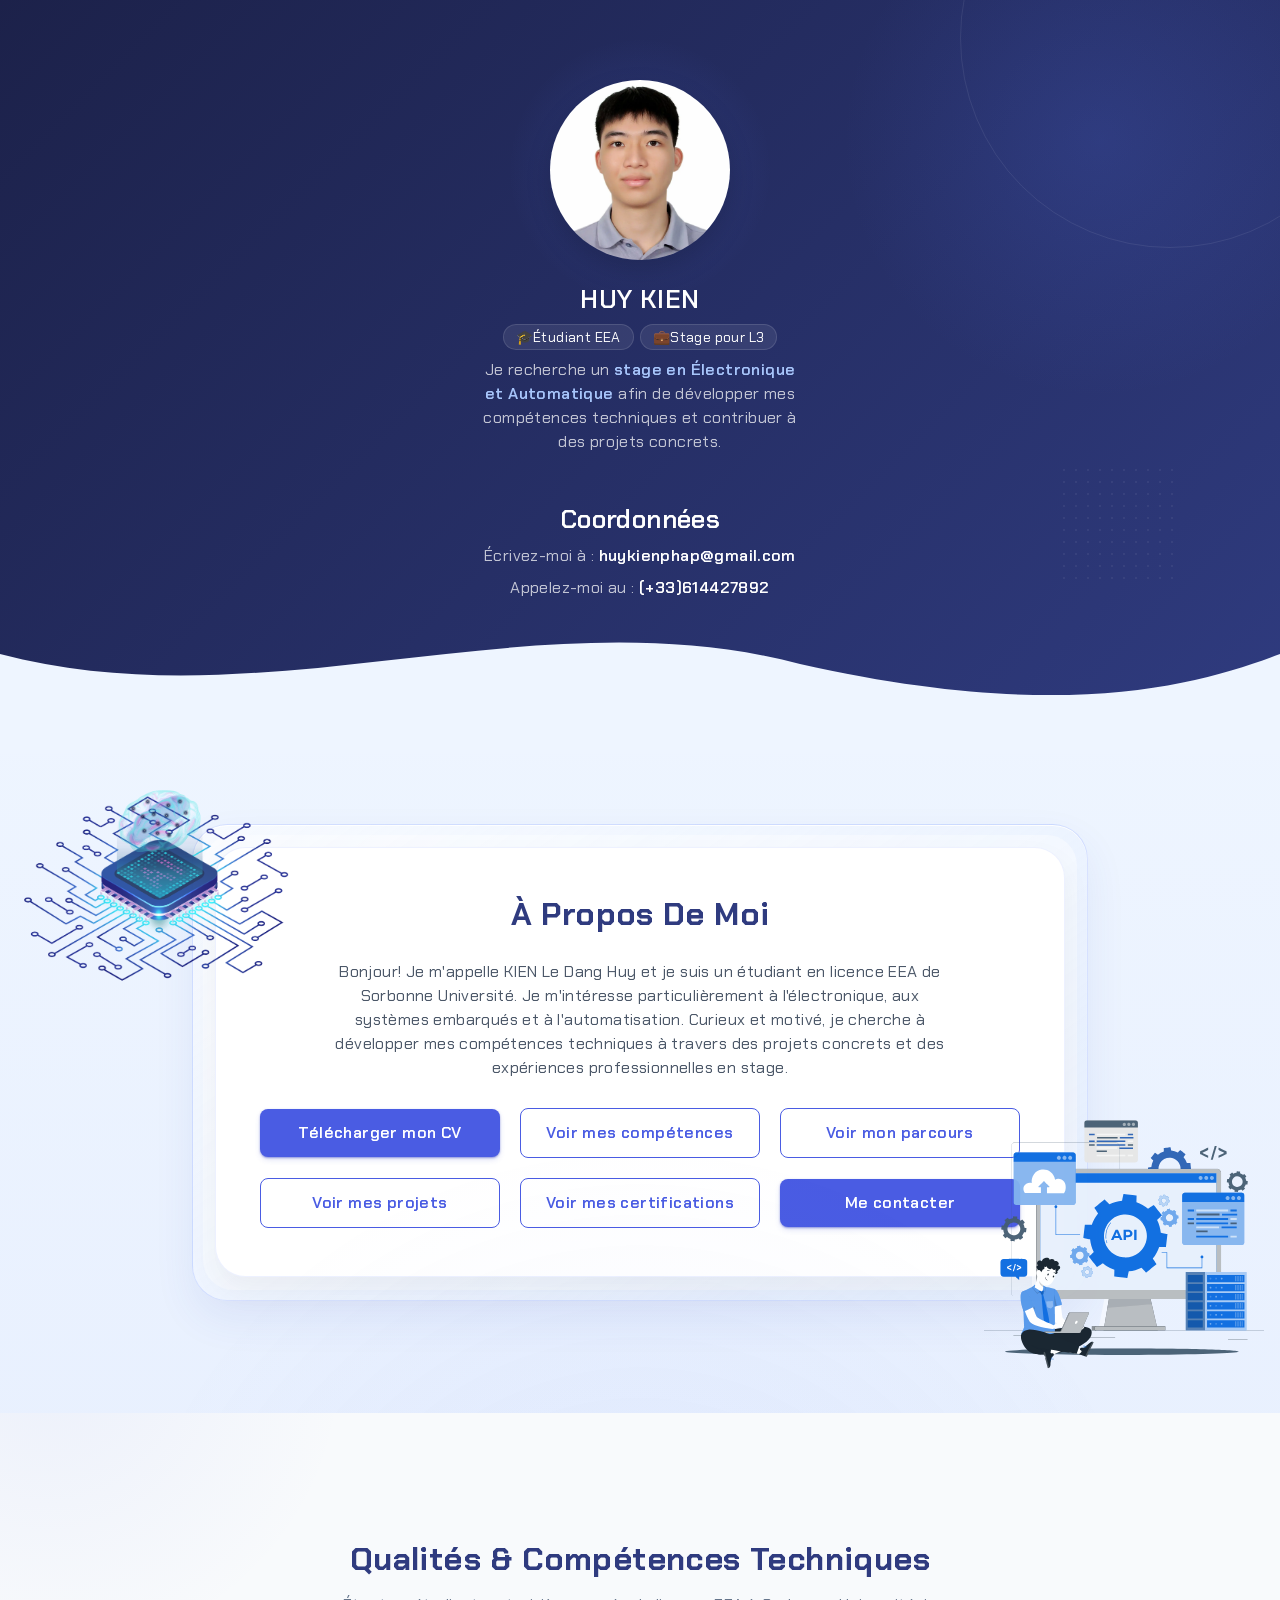
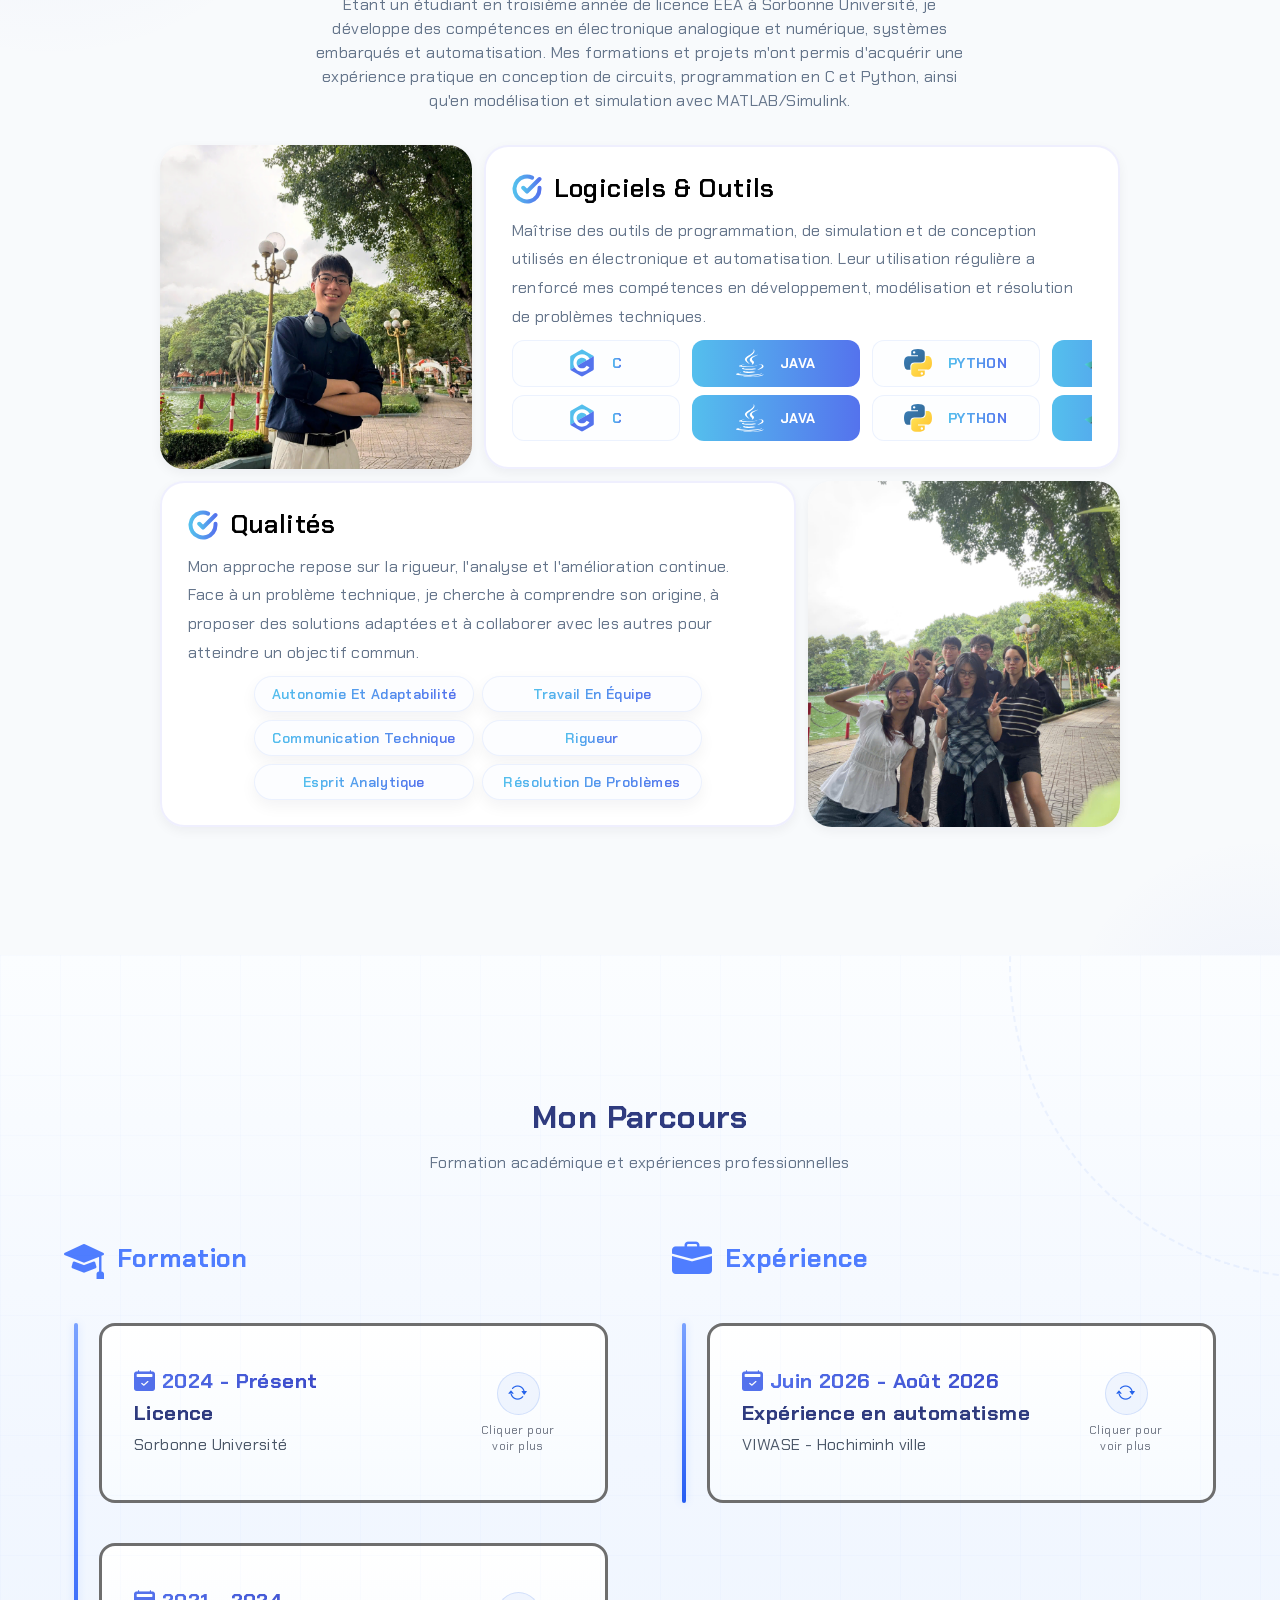
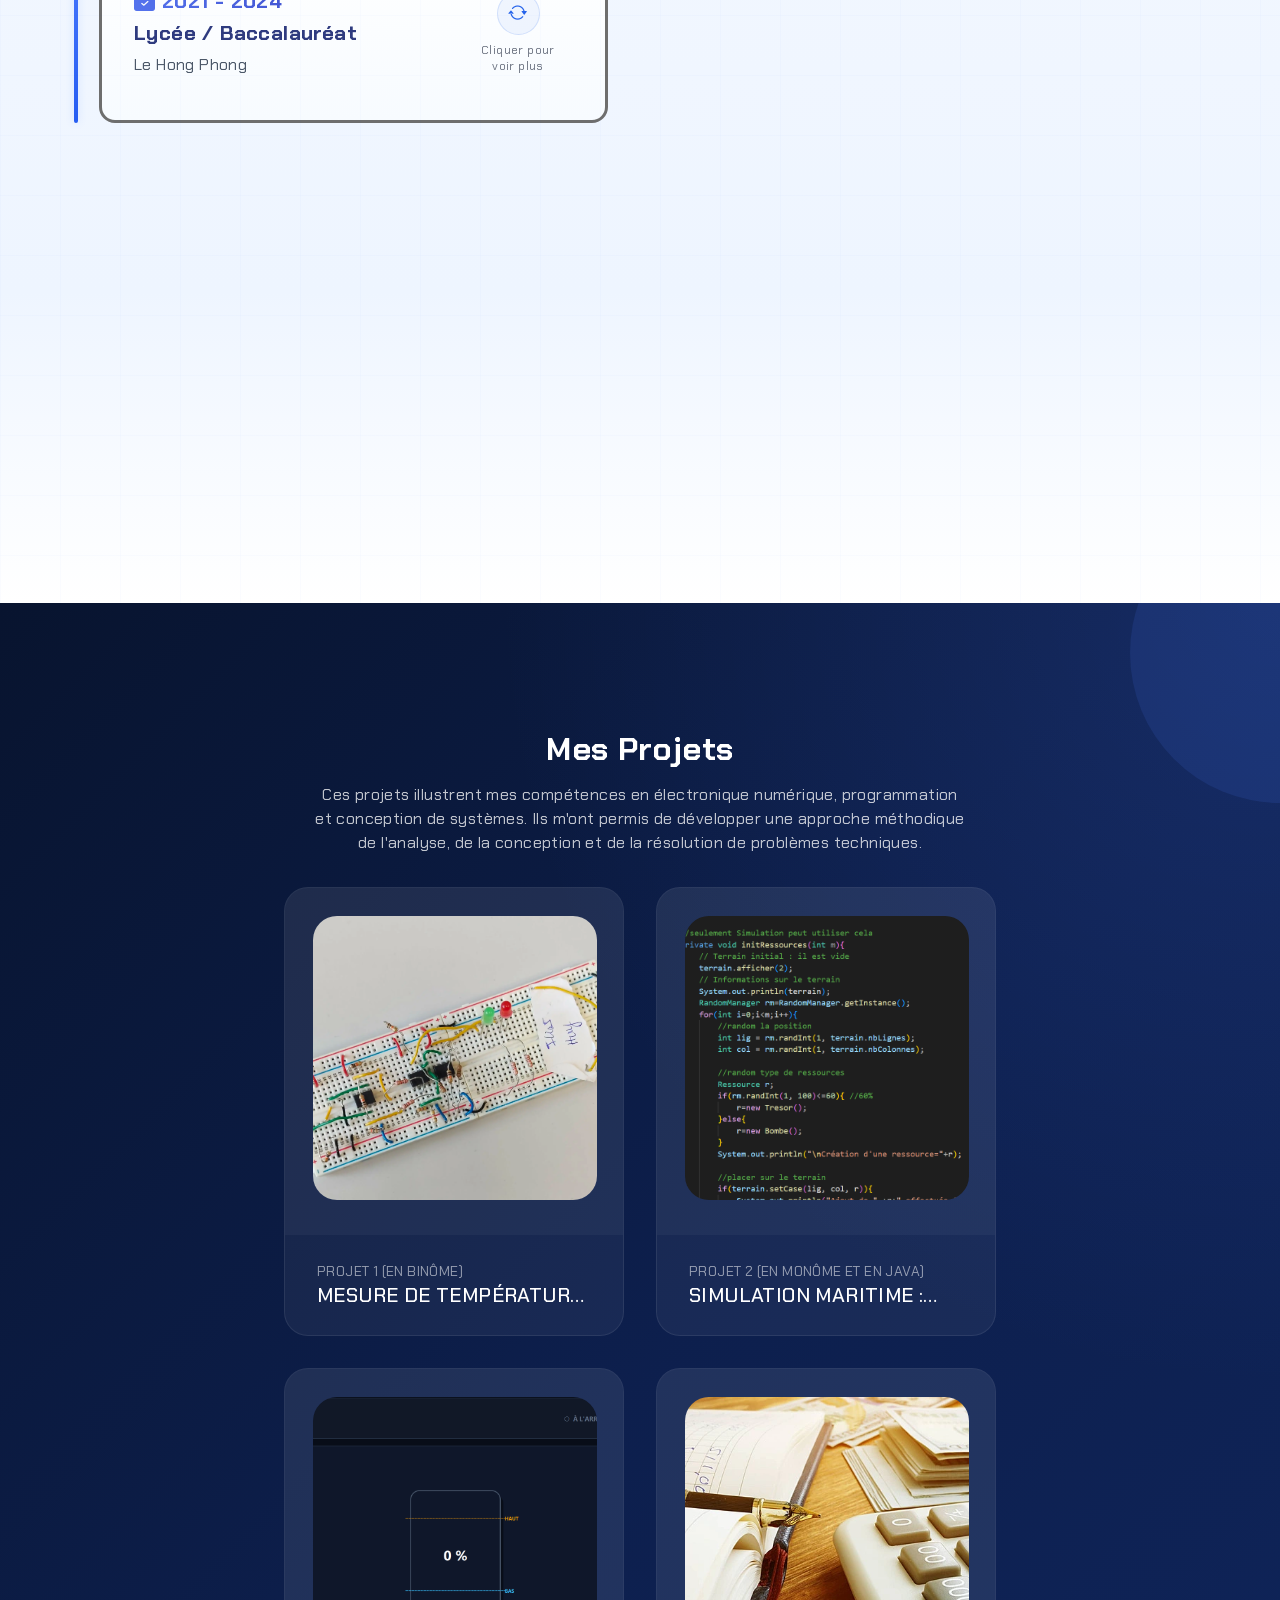
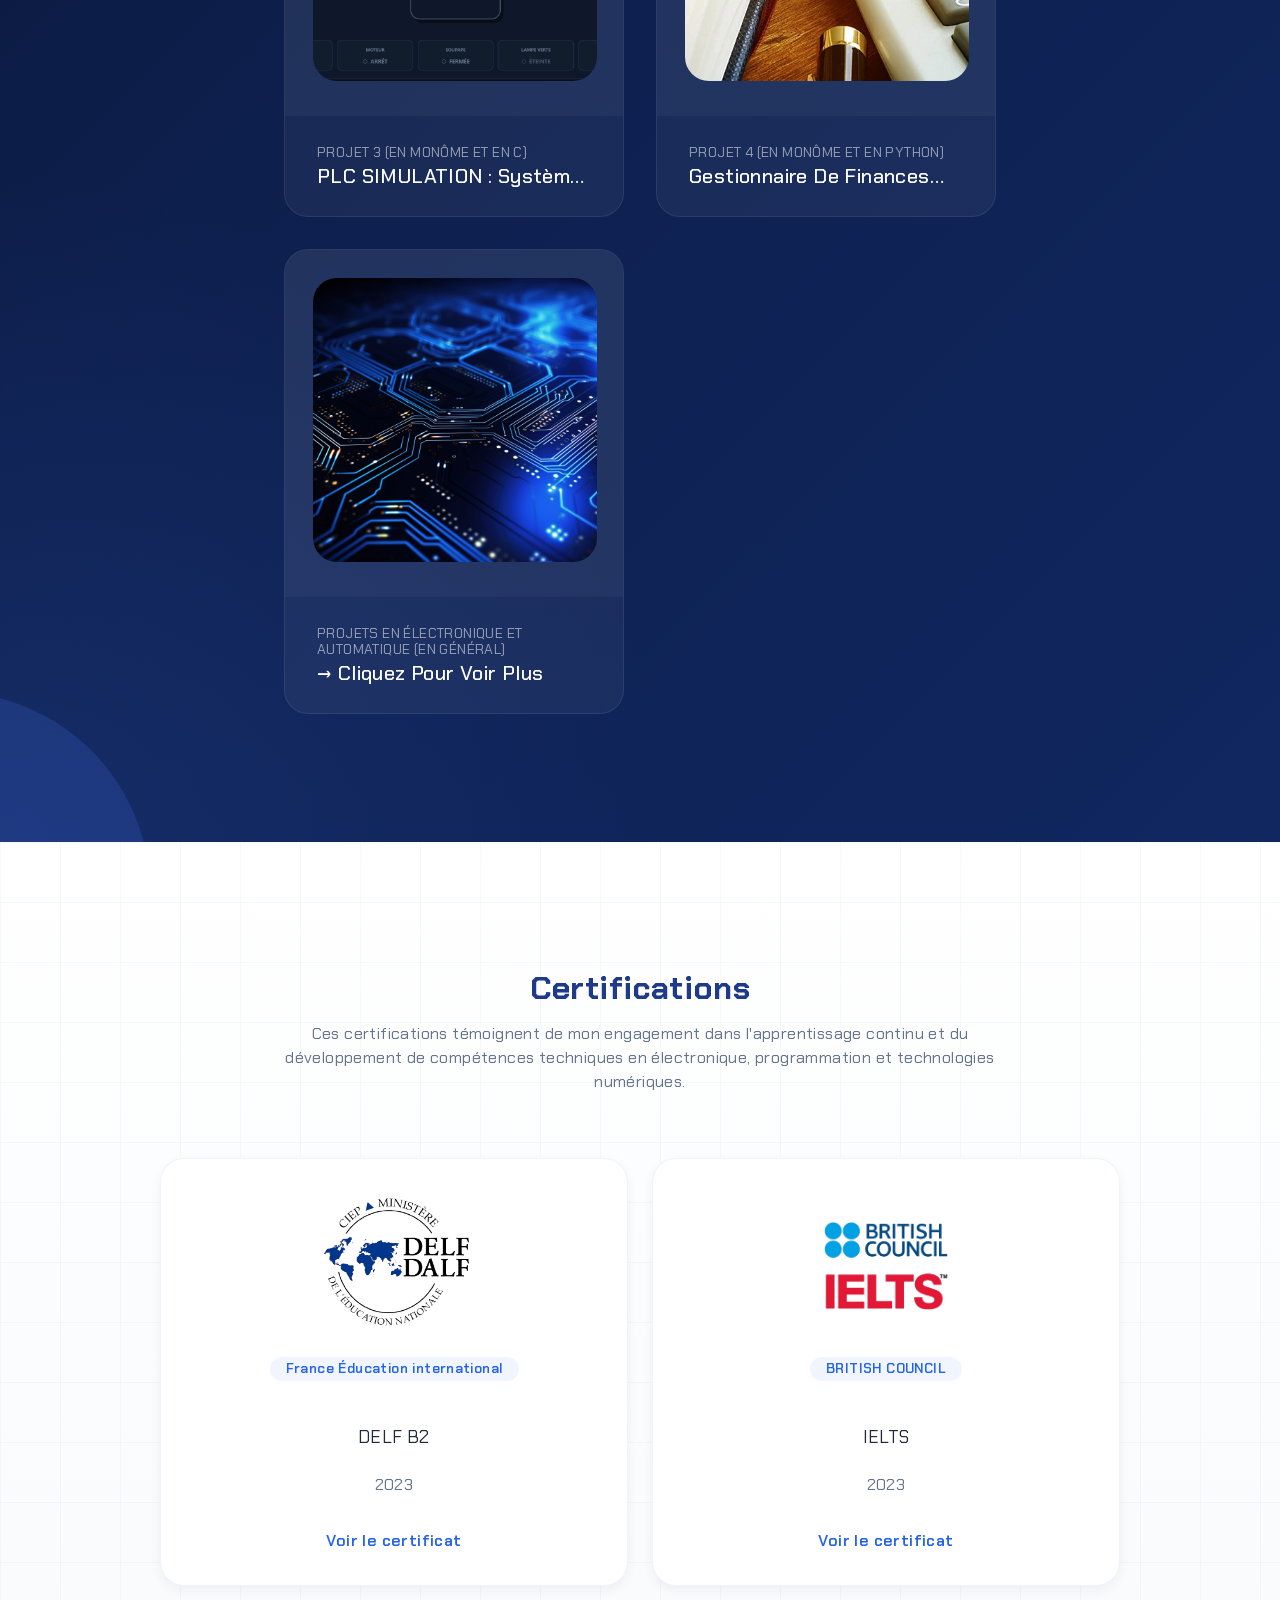
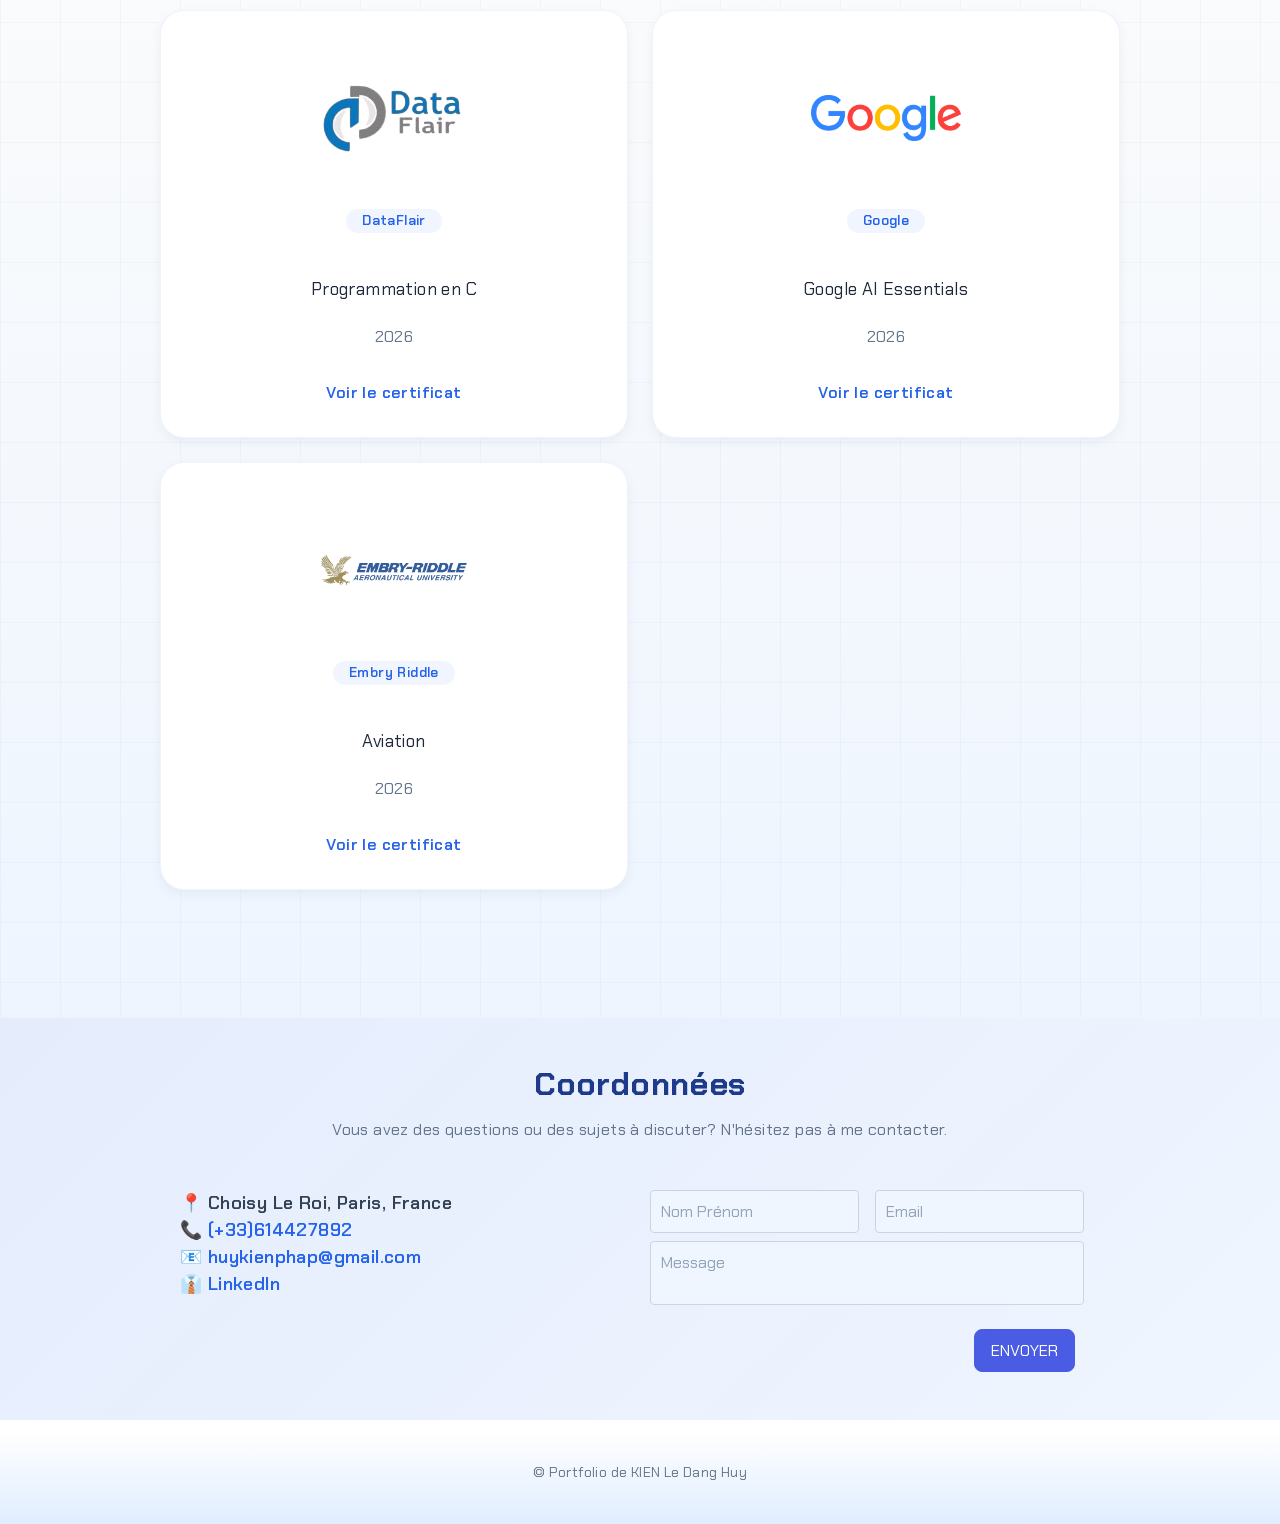
==== index.html @ 2dc30dc1 "Update CV" ====
<!doctype html>
<html lang="fr">
  <head>
    <meta charset="UTF-8" />
    <meta name="viewport" content="width=device-width, initial-scale=1.0" />
    <title>Projet_Portfolio</title>

    <link rel="stylesheet" href="css/main.css" />

    <link rel="stylesheet" href="css/responsive.css" />

    <link rel="icon" href="./assets/logo_web_final.ico" />

    <link rel="preconnect" href="https://fonts.googleapis.com" />

    <link rel="preconnect" href="https://fonts.gstatic.com" crossorigin />

    <link
      href="https://fonts.googleapis.com/css2?family=Anton&family=Chakra+Petch:ital,wght@0,300;0,400;0,500;0,600;0,700;1,300;1,400;1,500;1,600;1,700&family=Poppins:ital,wght@0,100;0,200;0,300;0,400;0,500;0,600;0,700;0,800;0,900;1,100;1,200;1,300;1,400;1,500;1,600;1,700;1,800;1,900&family=Roboto:ital,wght@0,100..900;1,100..900&display=swap"
      rel="stylesheet"
    />

    <link
      rel="stylesheet"
      href="https://cdn.jsdelivr.net/npm/bootstrap-icons@1.13.1/font/bootstrap-icons.min.css"
    />
  </head>
  <body>
    <!---------------
      Header
    ---------------->
    <header>
      <div class="header-circle"></div>
      <div class="header-circle-small"></div>
      <div class="container header__container">
        <!-- left column -->
        <div class="header__column--left">
          <!-- avatar -->
          <div class="header__img"></div>

          <div class="header__content--left">
            <h2 class="header__title">HUY KIEN</h2>
            <div class="header__badge_container">
              <div class="badge">🎓Étudiant EEA</div>
              <div class="badge">💼Stage pour L3</div>
            </div>
            <p>
              Je recherche un
              <span>stage en Électronique et Automatique</span>
              afin de développer mes compétences techniques et contribuer à des
              projets concrets.
            </p>
          </div>
        </div>

        <!-- right column -->
        <div class="header__column--right">
          <h2 class="header__title">Coordonnées</h2>
          <p>
            Écrivez-moi à :
            <a href="mailto:huykienphap@gmail.com">huykienphap@gmail.com</a>
          </p>
          <p>
            Appelez-moi au :
            <a href="tel:+33614427892">(+33)614427892</a>
          </p>
        </div>
      </div>

      <!-- Wave -->
      <div class="wave-bottom">
        <svg viewBox="0 0 1440 120" preserveAspectRatio="none">
          <path
            d="M0,60
           C300,130
           600,0
           900,70
           C1200,130
           1350,90
           1440,60
           L1440,120
           L0,120
           Z"
          />
        </svg>
      </div>
    </header>

    <!----------------------------------
      About Me - Giới thiệu bản thân
    ----------------------------------->
    <section class="aboutMe__section">
      <!-- Hình động 2 bên -->
      <img src="./assets/circuit-icon.svg" alt="circuit icon" />

      <img src="./assets/tech-icon.svg" alt="tech icon" />

      <!-- Nội dung chính -->
      <div class="aboutMe__container reveal">
        <div class="aboutMe__content_container">
          <h1 class="section__title">À propos de moi</h1>

          <p class="section__description">
            Bonjour! Je m'appelle KIEN Le Dang Huy et je suis un étudiant en
            licence EEA de Sorbonne Université. Je m'intéresse particulièrement
            à l'électronique, aux systèmes embarqués et à l'automatisation.
            Curieux et motivé, je cherche à développer mes compétences
            techniques à travers des projets concrets et des expériences
            professionnelles en stage.
          </p>

          <div class="CTA">
            <a
              href="./assets/CV_FR_KIEN Le Dang Huy.pdf"
              target="_blank"
              rel="noopener noreferrer"
              class="primaryButton"
              download
              >Télécharger mon CV</a
            >

            <a href="#SkillsContainer" class="outlineButton"
              >Voir mes compétences</a
            >

            <a href="#WorkContainer" class="outlineButton">Voir mon parcours</a>

            <a href="#ProjectContainer" class="outlineButton"
              >Voir mes projets</a
            >

            <a href="#CertificationContainer" class="outlineButton"
              >Voir mes certifications</a
            >

            <a href="#ContactContainer" class="primaryButton">Me contacter</a>
          </div>
        </div>
      </div>
    </section>

    <!----------------------------------
      Skills - Kỹ năng
    ----------------------------------->
    <section class="skills__section" id="SkillsContainer">
      <div class="container skills__container">
        <!--2 class đc tạo là container và skills__container-->
        <!-- header -->
        <div class="section__header reveal">
          <h1 class="section__title">Qualités & Compétences techniques</h1>

          <p class="section__description">
            Étant un étudiant en troisième année de licence EEA à Sorbonne
            Université, je développe des compétences en électronique analogique
            et numérique, systèmes embarqués et automatisation. Mes formations
            et projets m'ont permis d'acquérir une expérience pratique en
            conception de circuits, programmation en C et Python, ainsi qu'en
            modélisation et simulation avec MATLAB/Simulink.
          </p>
        </div>

        <!-- grid -->
        <div class="skills__grid_container reveal">
          <!-- grid item 1 -->
          <div class="skills__grid_item"></div>
          <!-- grid item 2 -->
          <div class="skills__grid_item">
            <div class="skills__grid_item_header">
              <div>
                <img src="./assets/check-icon.svg" alt="check-icon" />
                <h2>Logiciels & Outils</h2>
              </div>

              <p>
                Maîtrise des outils de programmation, de simulation et de
                conception utilisés en électronique et automatisation. Leur
                utilisation régulière a renforcé mes compétences en
                développement, modélisation et résolution de problèmes
                techniques.
              </p>
            </div>

            <!-- skill logos -->
            <div>
              <!-- list 1 -->
              <div class="icons-list-wrapper">
                <div class="icons-list">
                  <div class="icon-badges">
                    <img src="./assets/icons/C.svg" alt="C icon" />
                    <span>C</span>
                  </div>

                  <div class="icon-badges">
                    <img src="./assets/icons/java.svg" alt="java icon" />
                    <span>Java</span>
                  </div>

                  <div class="icon-badges">
                    <img src="./assets/icons/python.svg" alt="python icon" />
                    <span>Python</span>
                  </div>

                  <div class="icon-badges">
                    <img src="./assets/icons/matlab.svg" alt="matlab icon" />
                    <span>MATLAB</span>
                  </div>

                  <div class="icon-badges">
                    <img
                      src="./assets/icons/visual-studio-code.svg"
                      alt="VS code icon"
                    />
                    <span>VS Code</span>
                  </div>

                  <div class="icon-badges">
                    <img src="./assets/icons/pycharm.svg" alt="pycharm icon" />
                    <span>Pycharm</span>
                  </div>

                  <div class="icon-badges">
                    <img
                      src="./assets/icons/digital_elec.svg"
                      alt="digital_elec icon"
                    />
                    <span>Numérique</span>
                  </div>

                  <div class="icon-badges">
                    <img src="./assets/icons/sensor.svg" alt="sensor icon" />
                    <span>Capteurs</span>
                  </div>

                  <div class="icon-badges">
                    <img
                      src="./assets/icons/automation.svg"
                      alt="automation icon"
                    />
                    <span>Automatique</span>
                  </div>

                  <div class="icon-badges">
                    <img
                      src="./assets/icons/tinkercad.svg"
                      alt="tinkercad icon"
                    />
                    <span>Tinkercad</span>
                  </div>
                </div>

                <div class="icons-list">
                  <div class="icon-badges">
                    <img src="./assets/icons/C.svg" alt="C icon" />
                    <span>C</span>
                  </div>

                  <div class="icon-badges">
                    <img src="./assets/icons/java.svg" alt="java icon" />
                    <span>Java</span>
                  </div>

                  <div class="icon-badges">
                    <img src="./assets/icons/python.svg" alt="python icon" />
                    <span>Python</span>
                  </div>

                  <div class="icon-badges">
                    <img src="./assets/icons/matlab.svg" alt="matlab icon" />
                    <span>MATLAB</span>
                  </div>

                  <div class="icon-badges">
                    <img
                      src="./assets/icons/visual-studio-code.svg"
                      alt="VS code icon"
                    />
                    <span>VS Code</span>
                  </div>

                  <div class="icon-badges">
                    <img src="./assets/icons/pycharm.svg" alt="pycharm icon" />
                    <span>Pycharm</span>
                  </div>

                  <div class="icon-badges">
                    <img
                      src="./assets/icons/digital_elec.svg"
                      alt="digital_elec icon"
                    />
                    <span>Numérique</span>
                  </div>

                  <div class="icon-badges">
                    <img src="./assets/icons/sensor.svg" alt="sensor icon" />
                    <span>Capteurs</span>
                  </div>

                  <div class="icon-badges">
                    <img
                      src="./assets/icons/automation.svg"
                      alt="automation icon"
                    />
                    <span>Automatique</span>
                  </div>

                  <div class="icon-badges">
                    <img
                      src="./assets/icons/tinkercad.svg"
                      alt="tinkercad icon"
                    />
                    <span>Tinkercad</span>
                  </div>
                </div>
              </div>
              <!-- list 2 -->
              <div class="icons-list-wrapper">
                <div class="icons-list">
                  <div class="icon-badges">
                    <img src="./assets/icons/C.svg" alt="C icon" />
                    <span>C</span>
                  </div>

                  <div class="icon-badges">
                    <img src="./assets/icons/java.svg" alt="java icon" />
                    <span>Java</span>
                  </div>

                  <div class="icon-badges">
                    <img src="./assets/icons/python.svg" alt="python icon" />
                    <span>Python</span>
                  </div>

                  <div class="icon-badges">
                    <img src="./assets/icons/matlab.svg" alt="matlab icon" />
                    <span>MATLAB</span>
                  </div>

                  <div class="icon-badges">
                    <img
                      src="./assets/icons/visual-studio-code.svg"
                      alt="VS code icon"
                    />
                    <span>VS Code</span>
                  </div>

                  <div class="icon-badges">
                    <img src="./assets/icons/pycharm.svg" alt="pycharm icon" />
                    <span>Pycharm</span>
                  </div>

                  <div class="icon-badges">
                    <img
                      src="./assets/icons/digital_elec.svg"
                      alt="digital_elec icon"
                    />
                    <span>Numérique</span>
                  </div>

                  <div class="icon-badges">
                    <img src="./assets/icons/sensor.svg" alt="sensor icon" />
                    <span>Capteurs</span>
                  </div>

                  <div class="icon-badges">
                    <img
                      src="./assets/icons/automation.svg"
                      alt="automation icon"
                    />
                    <span>Automatique</span>
                  </div>

                  <div class="icon-badges">
                    <img
                      src="./assets/icons/tinkercad.svg"
                      alt="tinkercad icon"
                    />
                    <span>Tinkercad</span>
                  </div>
                </div>

                <div class="icons-list">
                  <div class="icon-badges">
                    <img src="./assets/icons/C.svg" alt="C icon" />
                    <span>C</span>
                  </div>

                  <div class="icon-badges">
                    <img src="./assets/icons/java.svg" alt="java icon" />
                    <span>Java</span>
                  </div>

                  <div class="icon-badges">
                    <img src="./assets/icons/python.svg" alt="python icon" />
                    <span>Python</span>
                  </div>

                  <div class="icon-badges">
                    <img src="./assets/icons/matlab.svg" alt="matlab icon" />
                    <span>MATLAB</span>
                  </div>

                  <div class="icon-badges">
                    <img
                      src="./assets/icons/visual-studio-code.svg"
                      alt="VS code icon"
                    />
                    <span>VS Code</span>
                  </div>

                  <div class="icon-badges">
                    <img src="./assets/icons/pycharm.svg" alt="pycharm icon" />
                    <span>Pycharm</span>
                  </div>

                  <div class="icon-badges">
                    <img
                      src="./assets/icons/digital_elec.svg"
                      alt="digital_elec icon"
                    />
                    <span>Numérique</span>
                  </div>

                  <div class="icon-badges">
                    <img src="./assets/icons/sensor.svg" alt="sensor icon" />
                    <span>Capteurs</span>
                  </div>

                  <div class="icon-badges">
                    <img
                      src="./assets/icons/automation.svg"
                      alt="automation icon"
                    />
                    <span>Automatique</span>
                  </div>

                  <div class="icon-badges">
                    <img
                      src="./assets/icons/tinkercad.svg"
                      alt="tinkercad icon"
                    />
                    <span>Tinkercad</span>
                  </div>
                </div>
              </div>
            </div>
          </div>
          <!-- grid item 3 -->
          <div class="skills__grid_item">
            <div class="skills__grid_item_header">
              <div>
                <img src="./assets/check-icon.svg" alt="check icon" />
                <h2>Qualités</h2>
              </div>
              <p>
                Mon approche repose sur la rigueur, l'analyse et l'amélioration
                continue. Face à un problème technique, je cherche à comprendre
                son origine, à proposer des solutions adaptées et à collaborer
                avec les autres pour atteindre un objectif commun.
              </p>
            </div>

            <div class="softSkills__container">
              <div class="softSkills_badge">
                <p>Autonomie et adaptabilité</p>
              </div>

              <div class="softSkills_badge">
                <p>Travail en équipe</p>
              </div>

              <div class="softSkills_badge">
                <p>Communication technique</p>
              </div>

              <div class="softSkills_badge">
                <p>Rigueur</p>
              </div>

              <div class="softSkills_badge">
                <p>Esprit analytique</p>
              </div>

              <div class="softSkills_badge">
                <p>Résolution de problèmes</p>
              </div>

              <div class="softSkills__book_icons">
                <img src="./assets/closed-book.svg" alt="closed book icon" />
                <img src="./assets/closed-book.svg" alt="closed book icon" />
                <img src="./assets/closed-book.svg" alt="closed book icon" />
                <img src="./assets/closed-book.svg" alt="closed book icon" />
                <img src="./assets/closed-book.svg" alt="closed book icon" />
                <img src="./assets/closed-book.svg" alt="closed book icon" />
              </div>
            </div>
          </div>

          <!-- grid item 4 -->
          <div class="skills__grid_item"></div>
        </div>
      </div>
    </section>

    <!----------------------------------
      Expérience - Kinh nghiệm
    ----------------------------------->
    <section class="work__section" id="WorkContainer">
      <!-- Tiêu đề lớn của khu vực -->
      <div class="section__header reveal">
        <h1 class="section__title">Mon Parcours</h1>
        <p class="section__description">
          Formation académique et expériences professionnelles
        </p>
      </div>

      <div class="timeline-wrapper">
        <div class="timeline-row">
          <!-- ================= CỘT BÊN TRÁI: FORMATION (3 CARDS) ================= -->
          <div class="timeline-col reveal">
            <h2 class="heading">
              <i class="bi bi-mortarboard-fill"></i>
              <span>Formation</span>
            </h2>

            <div class="timeline-box">
              <!-- Card Formation 1 -->
              <div class="content-box flip-card">
                <div class="card-inner">
                  <!-- Mặt trước -->
                  <div class="card-front">
                    <div>
                      <div class="date">
                        <i class="bi bi-calendar2-check-fill"></i>
                        2024 - Présent
                      </div>
                      <h3>Licence</h3>
                      <p>Sorbonne Université</p>
                    </div>
                    <div class="rotation-icon-wrapper">
                      <div class="rotation-icon">
                        <i class="bi bi-arrow-repeat"></i>
                      </div>
                      <span class="hint-text">Cliquer pour<br />voir plus</span>
                    </div>
                  </div>
                  <!-- Mặt sau -->
                  <div class="card-back">
                    <div class="card-back-left">
                      <img
                        src="./assets/logo_su.svg"
                        alt="logo_sorbonne"
                        class="card-logo"
                      />
                    </div>
                    <div class="card-back-right">
                      <h3>Licence EEA</h3>
                      <div class="card-info-line">
                        <i class="bi bi-geo-alt"></i>
                        Paris, France
                      </div>
                      <div class="card-info-line">
                        <i class="bi bi-journal-code"></i>
                        Électronique, Énergie Électrique, Automatique
                      </div>
                      <div class="card-info-line">
                        <i class="bi bi-calendar3"></i>
                        2024 - Présent
                      </div>
                      <p class="description">
                        Formation orientée vers les systèmes électroniques,
                        l'automatique et le traitement du signal.
                      </p>
                    </div>
                  </div>
                </div>
              </div>

              <!-- Card Formation 2 -->
              <div class="content-box flip-card">
                <div class="card-inner">
                  <!-- Mặt trước -->
                  <div class="card-front">
                    <div>
                      <div class="date">
                        <i class="bi bi-calendar2-check-fill"></i>
                        2021 - 2024
                      </div>
                      <h3>Lycée / Baccalauréat</h3>
                      <p>Le Hong Phong</p>
                    </div>
                    <div class="rotation-icon-wrapper">
                      <div class="rotation-icon">
                        <i class="bi bi-arrow-repeat"></i>
                      </div>
                      <span class="hint-text">Cliquer pour<br />voir plus</span>
                    </div>
                  </div>
                  <!-- Mặt sau -->
                  <div class="card-back">
                    <div class="card-back-left">
                      <img
                        src="./assets/logo_le hong phong.png"
                        alt="logo_lehongphong"
                        class="card-logo"
                      />
                    </div>
                    <div class="card-back-right">
                      <h3>Lycée d'élite</h3>
                      <div class="card-info-line">
                        <i class="bi bi-geo-alt"></i> Ho Chi Minh ville, Vietnam
                      </div>
                      <div class="card-info-line">
                        <i class="bi bi-journal-code"></i>
                        Sciences naturelles
                      </div>
                      <div class="card-info-line">
                        <i class="bi bi-calendar3"></i>
                        2021 - 2024
                      </div>
                      <p class="description">
                        Diplôme du baccalauréat, spécialisation mathématiques,
                        physique et chimie.
                      </p>
                    </div>
                  </div>
                </div>
              </div>
            </div>
          </div>

          <!-- ================= CỘT BÊN PHẢI: EXPÉRIENCE (3 CARDS) ================= -->
          <div class="timeline-col reveal">
            <h2 class="heading">
              <i class="bi bi-briefcase-fill"></i>
              <span>Expérience</span>
            </h2>

            <div class="timeline-box">
              <!-- Card Expérience 1 -->
              <!-- Card Expérience 1 -->
              <div class="content-box flip-card">
                <div class="card-inner">
                  <!-- Mặt trước -->
                  <div class="card-front">
                    <div>
                      <div class="date">
                        <i class="bi bi-calendar2-check-fill"></i>
                        Juin 2026 - Août 2026
                      </div>
                      <h3>Expérience en automatisme</h3>
                      <p>VIWASE - Hochiminh ville</p>
                    </div>
                    <div class="rotation-icon-wrapper">
                      <div class="rotation-icon">
                        <i class="bi bi-arrow-repeat"></i>
                      </div>
                      <span class="hint-text">Cliquer pour<br />voir plus</span>
                    </div>
                  </div>
                  <!-- Mặt sau -->
                  <div class="card-back">
                    <div class="card-back-left">
                      <img
                        src="./assets/VIWASE.png"
                        alt="logo_VIWASE"
                        class="card-logo"
                      />
                    </div>
                    <div class="card-back-right">
                      <h3>Expérience en automatisme</h3>
                      <div class="card-info-line">
                        <i class="bi bi-geo-alt"></i>
                        Hochiminh ville, Vietnam
                      </div>
                      <div class="card-info-line">
                        <i class="bi bi-building"></i>
                        Automatisme industriel
                      </div>
                      <div class="card-info-line">
                        <i class="bi bi-calendar3"></i>
                        Juin 2026 - Août 2026
                      </div>
                      <p class="description">
                        Analyse de schémas électriques et de documents
                        techniques. Découverte des systèmes PLC et SCADA, avec
                        utilisation d'AutoCAD.
                      </p>
                    </div>
                  </div>
                </div>
              </div>
            </div>
          </div>
        </div>
      </div>
    </section>

    <!----------------------------------
      Projects - Dự án
    ----------------------------------->
    <section class="projects__section" id="ProjectContainer">
      <div class="container projects_container">
        <!-- header -->
        <div class="section__header reveal">
          <h1 class="section__title">Mes projets</h1>
          <p class="section__description">
            Ces projets illustrent mes compétences en électronique numérique,
            programmation et conception de systèmes. Ils m'ont permis de
            développer une approche méthodique de l'analyse, de la conception et
            de la résolution de problèmes techniques.
          </p>
        </div>
        <!-- cards -->
        <div class="projects__cards_container reveal">
          <a
            href="https://drive.google.com/drive/folders/1U2mM-7-AFWYjMyvHIIDHwTwjb_mSBqDt?usp=sharing"
            target="_blank"
            rel="noopener noreferrer"
          >
            <div class="projects_cards">
              <div class="projects__cards_wrapper">
                <img
                  src="./assets/project1.webp"
                  alt="project1"
                  class="projects__cards_img"
                />
              </div>

              <div class="projects__cards_titles">
                <h4>Projet 1 (en binôme)</h4>
                <h3>MESURE DE TEMPÉRATURE - REFLUX DANS LES SOUPAPES</h3>
              </div>
            </div>
          </a>

          <a
            href="https://github.com/huykienphap-source/PAM_JAVA_games.git"
            target="_blank"
            rel="noopener noreferrer"
          >
            <div class="projects_cards">
              <div class="projects__cards_wrapper">
                <img
                  src="./assets/project2.webp"
                  alt="project2"
                  class="projects__cards_img"
                />
              </div>

              <div class="projects__cards_titles">
                <h4>Projet 2 (en monôme et en JAVA)</h4>
                <h3>SIMULATION MARITIME : Pirates et Marines</h3>
              </div>
            </div>
          </a>

          <a
            href="https://github.com/huykienphap-source/PLC_MINI_SIMULATION"
            target="_blank"
            rel="noopener noreferrer"
          >
            <div class="projects_cards">
              <div class="projects__cards_wrapper">
                <img
                  src="./assets/project3.webp"
                  alt="project3"
                  class="projects__cards_img"
                />
              </div>

              <div class="projects__cards_titles">
                <h4>Projet 3 (en monôme et en C)</h4>
                <h3>
                  PLC SIMULATION : Système automatique pour réservoir d'eau
                </h3>
              </div>
            </div>
          </a>

          <a
            href="https://github.com/huykienphap-source/Gestion-Finances-Personnelles"
            target="_blank"
            rel="noopener noreferrer"
          >
            <div class="projects_cards">
              <div class="projects__cards_wrapper">
                <img
                  src="./assets/project4.webp"
                  alt="project4"
                  class="projects__cards_img"
                />
              </div>

              <div class="projects__cards_titles">
                <h4>Projet 4 (en monôme et en Python)</h4>
                <h3>Gestionnaire de finances personnelles</h3>
              </div>
            </div>
          </a>

          <a href="electrical-projects.html">
            <div class="projects_cards">
              <div class="projects__cards_wrapper">
                <img
                  src="./assets/project_elec_image.webp"
                  alt="project5"
                  class="projects__cards_img"
                />
              </div>

              <div class="projects__cards_titles">
                <h4>Projets en Électronique et Automatique (en général)</h4>
                <h3>→ Cliquez pour voir plus</h3>
              </div>
            </div>
          </a>
        </div>
      </div>
    </section>

    <!----------------------------------
      Certification - Bằng cấp
    ----------------------------------->
    <section class="certification__section" id="CertificationContainer">
      <div class="container">
        <div class="section__header reveal">
          <h2 class="section__title">Certifications</h2>

          <p class="section__description">
            Ces certifications témoignent de mon engagement dans l'apprentissage
            continu et du développement de compétences techniques en
            électronique, programmation et technologies numériques.
          </p>
        </div>

        <div class="certification__grid reveal">
          <div class="cert-card">
            <img src="./assets/logo_DELF.webp" alt="DELF B2" />

            <span class="cert-provider"> France Éducation international </span>

            <h3>DELF B2</h3>

            <p>2023</p>

            <a
              href="./assets/Delf B2 - Kien Le Dang Huy.pdf"
              target="_blank"
              rel="noopener noreferrer"
              >Voir le certificat</a
            >
          </div>

          <div class="cert-card">
            <img src="./assets/logo_IELTS_BC.webp" alt="IELTS" />

            <span class="cert-provider"> BRITISH COUNCIL </span>

            <h3>IELTS</h3>

            <p>2023</p>

            <a
              href="./assets/IELTS-KIEN-Le-Dang-Huy.webp"
              target="_blank"
              rel="noopener noreferrer"
              >Voir le certificat</a
            >
          </div>

          <div class="cert-card">
            <img src="./assets/logo_DataFlair.webp" alt="DataFlair" />

            <span class="cert-provider"> DataFlair </span>

            <h3>Programmation en C</h3>

            <p>2026</p>

            <a
              href="./assets/Introduction-to-C-Programming-Certificate_Free-C-Programming-Course-for-Beginners-with-Certificate-English_Henry-Kien.pdf"
              target="_blank"
              rel="noopener noreferrer"
              >Voir le certificat</a
            >
          </div>

          <div class="cert-card">
            <img src="./assets/Google_2026_logo.webp" alt="Google" />

            <span class="cert-provider"> Google </span>

            <h3>Google AI Essentials</h3>

            <p>2026</p>

            <a
              href="./assets/Coursera_IA.pdf"
              target="_blank"
              rel="noopener noreferrer"
              >Voir le certificat</a
            >
          </div>

          <div class="cert-card">
            <img
              src="./assets/embry-riddle-aeronautical-university-hd-logo-removebg-preview.webp"
              alt="EmbryRiddle"
            />

            <span class="cert-provider"> Embry Riddle </span>

            <h3>Aviation</h3>

            <p>2026</p>

            <a
              href="./assets/Certi_AVIATION.pdf"
              target="_blank"
              rel="noopener noreferrer"
              >Voir le certificat</a
            >
          </div>
        </div>
      </div>
    </section>

    <!----------------------------------
      Contact - Liên hệ
    ----------------------------------->
    <section class="contact__section" id="ContactContainer">
      <div class="section__header reveal">
        <h2 class="section__title">Coordonnées</h2>
        <p class="section__description">
          Vous avez des questions ou des sujets à discuter? N'hésitez pas à me
          contacter.
        </p>
      </div>

      <div class="row contact-content reveal">
        <div class="col col-half contact-info">
          <p>📍 Choisy Le Roi, Paris, France</p>
          <p>📞 <a class="break" href="tel:+33614427892">(+33)614427892</a></p>
          <p class="break">
            📧
            <a href="mailto:huykienphap@gmail.com" class="break"
              >huykienphap@gmail.com</a
            >
          </p>
          <a
            href="https://www.linkedin.com/in/le-dang-huy-kien-136833334/"
            target="_blank"
            >👔 LinkedIn</a
          >
        </div>

        <div class="col col-half contact-form">
          <div class="form-wrapper">
            <form
              action="https://formspree.io/f/xnjkpodb"
              method="post"
              id="contact-form"
            >
              <div class="row">
                <div class="col col-half">
                  <input
                    type="text"
                    name="name"
                    placeholder="Nom Prénom"
                    required
                    id=""
                    class="form-control"
                  />
                </div>

                <div class="col col-half">
                  <input
                    type="email"
                    name="email"
                    placeholder="Email"
                    required
                    id=""
                    class="form-control"
                  />
                </div>
              </div>
              <div class="row mt-8">
                <div class="col col-full">
                  <textarea
                    name="message"
                    placeholder="Message"
                    required
                    id=""
                    class="form-control"
                  ></textarea>
                </div>
              </div>
              <div class="submit-wrapper">
                <div id="success-message" class="success-message">
                  ✔ Message envoyé avec succès ! Merci 😊
                </div>

                <input
                  class="form-submit-btn mt-16"
                  type="submit"
                  value="ENVOYER"
                />
              </div>
            </form>

            <img src="./assets/idea.svg" alt="idea icon" class="contact-svg" />
          </div>
        </div>
      </div>
    </section>

    <!----------------------------------
      Footer
    ----------------------------------->
    <footer>
      <div class="container">
        <p>© Portfolio de KIEN Le Dang Huy</p>
      </div>
    </footer>
    <script src="./js/script.js"></script>
    <script src="./js/flip-card.js"></script>
    <script src="./js/scrollReveal.js"></script>
  </body>
</html>
---- css/main.css ----
@import "theme.css";
@import "./sections/header.css";
@import "./sections/about-me.css";
@import "./sections/skills.css";
@import "./sections/projects.css";
@import "./sections/footer.css";
@import "./animations.css";
@import "./sections/contact.css";
@import "./sections/experience.css";
@import "./sections/certification.css";

* {
  box-sizing: border-box; /* padding và border ko làm thay đổi kích thước phần tử */
}

:root {
  font-size: var(--p-font-size);
  line-height: var(--p-line-height);
  letter-spacing: var(--p-letter-spacing);
  font-family: "Chakra Petch", sans-serif;
  font-weight: 400; /* độ đậm chữ bình thường */
  font-style: normal; /* kiểu chữ bình thường */
  /* scroll-behavior: smooth; */
}

input,
textarea {
  font-family: "Chakra Petch", sans-serif;
  font-size: var(--p-font-size);
  color: var(--p-950);
  resize: none;
}

input::placeholder,
textarea::placeholder {
  color: var(--p-950);
}

/* ===== Engineering Background Pattern ===== */

body {
  background-color: #ffffff;
  position: relative;
  min-height: 100vh;
}

body::before {
  content: "";
  position: fixed;
  inset: 0;
  z-index: -1;
  pointer-events: none;

  /* Kích thước pattern */
  --s: 70px;

  /* Màu xanh rất nhạt */
  --c1: #bfdbfe;
  --c2: #dbeafe;
  --c3: #ffffff;

  background:
    repeating-conic-gradient(from 30deg, #0000 0 120deg, var(--c3) 0 180deg)
      calc(0.5 * var(--s)) calc(0.5 * var(--s) * 0.577),
    repeating-conic-gradient(
      from 30deg,
      var(--c1) 0 60deg,
      var(--c2) 0 120deg,
      var(--c3) 0 180deg
    );

  background-size: var(--s) calc(var(--s) * 0.577);

  opacity: 0.2;
}

a {
  text-decoration: none; /* xóa các gạch chân mặc định của link */
}

section {
  margin: 0;
  padding: 7rem 0;
}

.container {
  margin: 0 auto; /* 0px trên dưới và auto trái phải */
  max-width: 1536px; /* giá trị mặc định của container */
  padding: 0 2rem; /* 0px trên dưới và 2rem trái phải */
}

.section__header {
  display: flex;
  flex-direction: column;
  align-items: center;
  gap: 16px;
}

/* đc tái sử dụng trong các phần sau nên để ở đây */
.section__title {
  font-size: var(--h1-font-size);
  line-height: var(--h1-line-height);
  font-weight: bold; /* in đậm chữ */
  color: var(--p-950);
  text-transform: capitalize; /* viết hoa những chữ đầu dòng */
}

.section__description {
  text-align: center;
  max-width: 65ch; /* chiều rộng tối đa 65 kí tự */
  color: var(--n-500);
}

.break {
  word-break: break-all;
}
---- css/responsive.css ----
/* do kích thước màn hình có thể khác nhau */

/* **********************
    Media Queries
**************************/

/* **********************
    Desktop
**************************/
@media (max-width: 1536px) {
  /* break point 1 */
  .container {
    max-width: 1440px;
  }
}

@media (max-width: 1440px) {
  /* break point 2 */
  .container {
    max-width: 1028px;
  }

  /** SKILLS **/
  .softSkills_badge {
    position: static !important;
    transform: none !important;
  }

  .softSkills__book_icons {
    display: none;
  }

  .skills__grid_item {
    padding: 2rem;
  }

  .skills__grid_item_header h2 {
    font-size: 2rem;
  }

  .skills__grid_item_header p {
    font-size: 1rem;
  }
}

/* **********************
    Tablet & small laptop
**************************/
@media (max-width: 1280px) {
  /* nếu màn <=1280px thì các css bên trong đc áp dụng */
  .container {
    max-width: 1024px; /* giới hạn độ rộng tối đa container */
  }

  section {
    padding: 6rem 0;
  }

  /** Header **/
  .header__container {
    flex-direction: column; /* nằm theo chiều dọc */
  }

  .header__column--left {
    flex-direction: column;
    align-items: center;
  }

  .header__content--left {
    align-items: center;

    & p {
      text-align: center;
      max-width: 320px;
    }
  }

  .header__column--right {
    text-align: center;
    align-items: center;
  }

  .header-circle-small {
    display: none;
  }

  .header-circle {
    top: auto;
    left: 60rem;
    bottom: 29rem;
  }

  /** CERTIFICATIONS **/
  .certification__grid {
    grid-template-columns: repeat(2, minmax(260px, 1fr));
  }

  /** SKILLS **/
  .skills__grid_item {
    padding: 1.6rem;
  }

  .skills__grid_item_header h2 {
    font-size: 1.6rem;
  }

  /** CONTACT **/
  .contact__section {
    & img {
      display: none;
    }
  }
}

/* **********************
    Small Tablet - landscape mode
**************************/
@media (max-width: 768px) {
  .container {
    max-width: 640px;
  }

  /** Header **/
  .header-circle-small,
  .header-circle {
    display: none;
  }

  section {
    padding: 5rem 0;
  }

  /** ABOUT ME **/
  .aboutMe__section {
    margin: 0 auto;

    & img {
      display: none; /* ẩn hình ảnh cho small tablet */
    }
  }

  /** SKILLS **/
  .skills__grid_container {
    grid-template-columns: repeat(1, minmax(200px, 1fr));
    grid-template-rows: repeat(2, 320px);
    grid-auto-rows: minmax(280px, auto);

    & .skills__grid_item {
      padding: 1rem 1rem;
      grid-column: span 1 !important;
      grid-row: span 1 !important;
    }
  }

  .skills__section {
    padding-bottom: 40px;
  }

  .skills__grid_item_header p {
    max-width: 100%;
    text-align: center;
  }

  .skills__grid_item {
    padding: 1.2rem;
  }

  /** PROJECTS **/
  .projects__section {
    padding-top: 10rem;
  }

  /** CONTACT **/
  .contact-content {
    flex-direction: column;
    gap: 32px;
  }

  .contact-info,
  .contact-form {
    width: 100%;
  }

  .form-control {
    width: 100%;
    box-sizing: border-box;
  }

  textarea.form-control {
    min-height: 120px;
  }

  .contact__section {
    & img {
      display: none;
    }
  }

  .form-wrapper {
    display: block;
  }

  .submit-wrapper {
    display: flex;
    flex-direction: column;
    align-items: flex-start;
    gap: 8px;
  }

  .success-message {
    white-space: normal;
  }

  .contact-svg {
    display: none;
  }

  /** EXPERIENCE/WORK **/
  /* 1. Thu nhỏ padding tổng của khu vực */
  .work__section {
    padding: 4rem 0;
    padding-top: 30px;
  }

  /* 2. Ép khoảng cách bao ngoài thu hẹp lại, chừa chỗ cho card bung rộng */
  .timeline-wrapper {
    padding: 1rem 4% 1rem 1.5rem; /* Giảm padding tối đa để card không bị bóp nghẹt */
  }

  /* 3. QUAN TRỌNG: Chuyển grid từ 2 cột thành 1 cột xếp chồng */
  .timeline-row {
    grid-template-columns: 1fr;
    gap: 3rem; /* Khoảng cách giữa khối Formation và Expérience */
  }

  /* 4. Tăng khoảng cách đệm bên trái để đường kẻ dọc có không gian */
  .timeline-box {
    padding-left: 2rem;
    gap: 2rem; /* Thu hẹp khoảng cách dọc giữa các card cho vừa màn hình nhỏ */
  }

  /* 5. Căn chỉnh lại vị trí chấm tròn trên trục dọc cho chuẩn xác trên mobile */
  .content-box::before {
    left: -2.12rem; /* Giúp chấm tròn nhảy về đúng tâm đường kẻ trên màn hình nhỏ */
    width: 14px; /* Thu nhỏ nhẹ chấm tròn cho tinh tế */
    height: 14px;
    top: 2.3rem;
  }

  /* 6. Thay đổi cấu trúc mặt trước card (Nếu màn hình quá nhỏ) */
  .card-front {
    padding: 1.25rem; /* Giảm padding bên trong card */
  }

  /* Giảm font chữ tiêu đề để không bị rớt dòng xấu xí */
  .content-box h3 {
    font-size: 1.1rem;
  }

  .date {
    font-size: 1.1rem;
  }

  /* Thu nhỏ vùng cụm xoay một chút để nhường chỗ cho chữ */
  .rotation-icon-wrapper {
    width: 75px;
    gap: 4px;
  }

  .hint-text {
    font-size: 0.65rem;
  }

  /* 7. ĐẶC BIỆT: Cấu trúc mặt sau trên điện thoại */
  /* Do chiều ngang mobile rất hẹp, nếu chia 30% logo và 70% chữ sẽ khiến chữ bị bó dòng rất dài. 
     Ta sẽ chuyển mặt sau thành dạng xếp chồng: Logo ở trên, chữ ở dưới. */
  .card-back {
    flex-direction: column; /* Xếp dọc logo và chữ ở mặt sau */
  }

  .card-back-left {
    width: 100%;
    height: 50px; /* Thu nhỏ khu vực chứa logo thành một dải ngang phía trên */
    padding: 0.5rem;
    border-right: none;
    border-bottom: 1px solid rgba(0, 0, 0, 0.05); /* Chuyển đường kẻ thành đường ngang */
  }

  .card-logo {
    max-height: 80%; /* Giữ logo nhỏ gọn xinh xắn */
  }

  .card-back-right {
    width: 100%;
    height: calc(100% - 50px); /* Phần chiều cao còn lại dành cho văn bản */
    padding: 1rem;
  }
}

/* **********************
    Phone
**************************/
@media (max-width: 640px) {
  :root {
    font-size: 14px; /* chữ sẽ nhỏ lại trong trường hợp này */
    line-height: 16px;
  }

  .container {
    max-width: 475px;
    padding: 0 1rem;
  }

  .section__title {
    font-size: 2rem;
    line-height: 2.5rem;
    text-align: center;
  }

  /** Header **/
  header {
    margin-top: 20px;
  }

  .header__badge_container {
    flex-direction: column; /* để 2 nhãn nằm trên 1 cột thay vì 1 hàng */
  }

  /** CERTIFICATIONS **/
  .certification__section {
    padding: 6rem 0;
  }

  .certification__grid {
    grid-template-columns: 1fr;
  }

  .cert-card {
    min-height: auto;
  }

  /** SKILLS **/
  .skills__grid_item_header h2 {
    font-size: 1.35rem;
  }

  .skills__grid_item_header p {
    font-size: 0.95rem;
  }

  /** ABOUT ME **/
  .aboutMe__container {
    padding: 1rem;
    width: 90%;
    border-radius: 2rem;
  }

  .aboutMe__content_container {
    border-radius: 2rem;
  }

  /** FOOTER **/
  /*footer {
    padding: 0;
  }*/
}
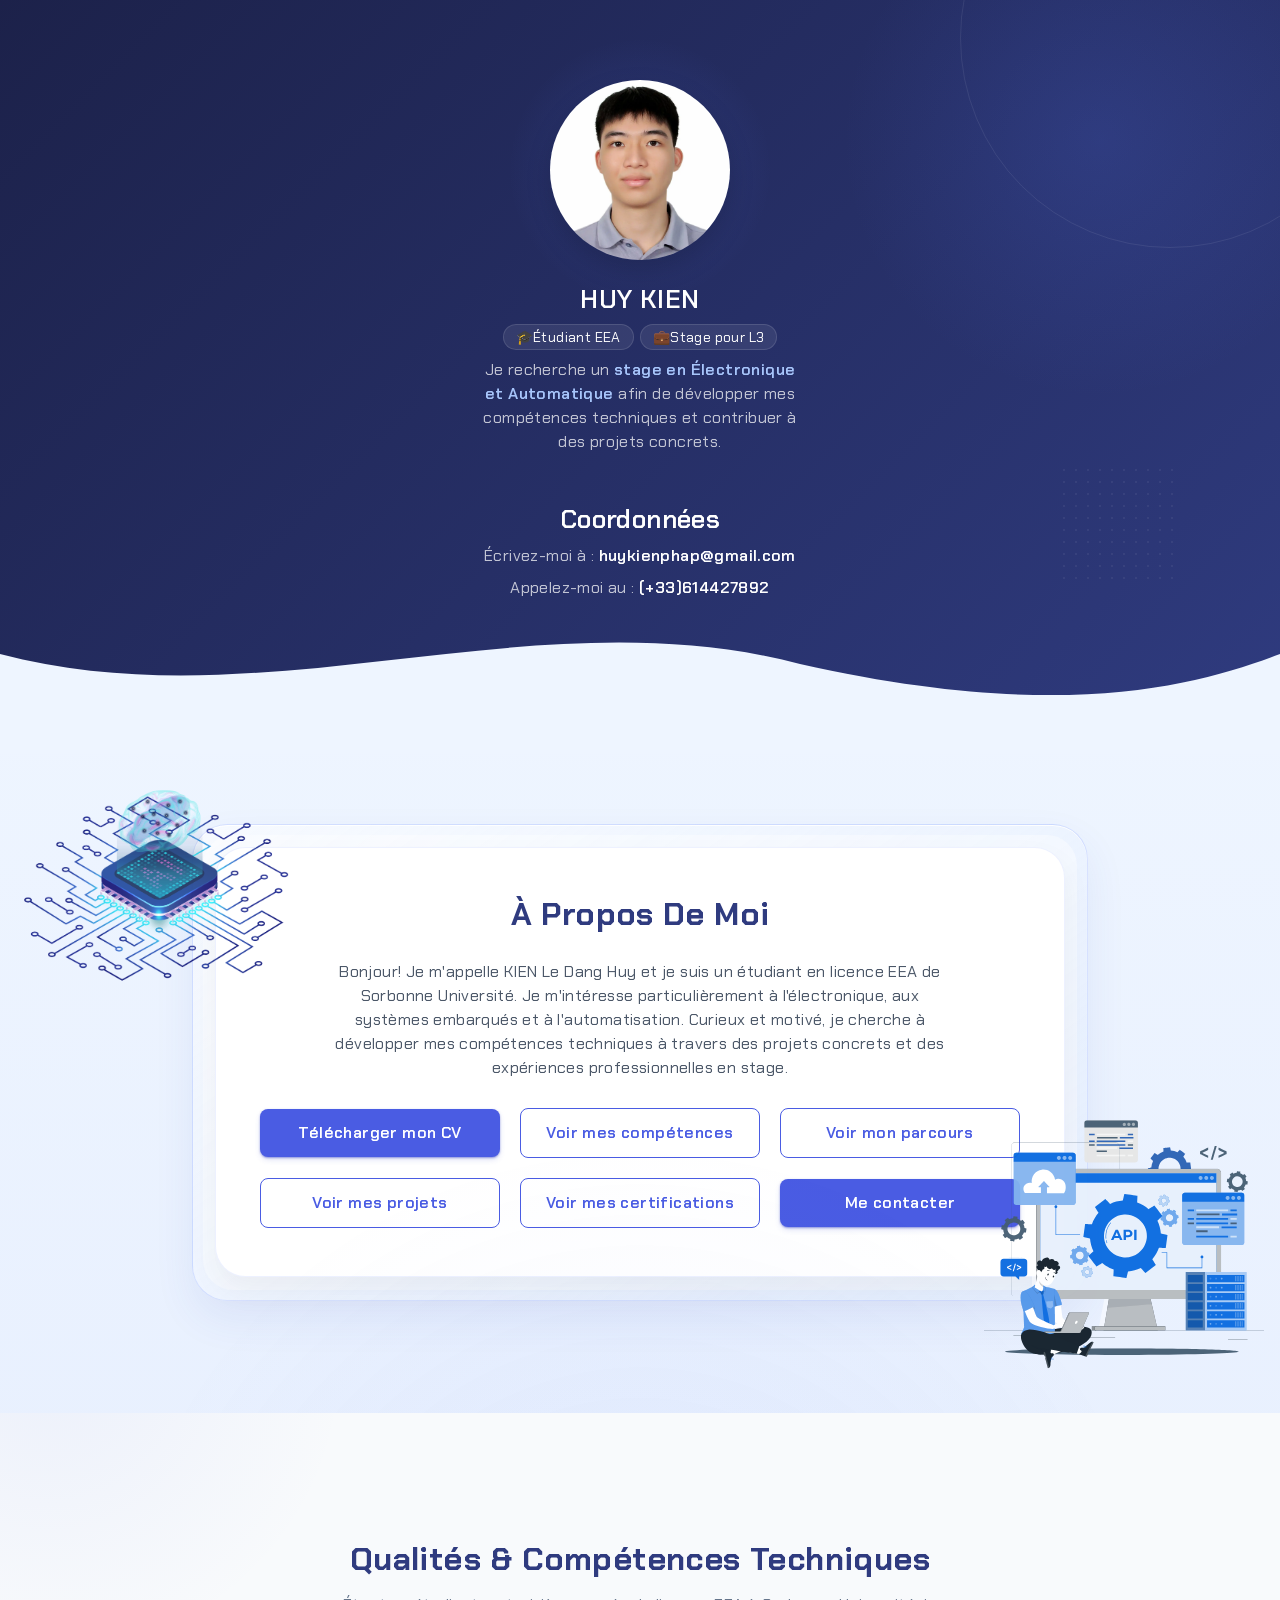
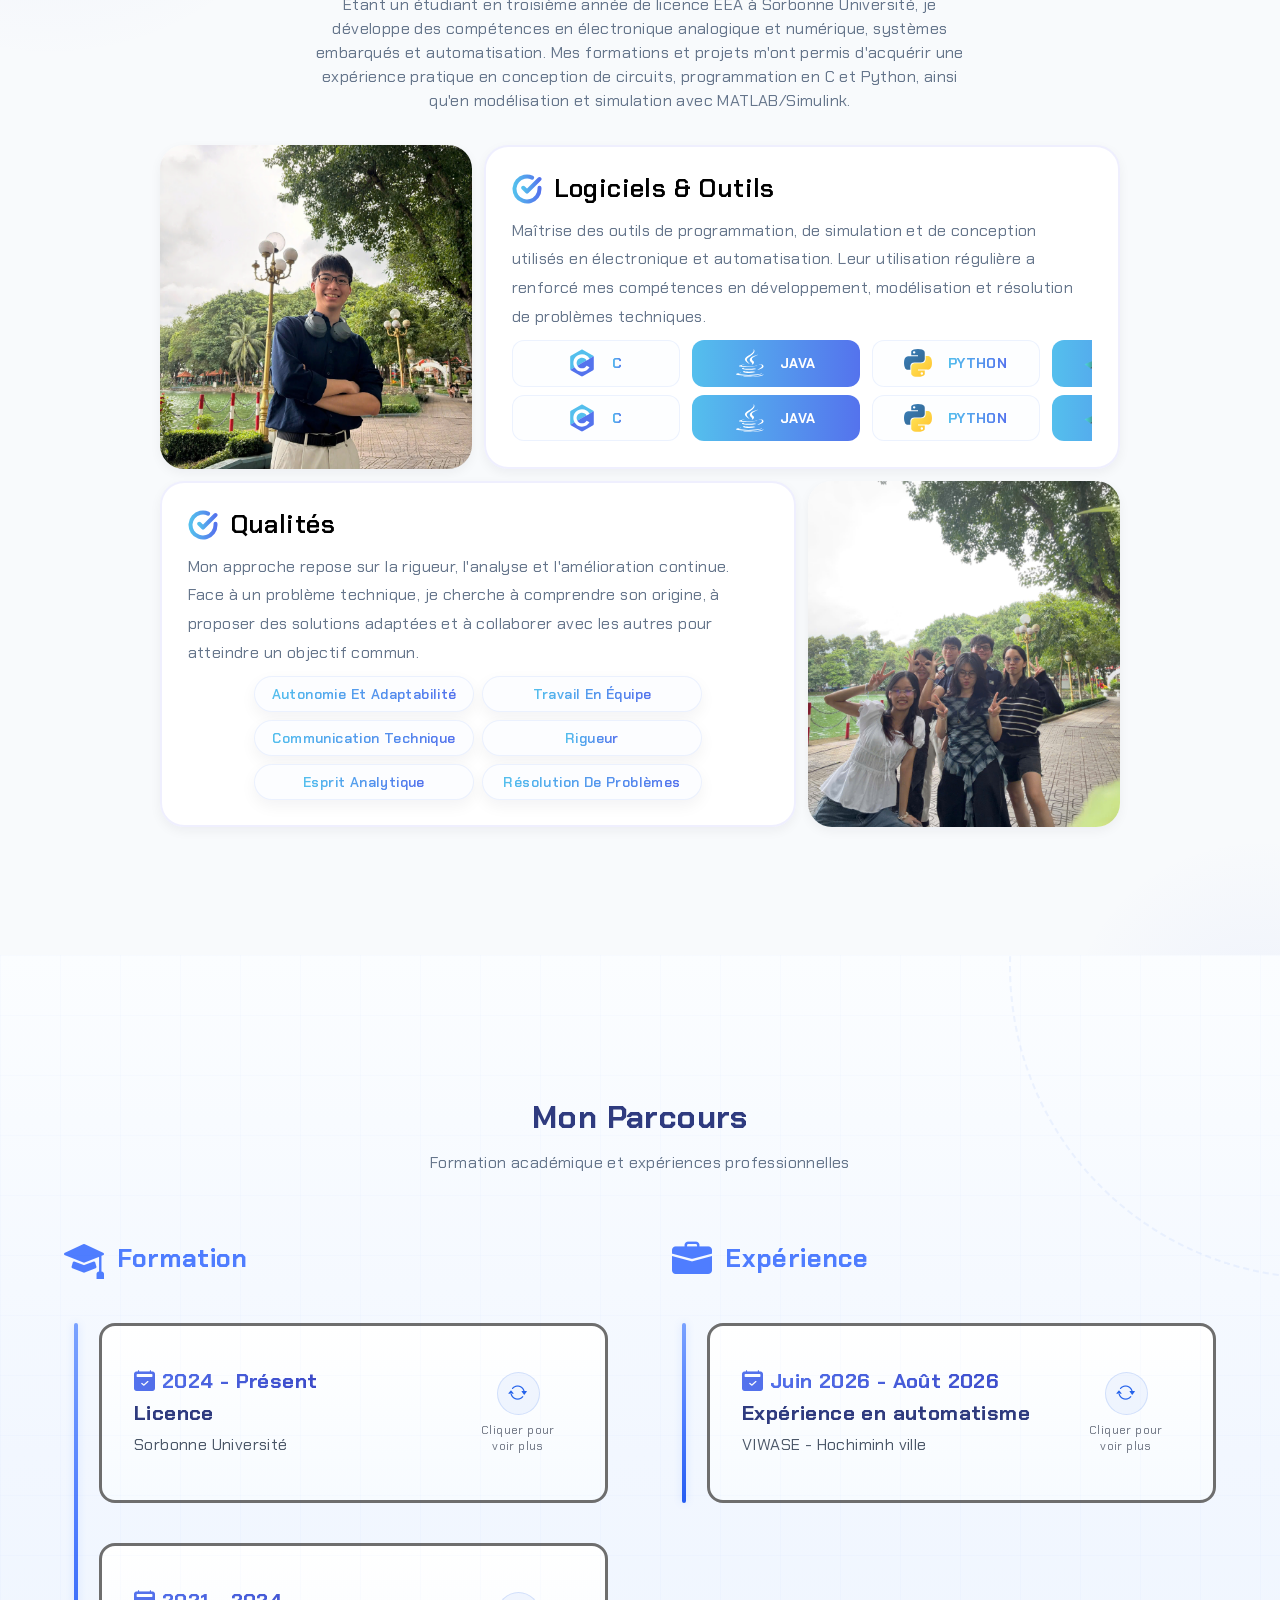
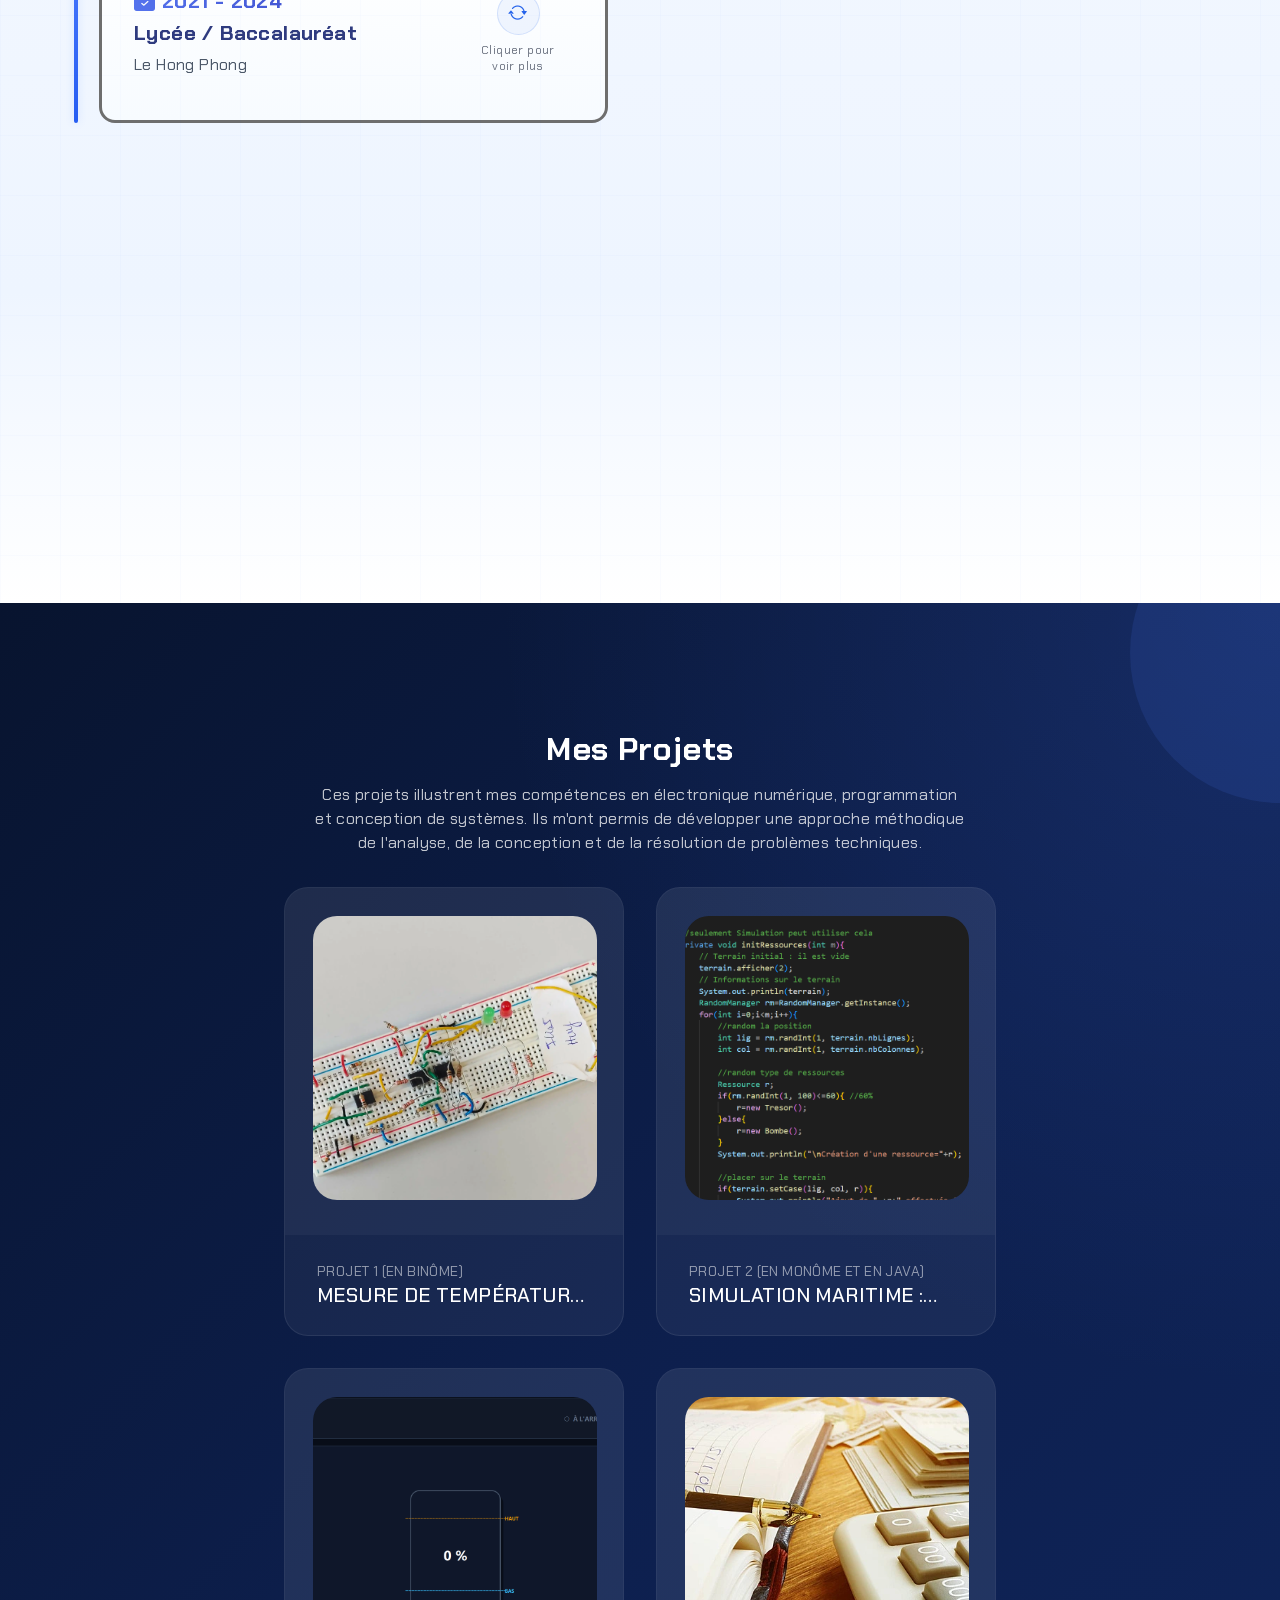
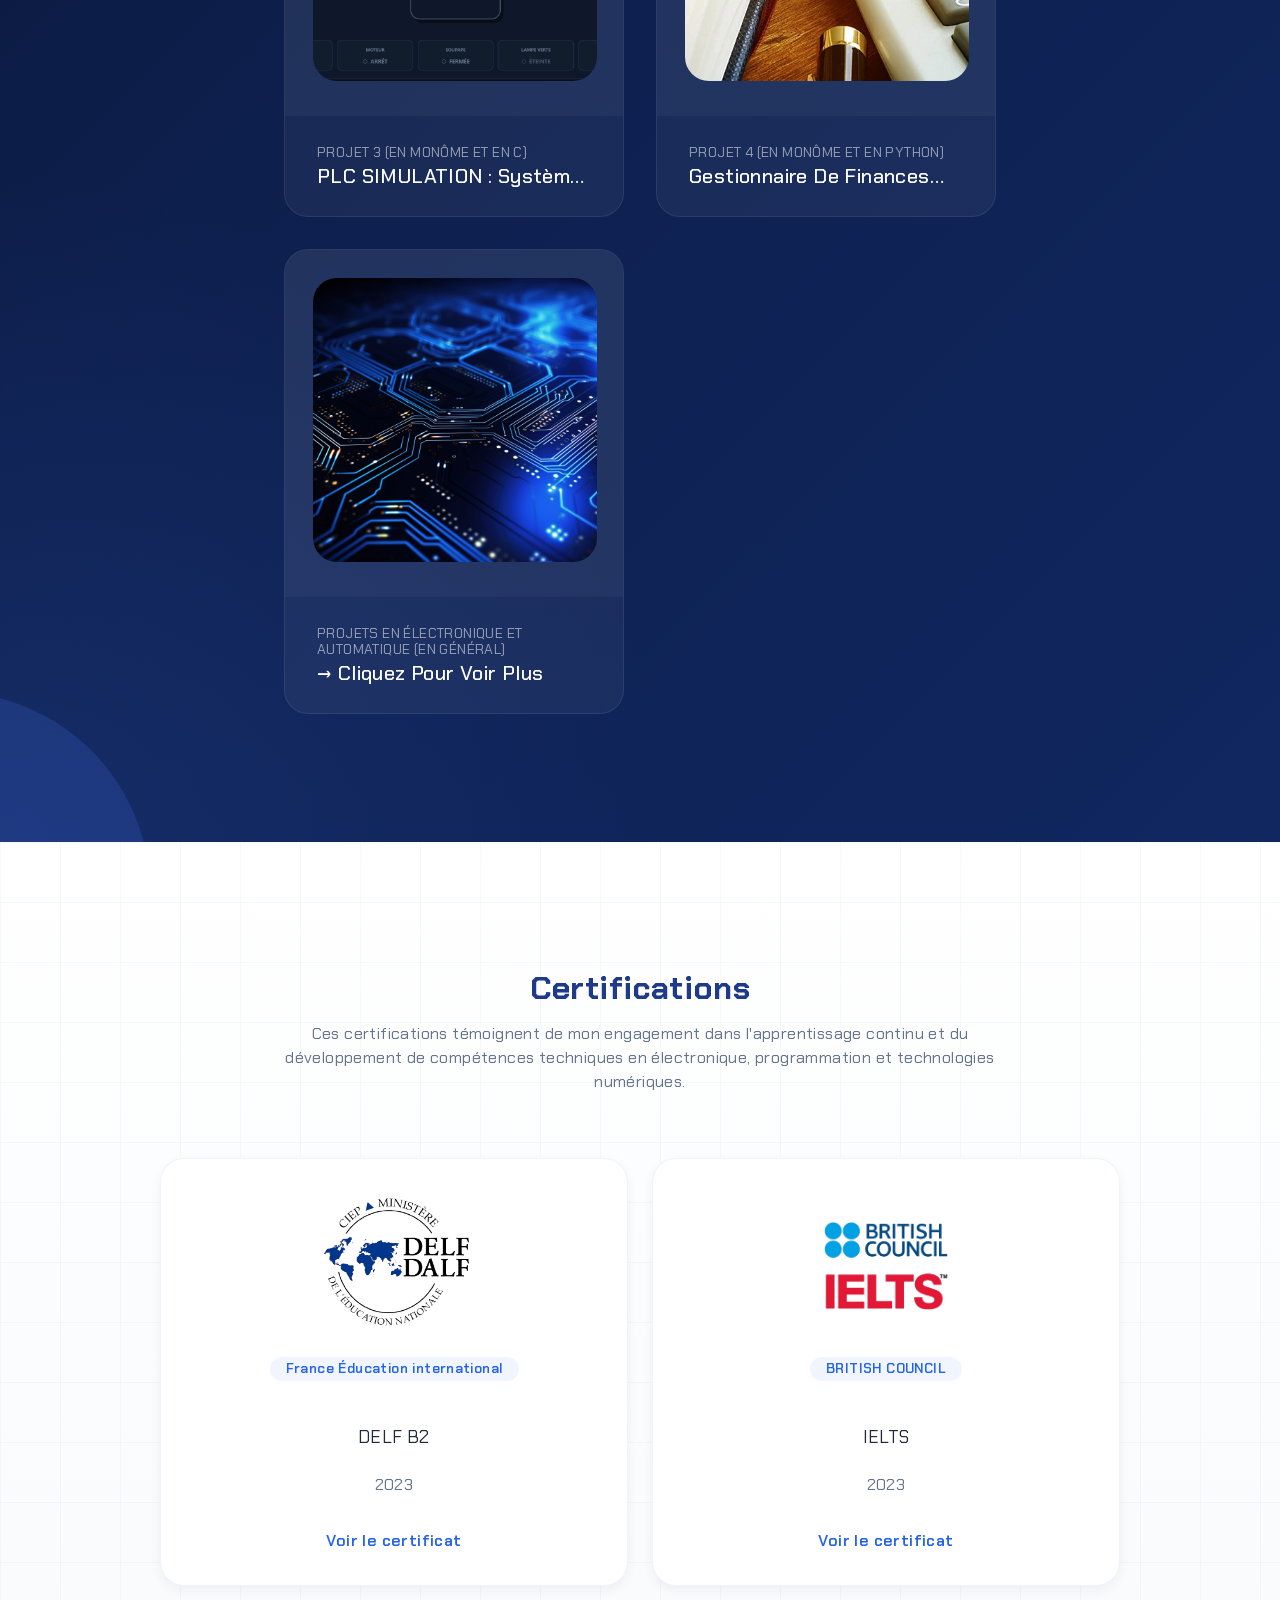
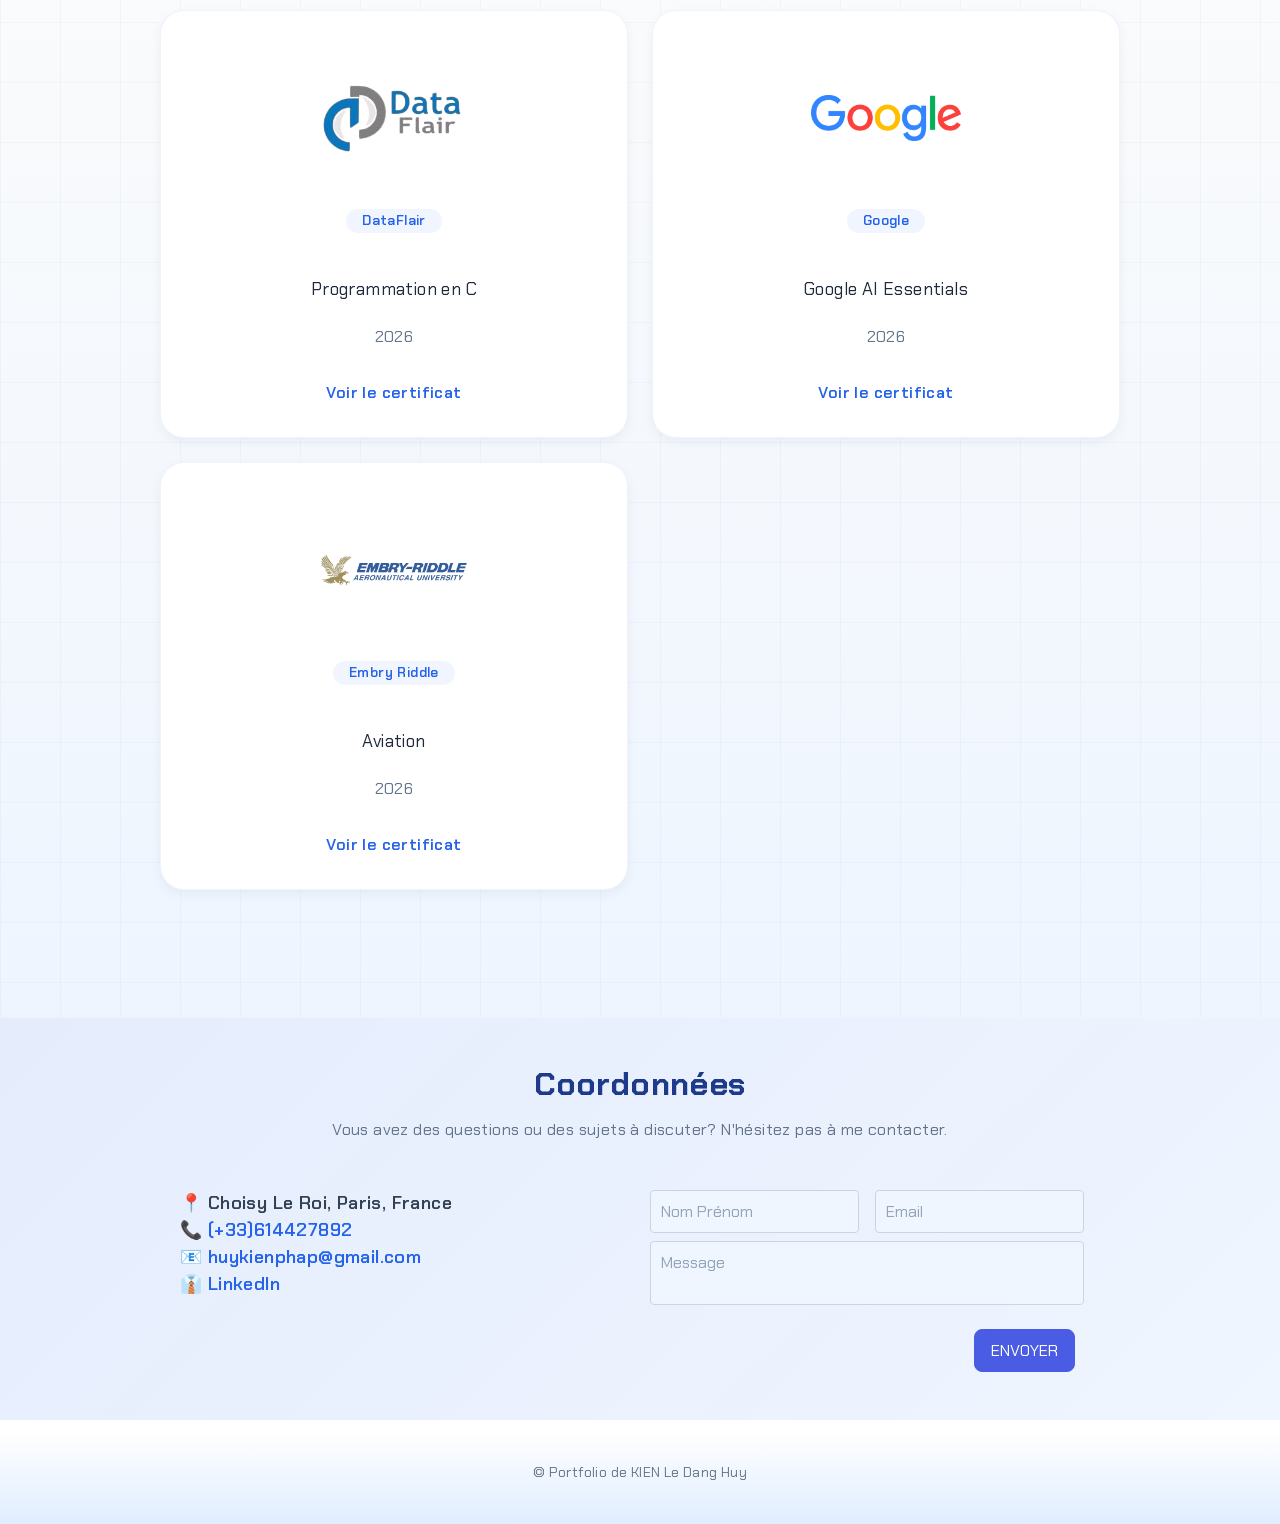
==== commit 31da5df7: "Update CV" ====
--- a/index.html
+++ b/index.html
@@ -111,7 +111,7 @@
 
           <div class="CTA">
             <a
-              href="./assets/CV_FR_KIEN Le Dang Huy.pdf"
+              href="./assets/CV FR_KIEN Le Dang Huy.pdf"
               target="_blank"
               rel="noopener noreferrer"
               class="primaryButton"
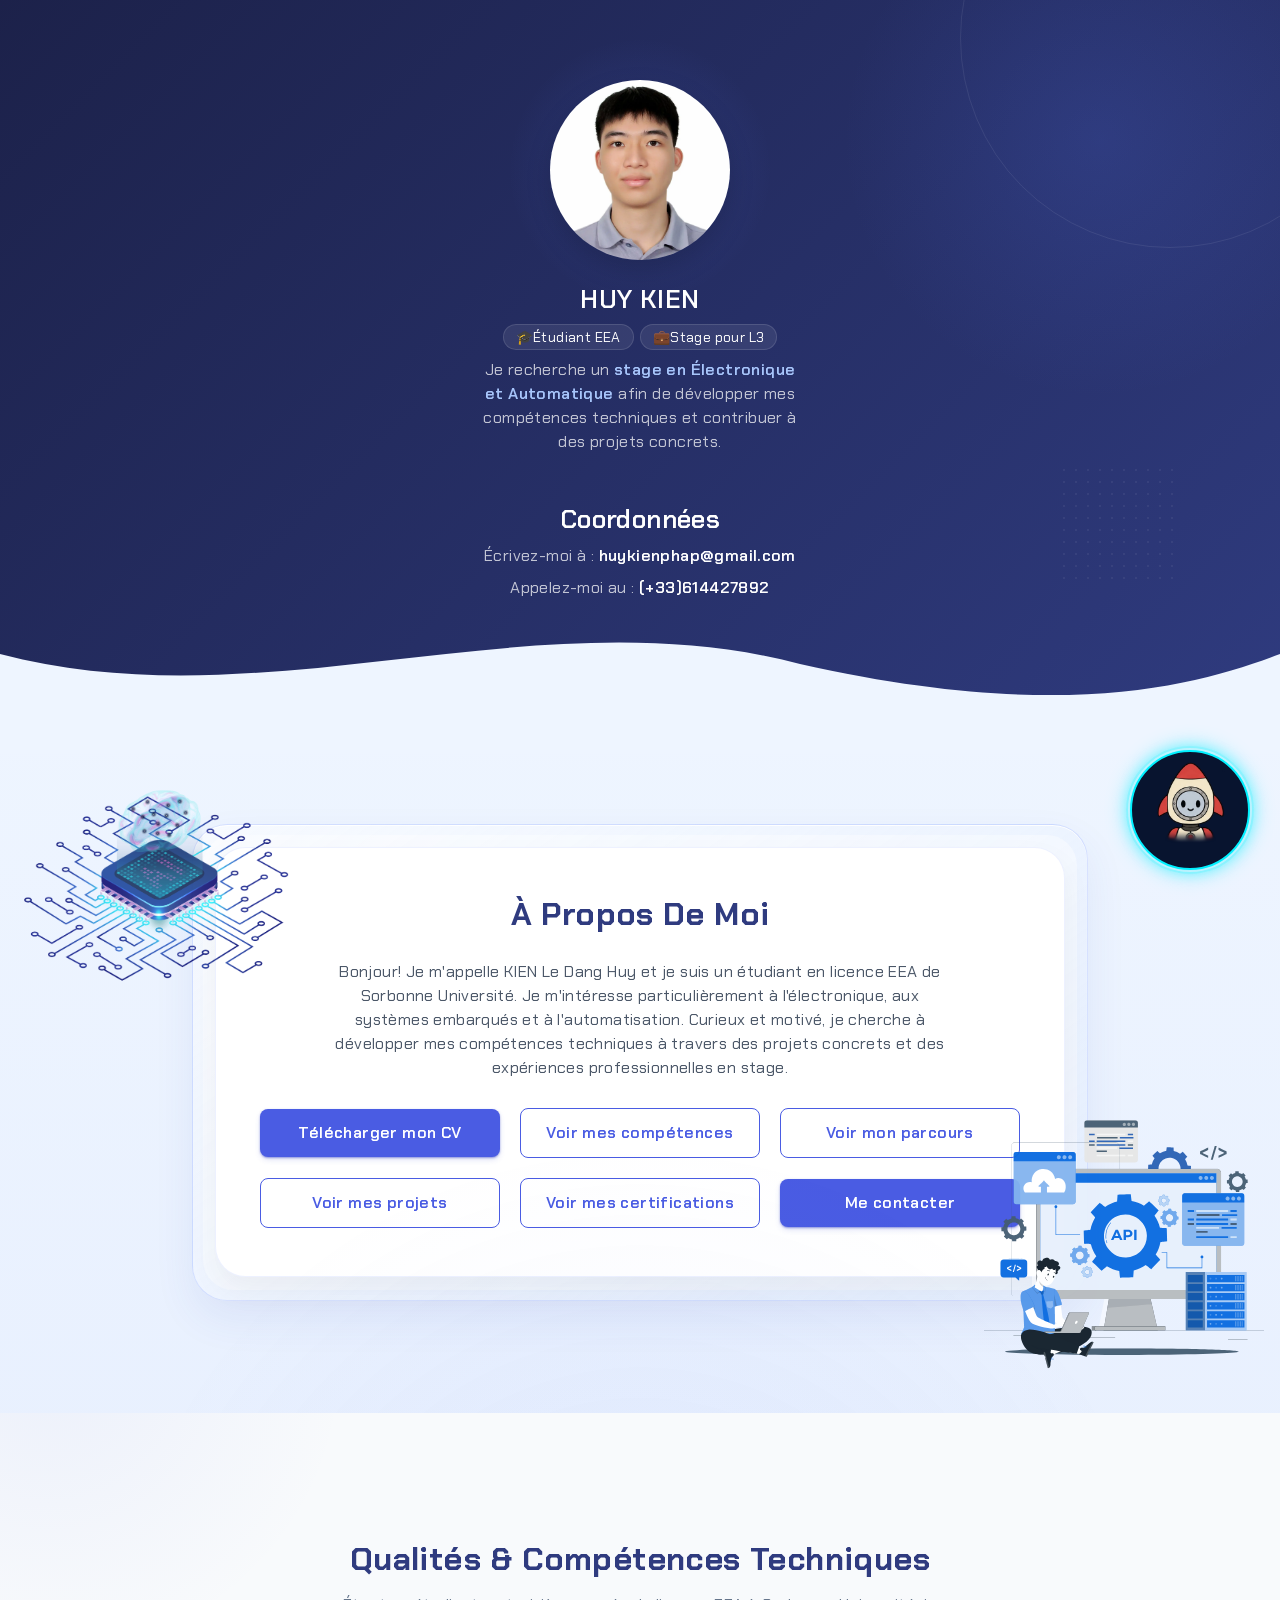
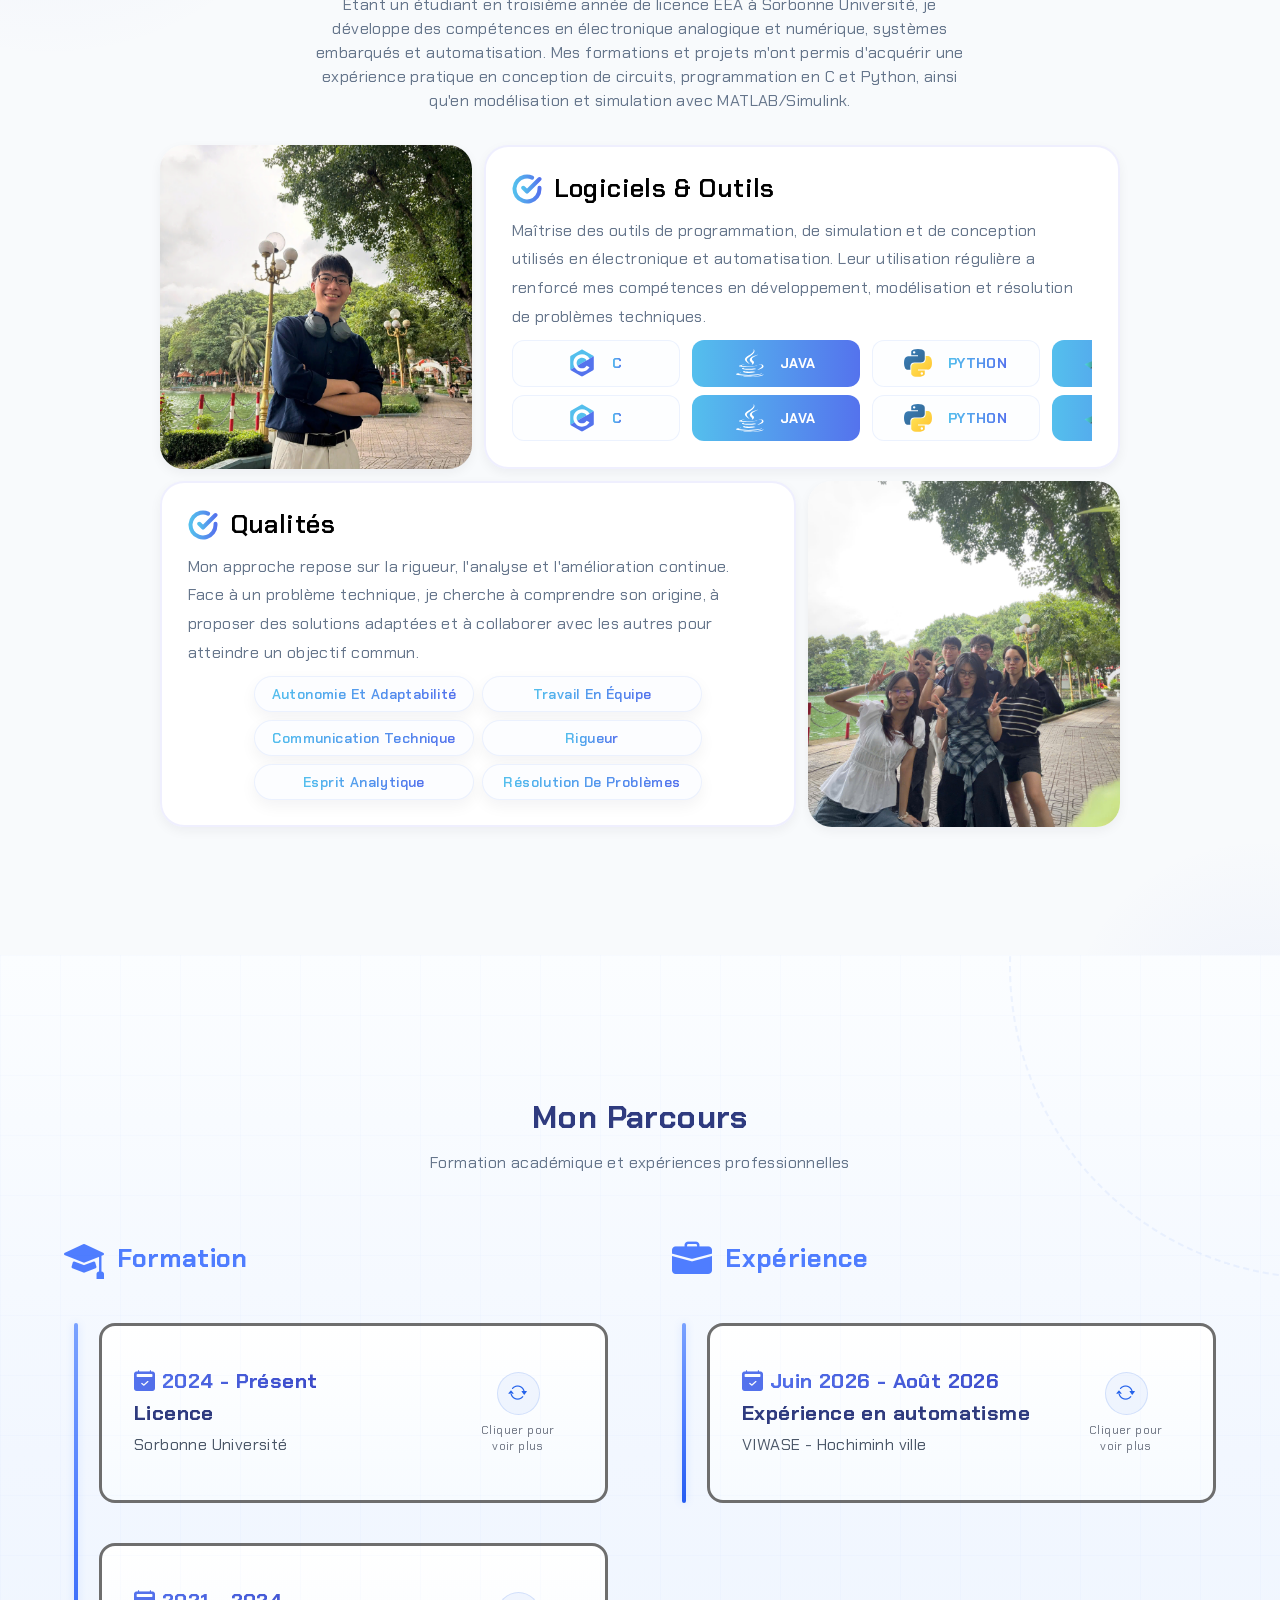
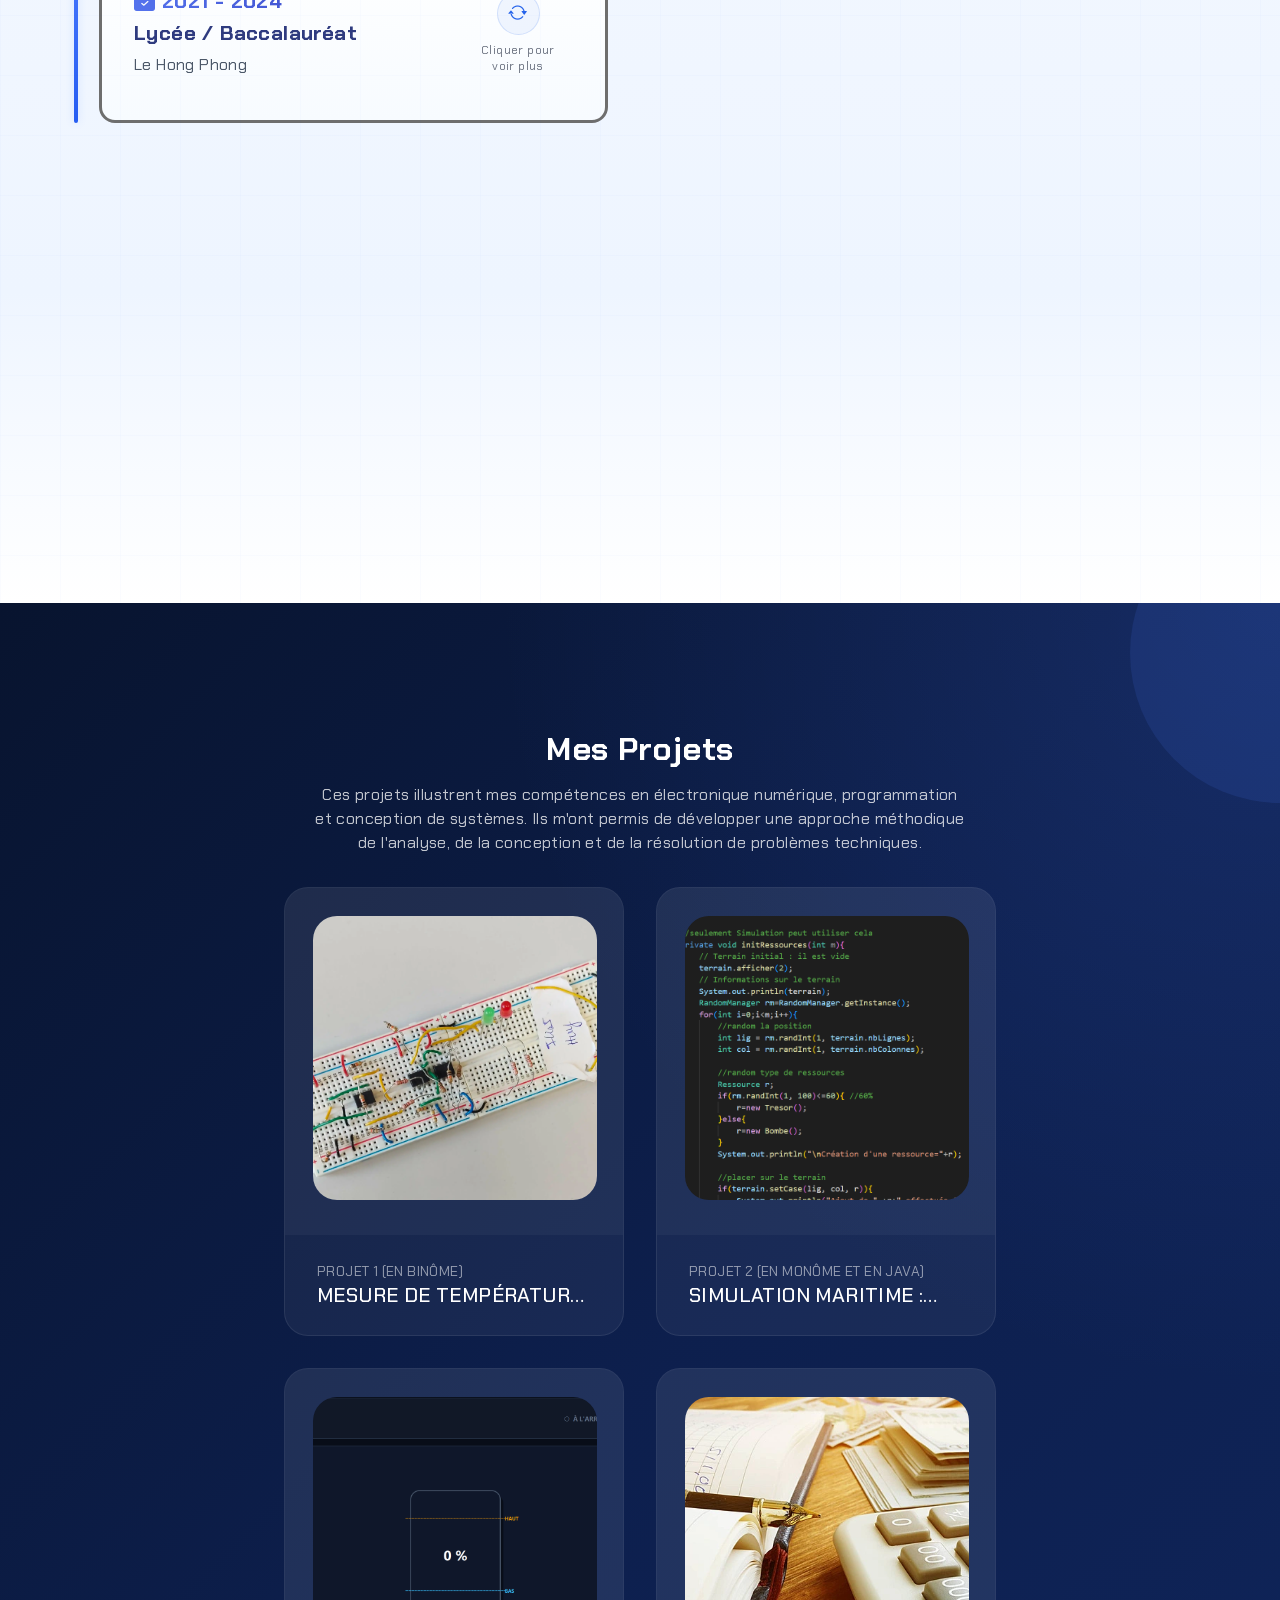
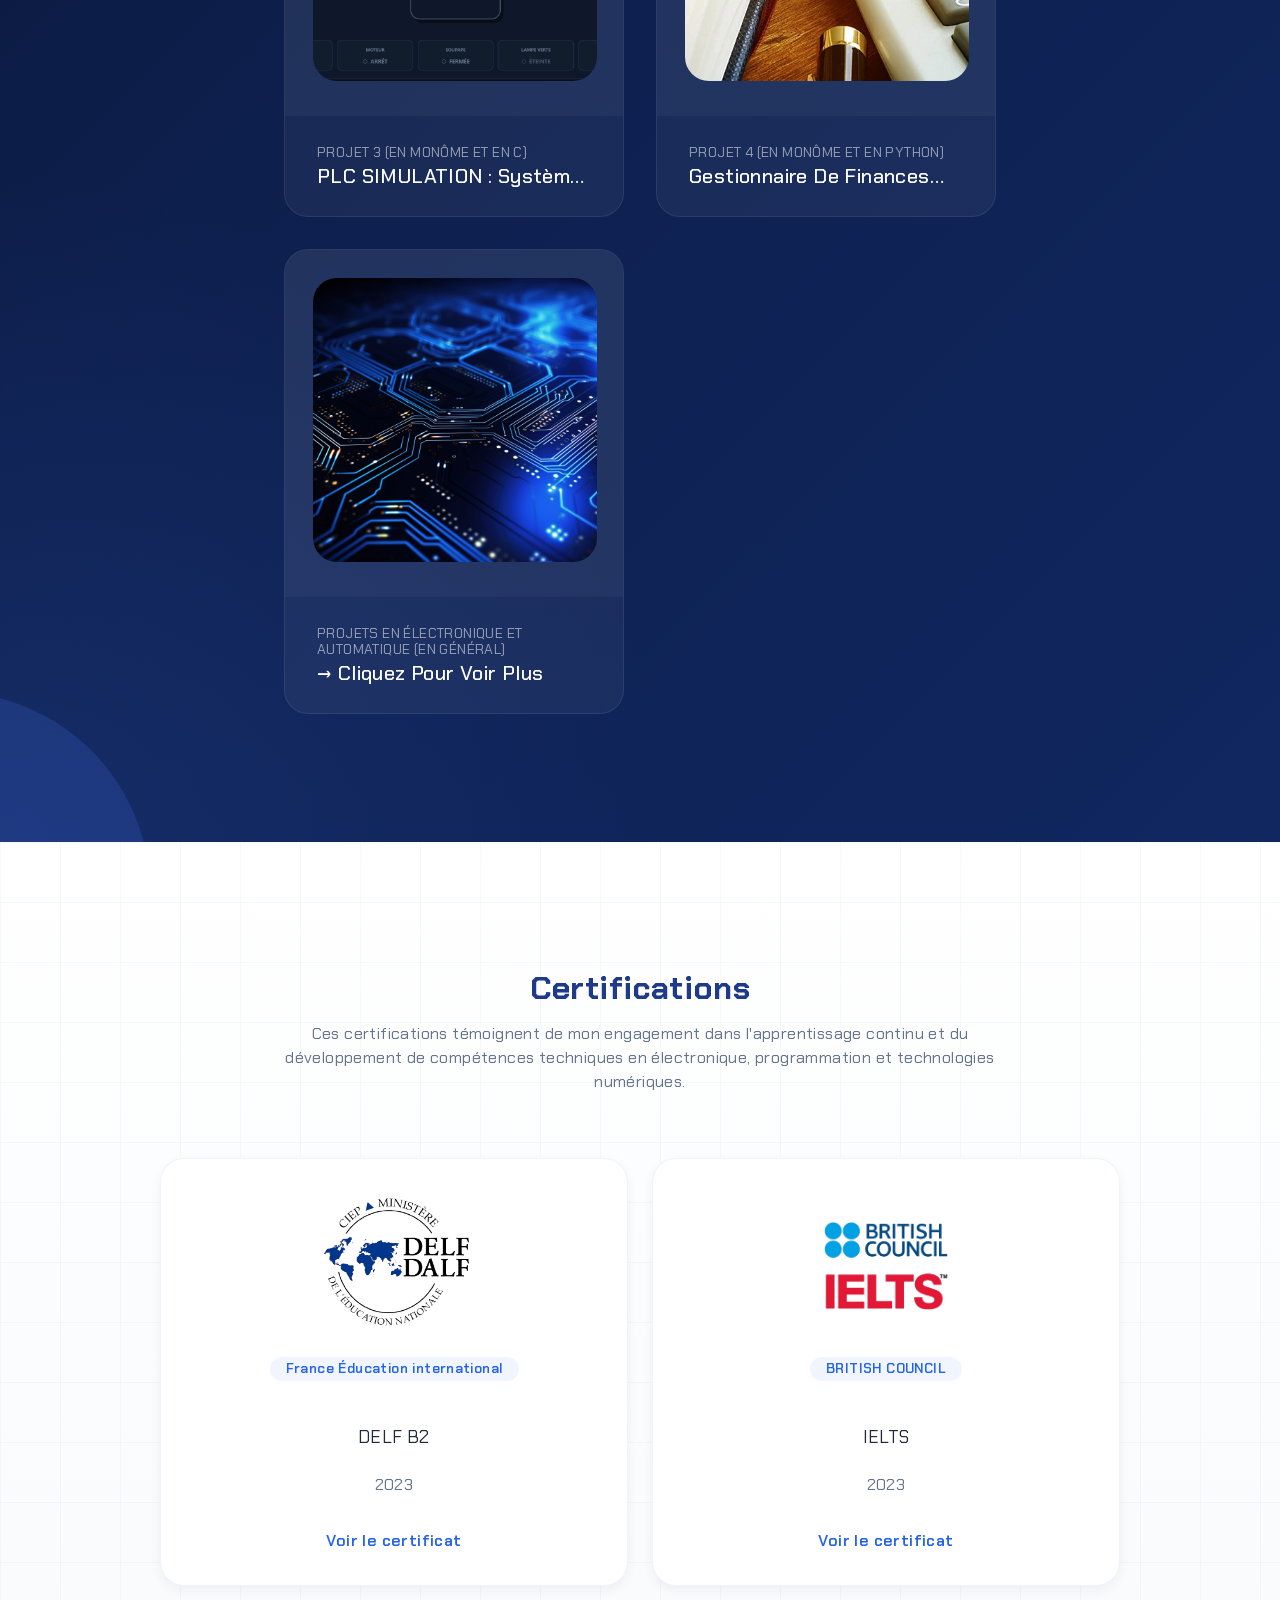
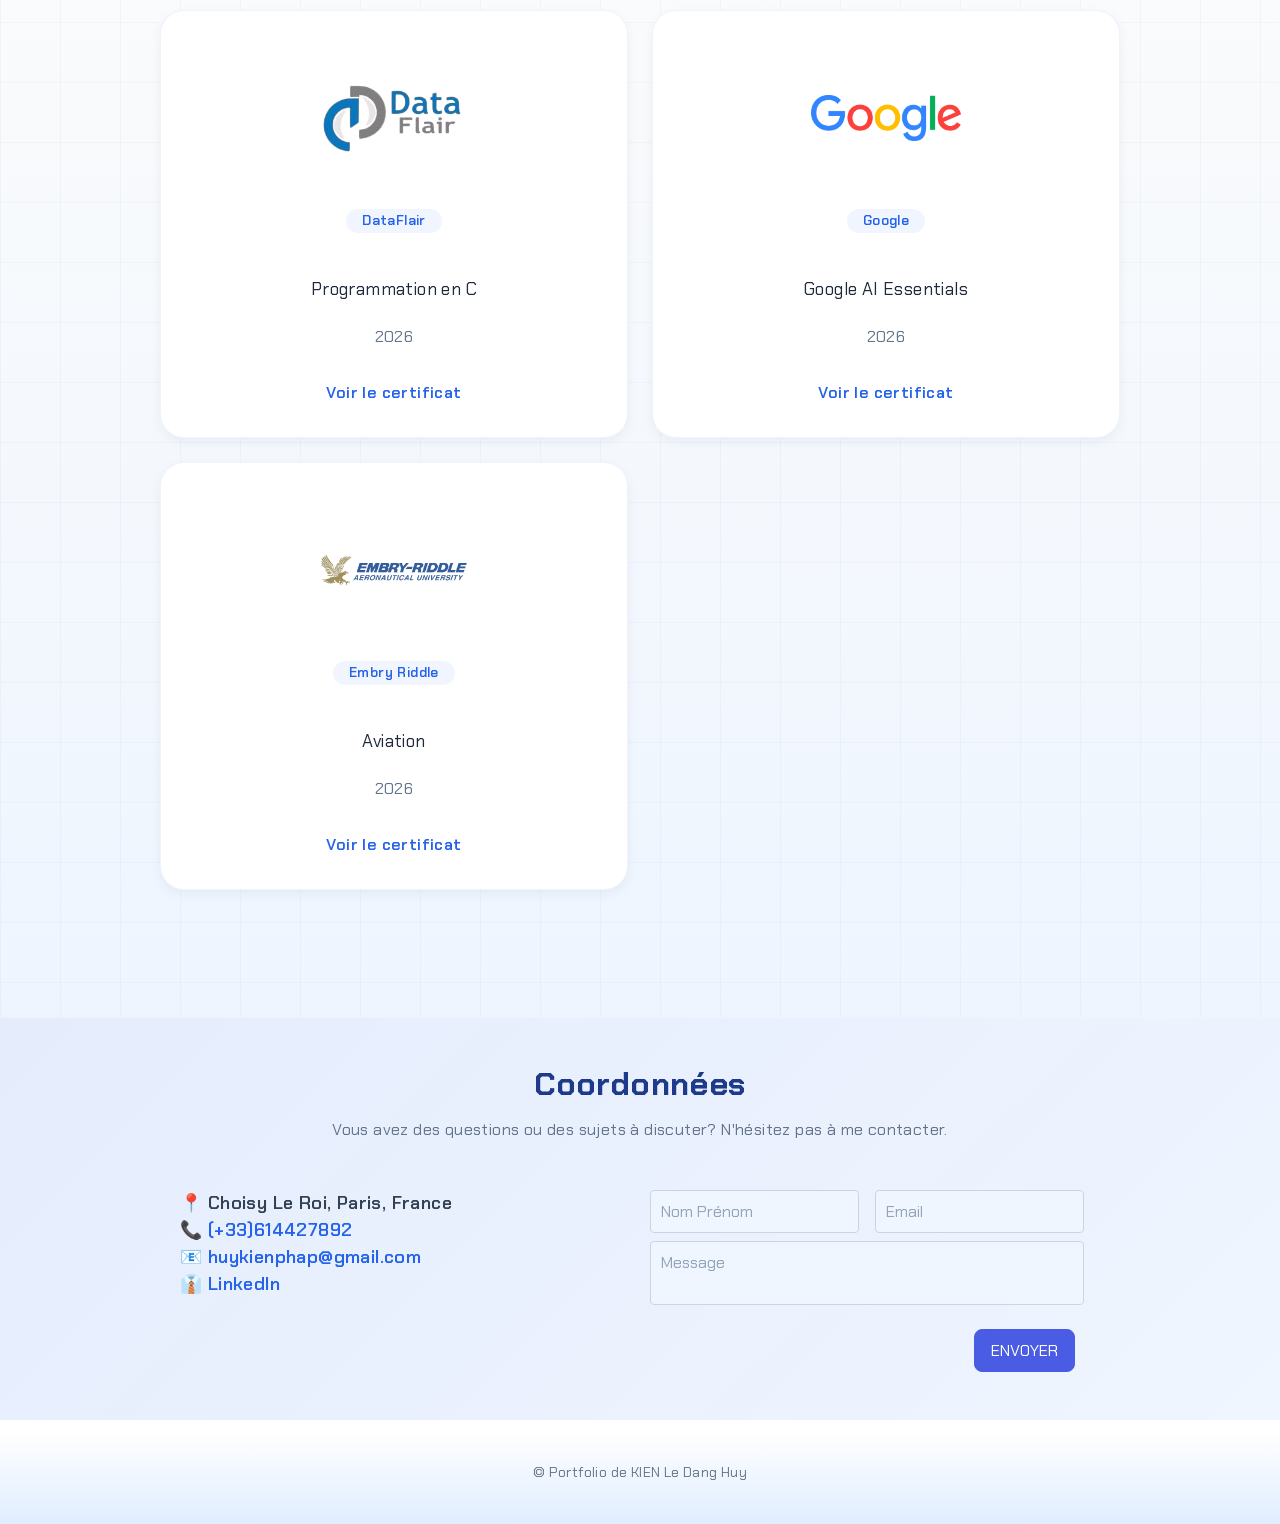
==== commit c163d47f: "Update mascot" ====
--- a/index.html
+++ b/index.html
@@ -26,6 +26,7 @@
     />
   </head>
   <body>
+    <div id="mascot" class="projects__mascot"></div>
     <!---------------
       Header
     ---------------->
@@ -1025,5 +1026,6 @@
     <script src="./js/script.js"></script>
     <script src="./js/flip-card.js"></script>
     <script src="./js/scrollReveal.js"></script>
+    <script src="./js/mascot.js"></script>
   </body>
 </html>
--- a/css/main.css
+++ b/css/main.css
@@ -113,4 +113,68 @@
 
 .break {
   word-break: break-all;
+}
+
+/* Widget mascot */
+.projects__mascot {
+  position: fixed;
+  bottom: 30px;
+  right: 30px;
+  width: 120px;
+  height: 120px;
+  z-index: 99999;
+  cursor: pointer;
+
+  transform: translate3d(0, 0, 0);
+  will-change: transform;
+
+  background-image: url("/assets/rocket-directions.webp");
+  background-size: 300% 300%;
+  background-position: var(--bg-x, 50%) var(--bg-y, 50%);
+  background-color: #08142f;
+  border-radius: 50%;
+  border: 2px solid #00f0ff;
+  box-shadow: 0 0 15px rgba(0, 240, 255, 0.5);
+  transition:
+    transform 0.2s ease,
+    border-color 0.2s ease,
+    box-shadow 0.2s ease;
+}
+
+.projects__mascot::before {
+  content: "";
+  position: absolute;
+  top: -6px;
+  left: -6px;
+  right: -6px;
+  bottom: -6px;
+  border-radius: 50%;
+  border: 2px solid rgba(0, 240, 255, 0.3);
+  pointer-events: none;
+  box-shadow: 0 0 20px rgba(0, 240, 255, 0.4);
+  transition: opacity 0.2s ease;
+}
+
+.projects__mascot:hover {
+  transform: scale(1.06) translate3d(0, 0, 0);
+  border-color: #79a2ff;
+  box-shadow: 0 0 25px rgba(0, 240, 255, 0.7);
+}
+
+.projects__mascot:hover::before {
+  border-color: rgba(121, 162, 255, 0.6);
+  box-shadow: 0 0 30px rgba(0, 240, 255, 0.6);
+}
+
+.projects__mascot:active {
+  transform: scale(0.95) translate3d(0, 0, 0);
+}
+
+@media (max-width: 768px) {
+  .projects__mascot {
+    width: 85px;
+    height: 85px;
+    bottom: 20px;
+    right: 20px;
+  }
 }
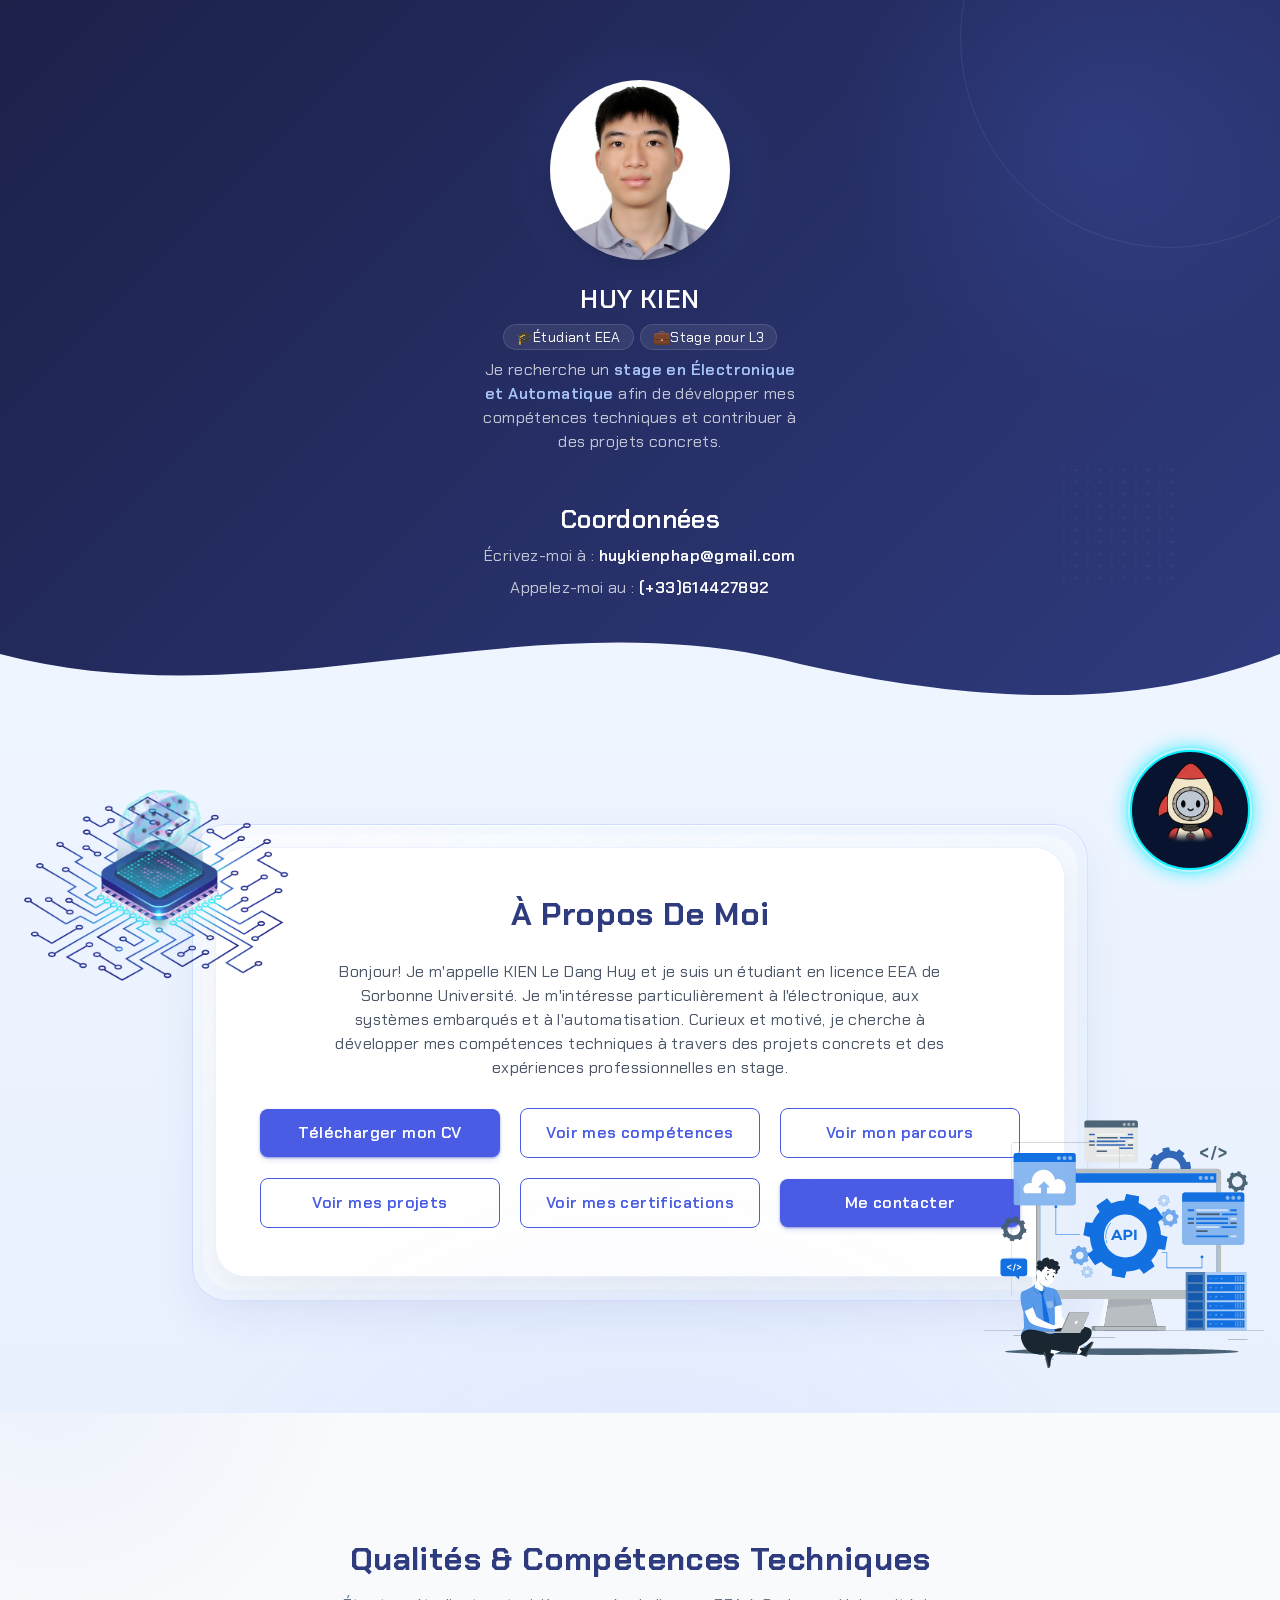
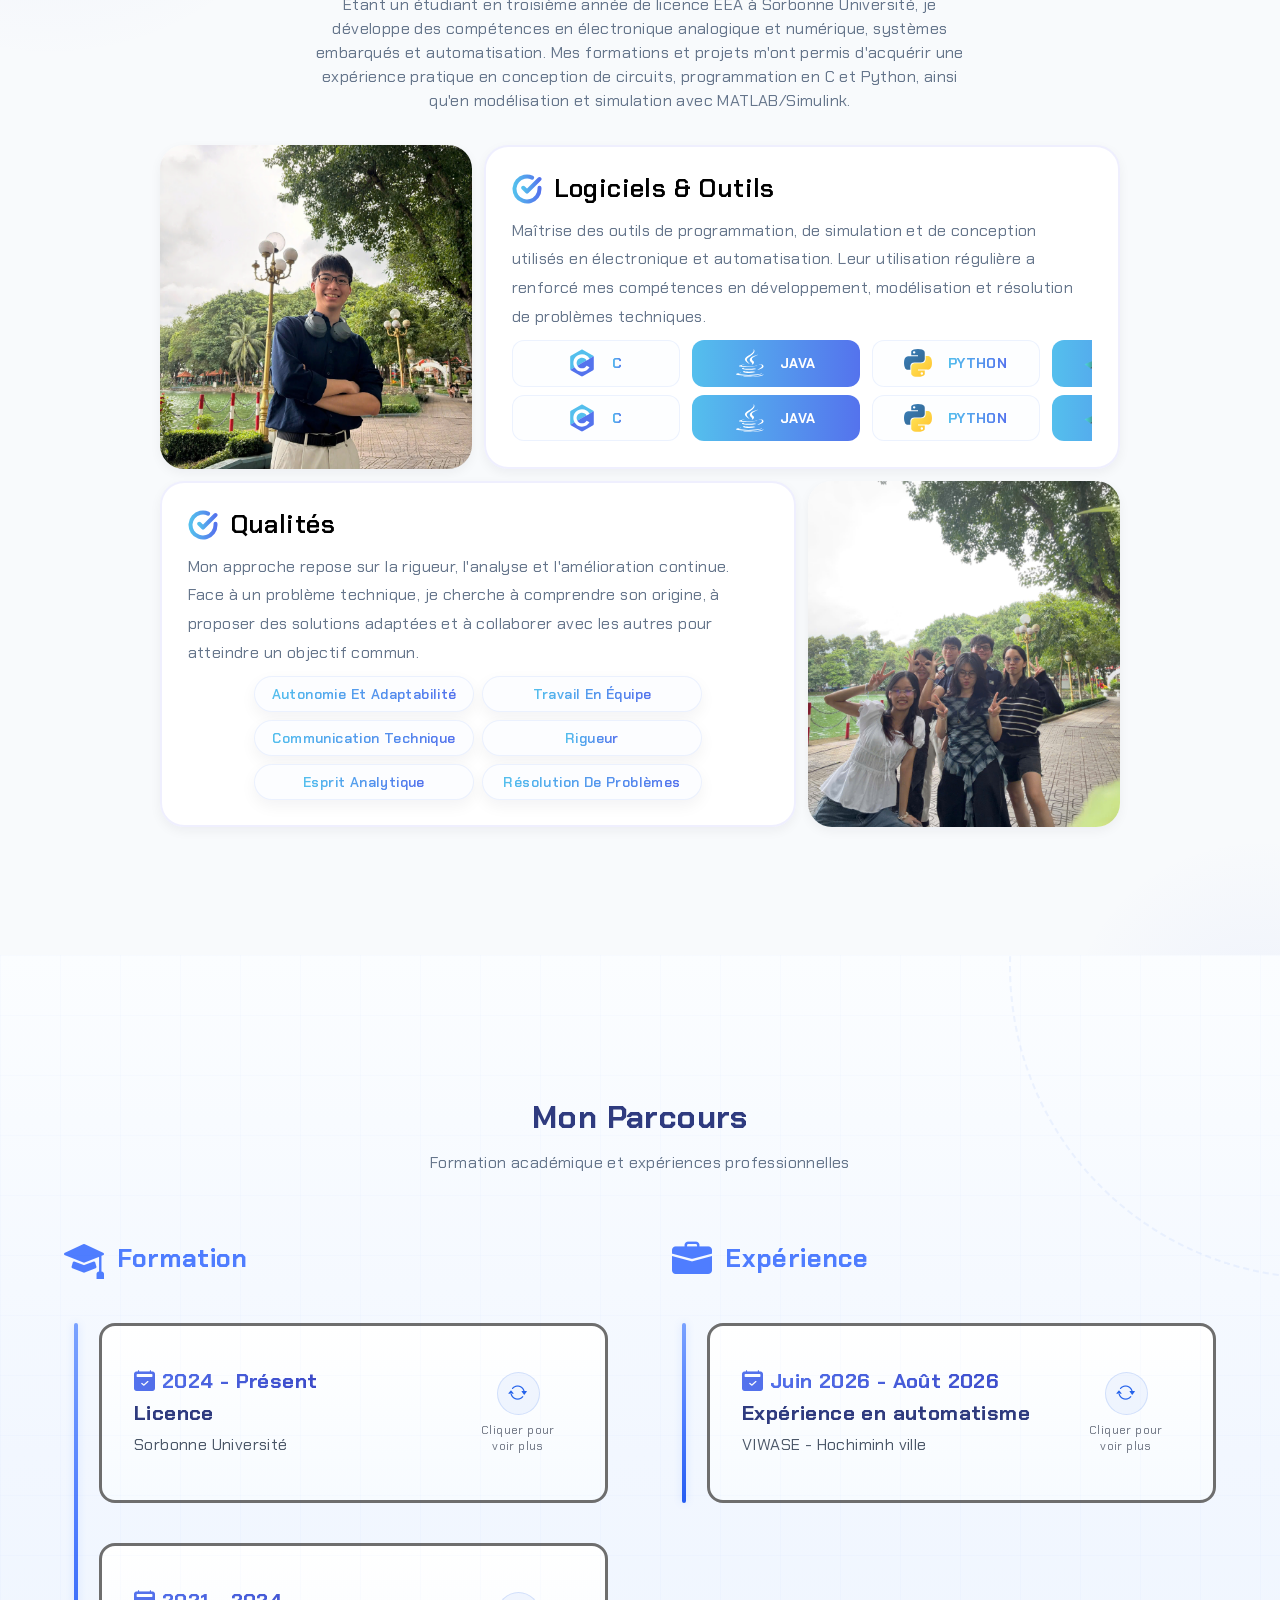
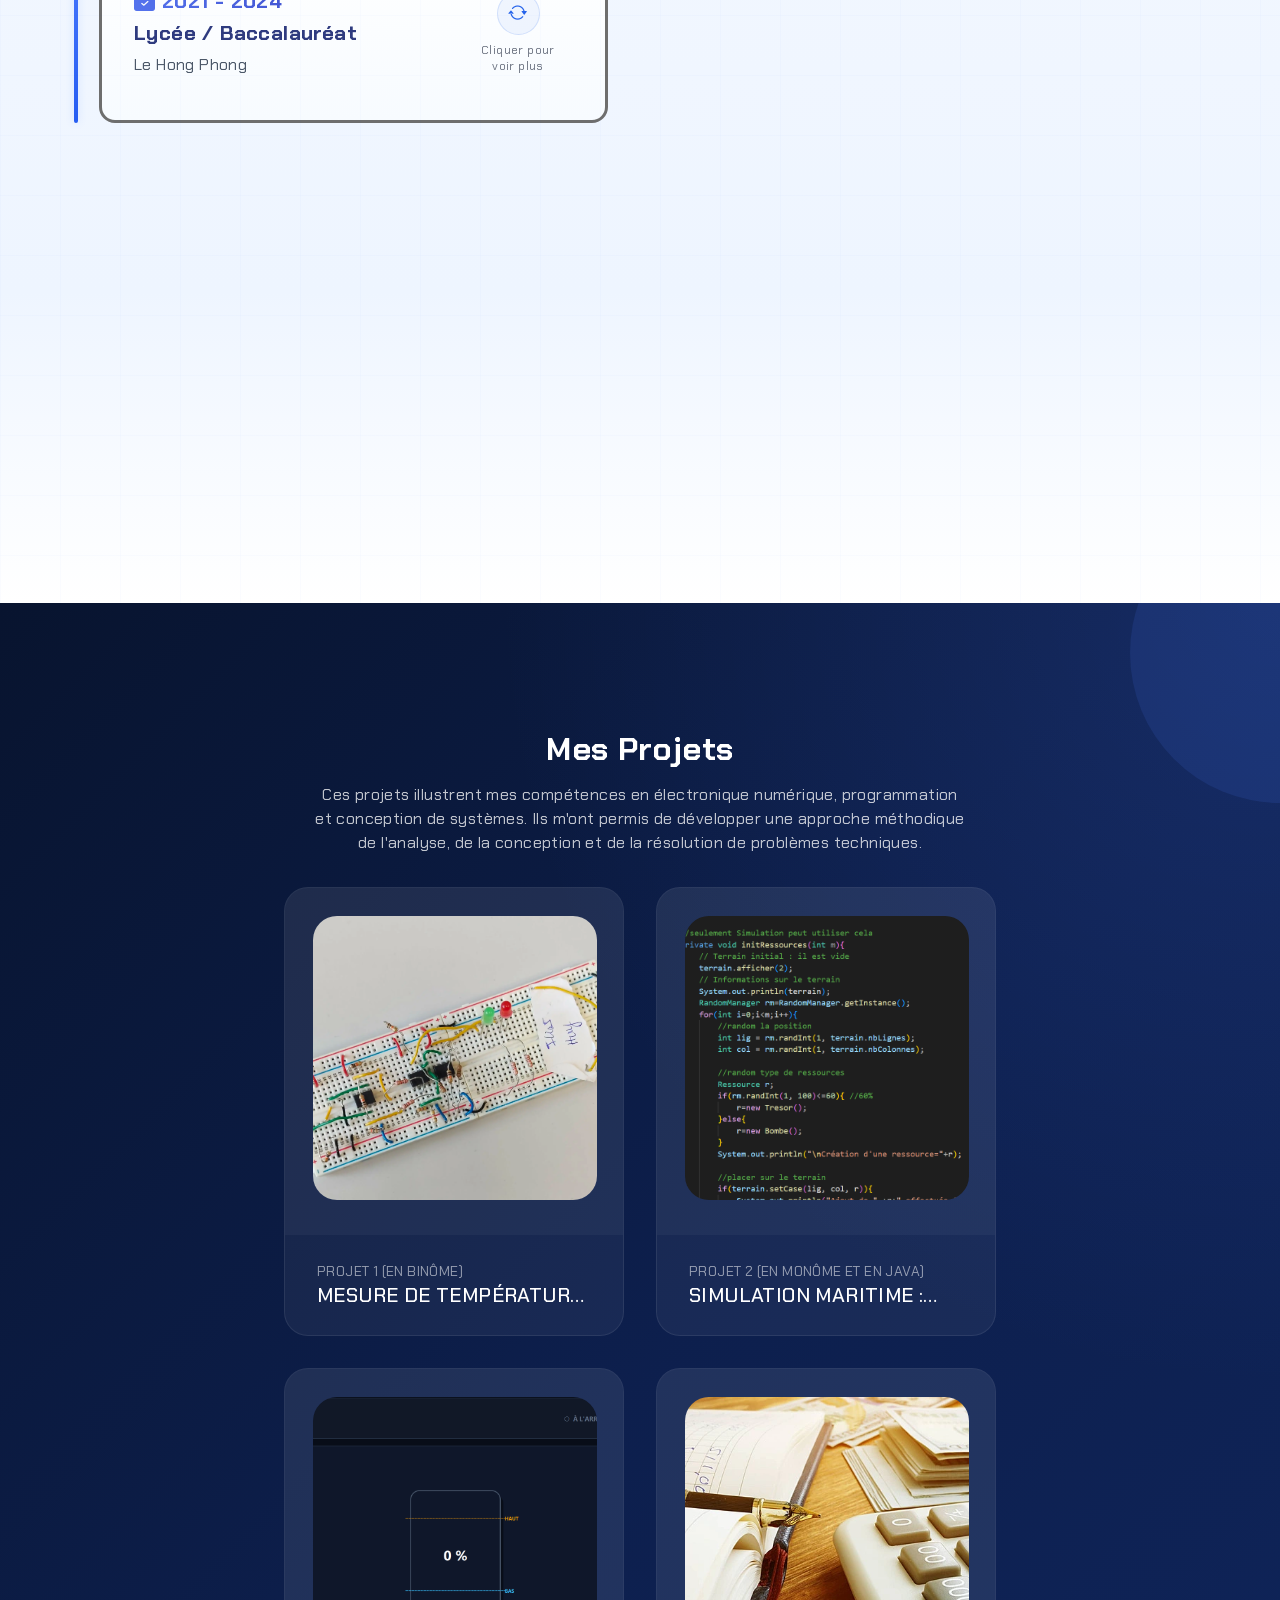
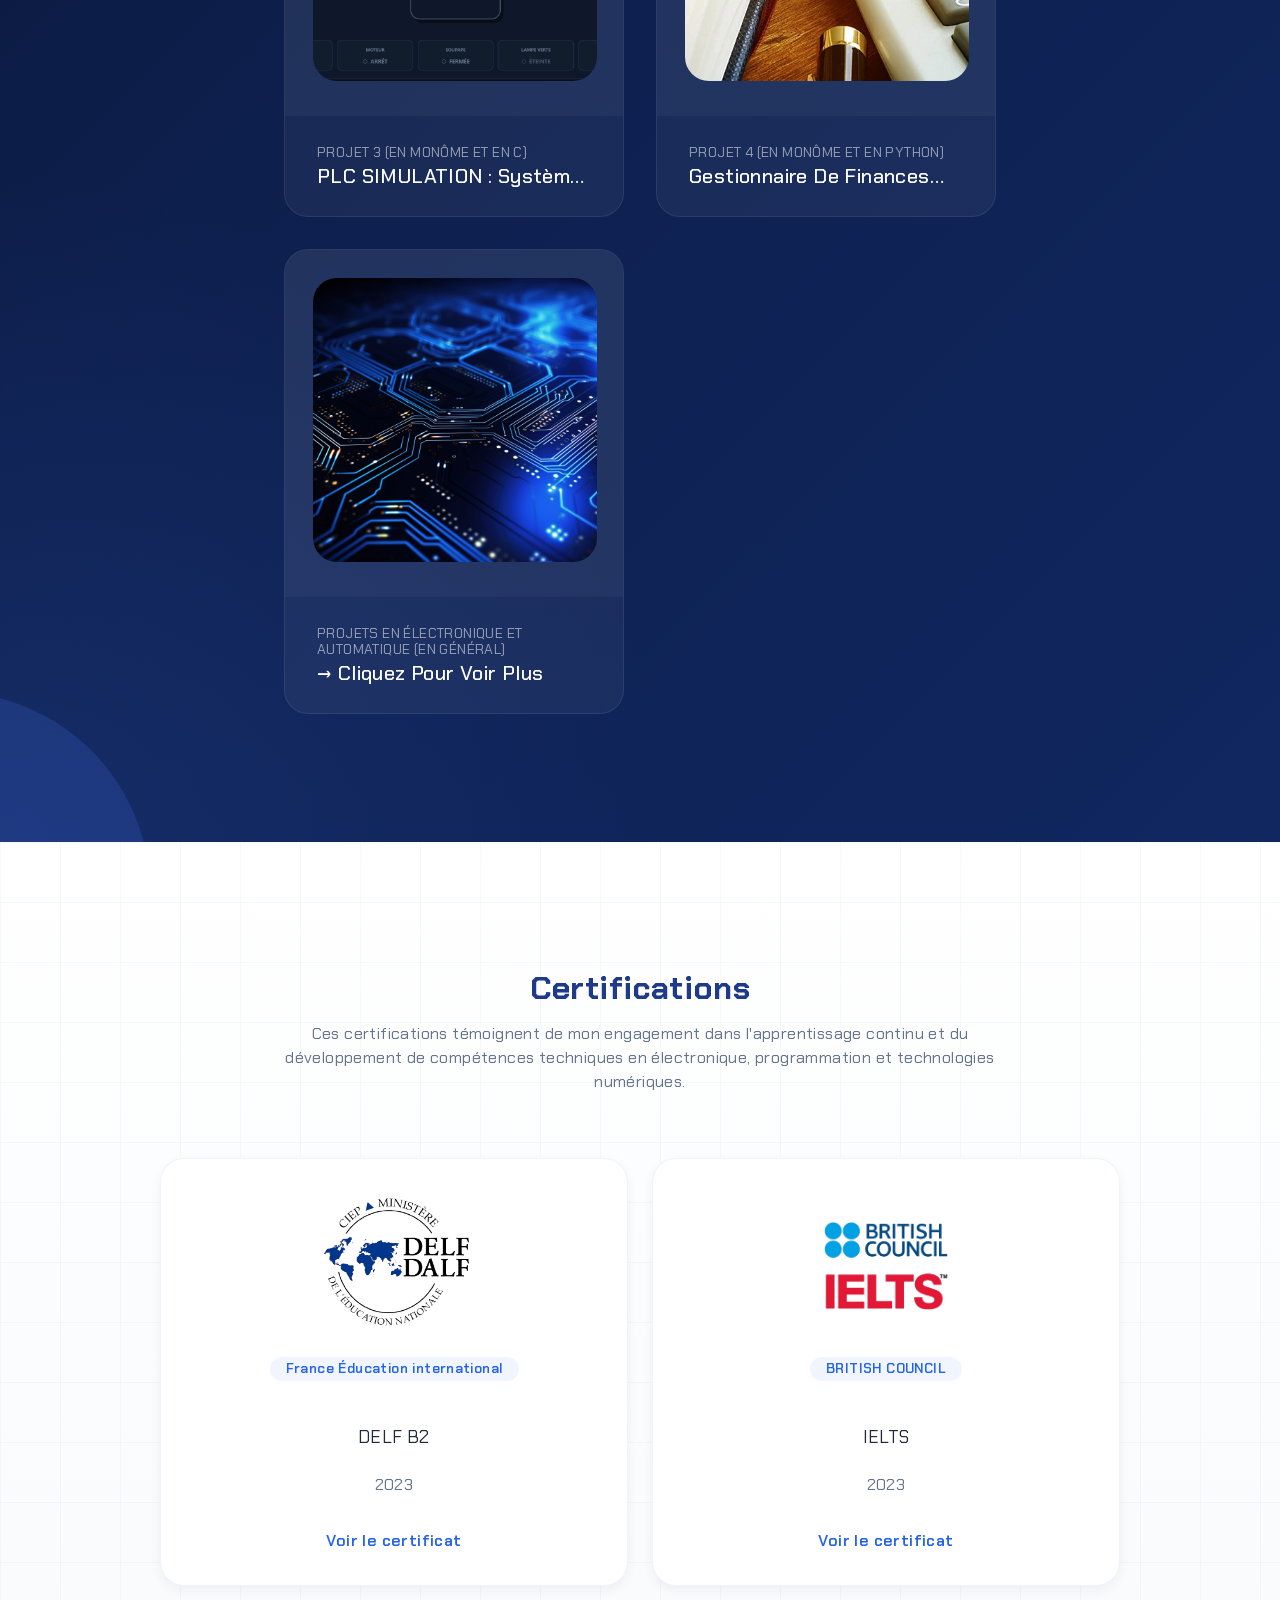
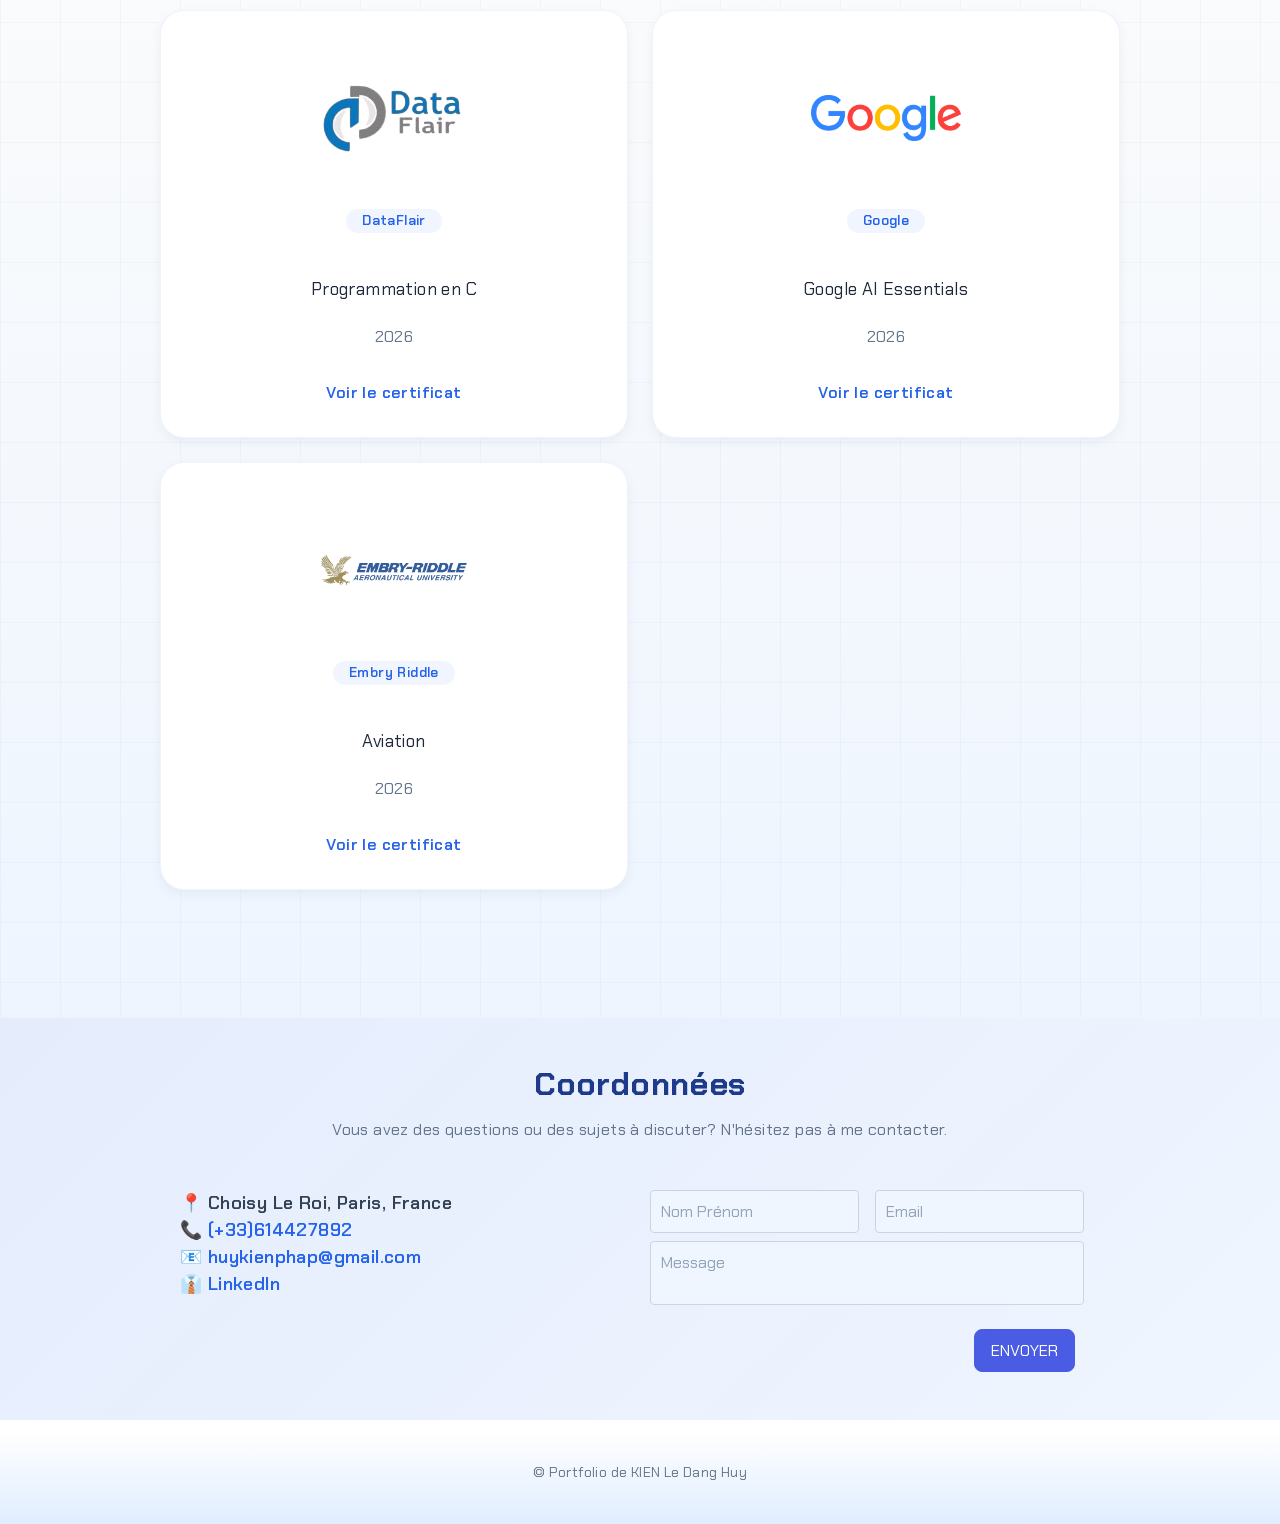
==== commit 74c7612f: "Update CV CENTRE_INTERET" ====
--- a/index.html
+++ b/index.html
@@ -112,7 +112,7 @@
 
           <div class="CTA">
             <a
-              href="./assets/CV FR_KIEN Le Dang Huy.pdf"
+              href="./assets/CV_KIEN Le Dang Huy.pdf"
               target="_blank"
               rel="noopener noreferrer"
               class="primaryButton"
--- a/css/main.css
+++ b/css/main.css
@@ -169,12 +169,3 @@
 .projects__mascot:active {
   transform: scale(0.95) translate3d(0, 0, 0);
 }
-
-@media (max-width: 768px) {
-  .projects__mascot {
-    width: 85px;
-    height: 85px;
-    bottom: 20px;
-    right: 20px;
-  }
-}
--- a/css/responsive.css
+++ b/css/responsive.css
@@ -168,6 +168,13 @@
   /** PROJECTS **/
   .projects__section {
     padding-top: 10rem;
+  }
+
+  .projects__mascot {
+    width: 85px;
+    height: 85px;
+    bottom: 20px;
+    right: 20px;
   }
 
   /** CONTACT **/
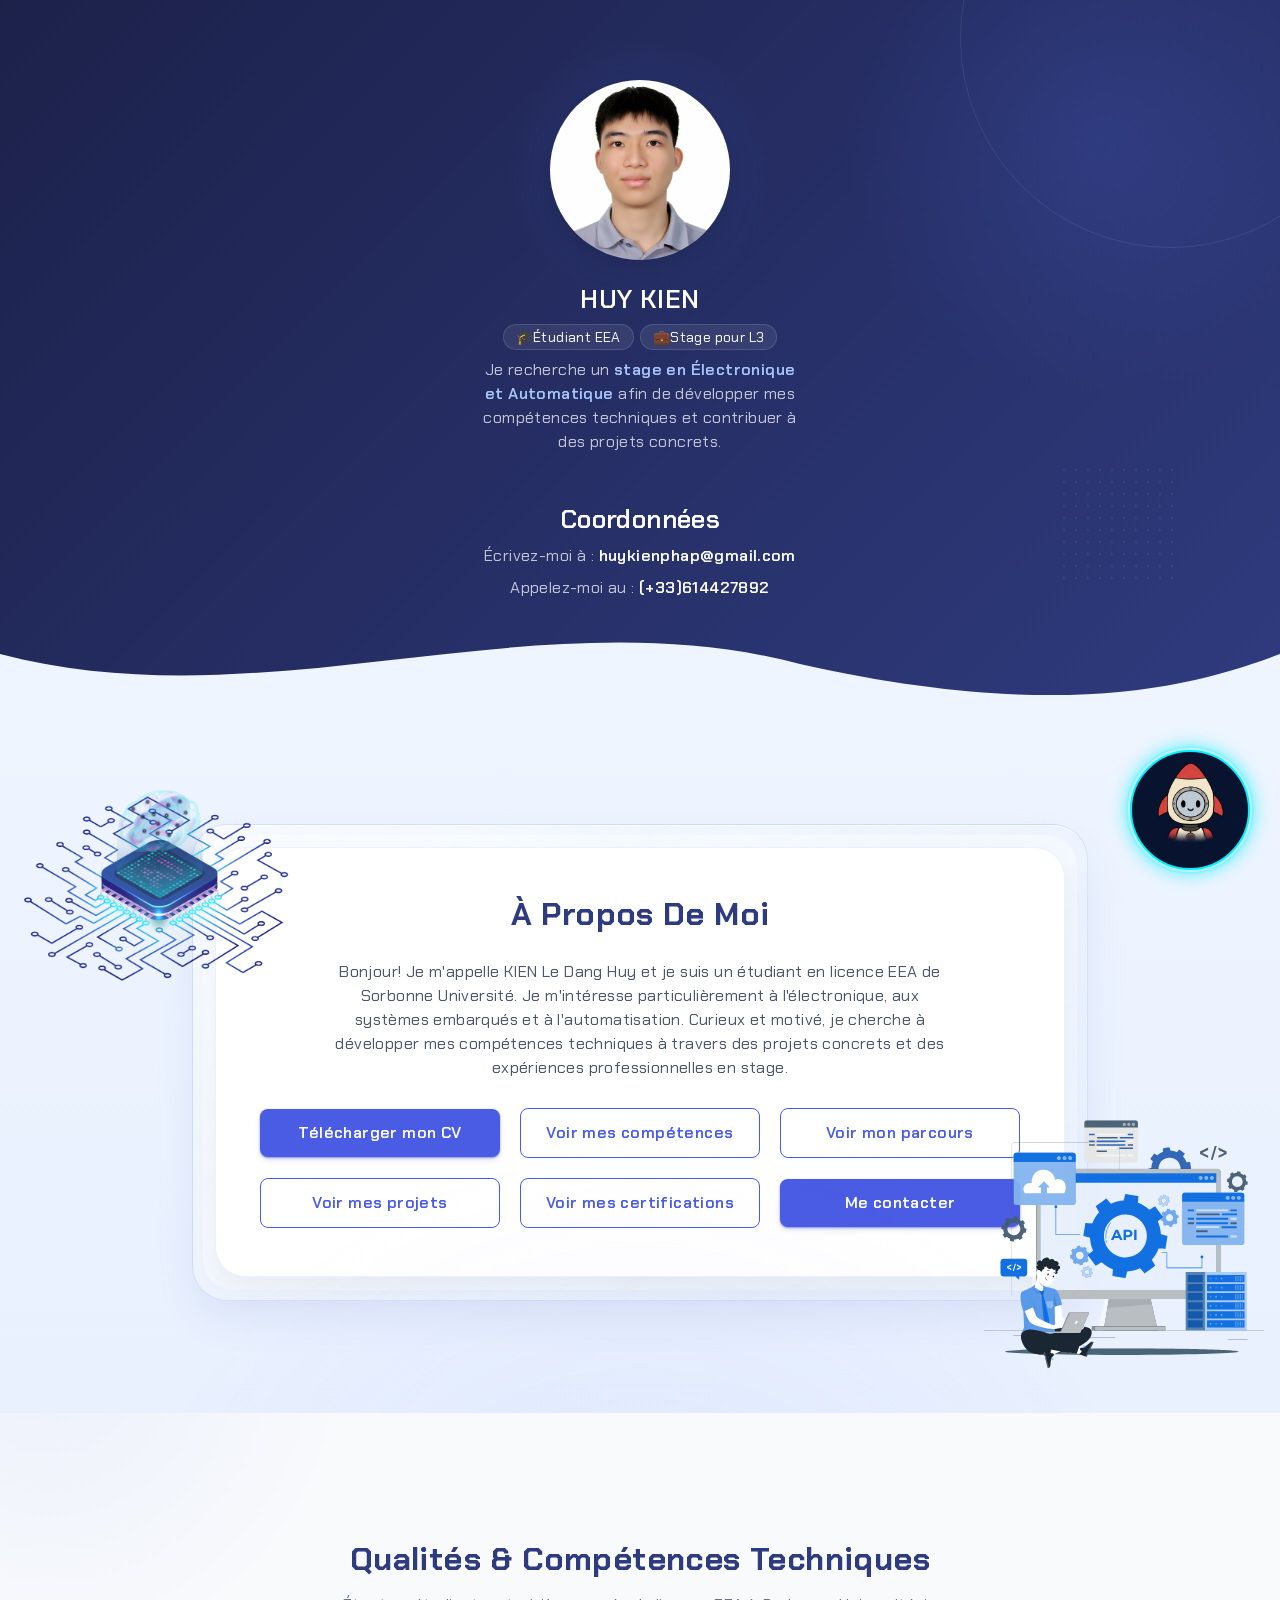
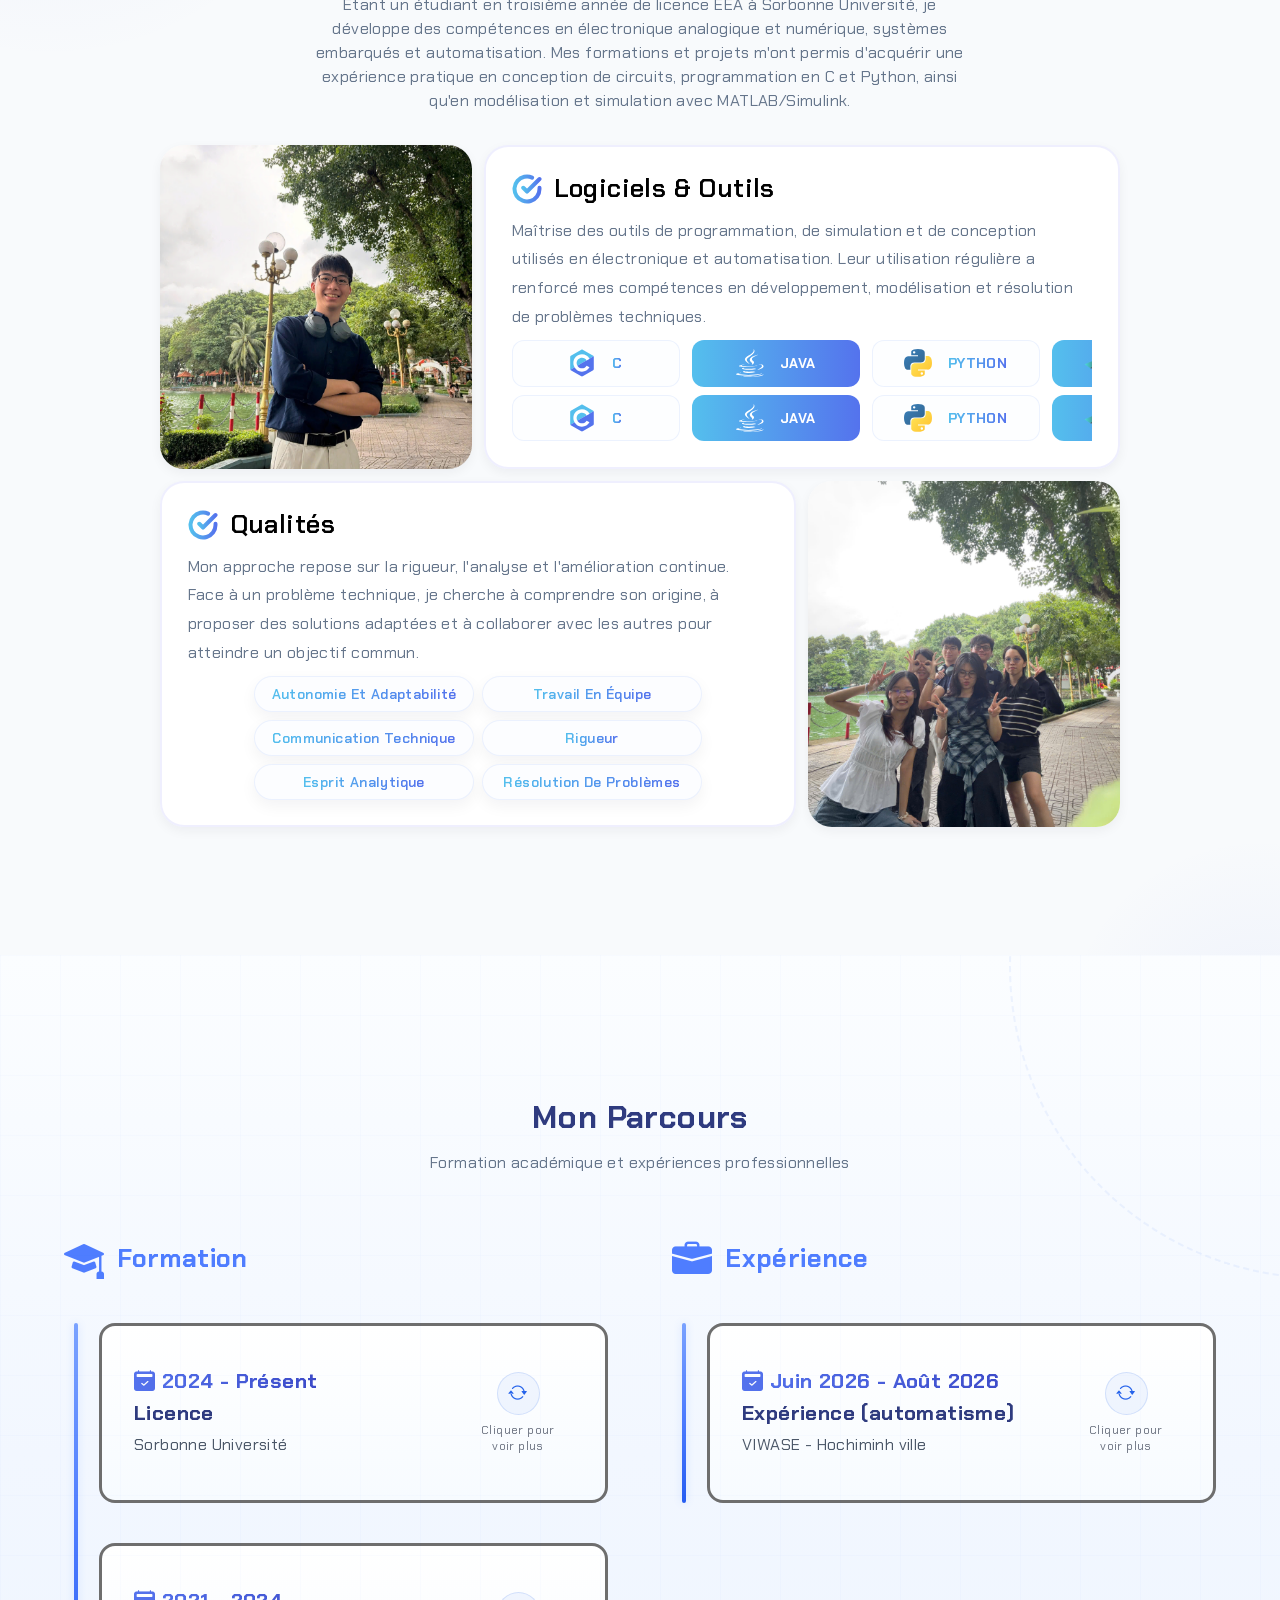
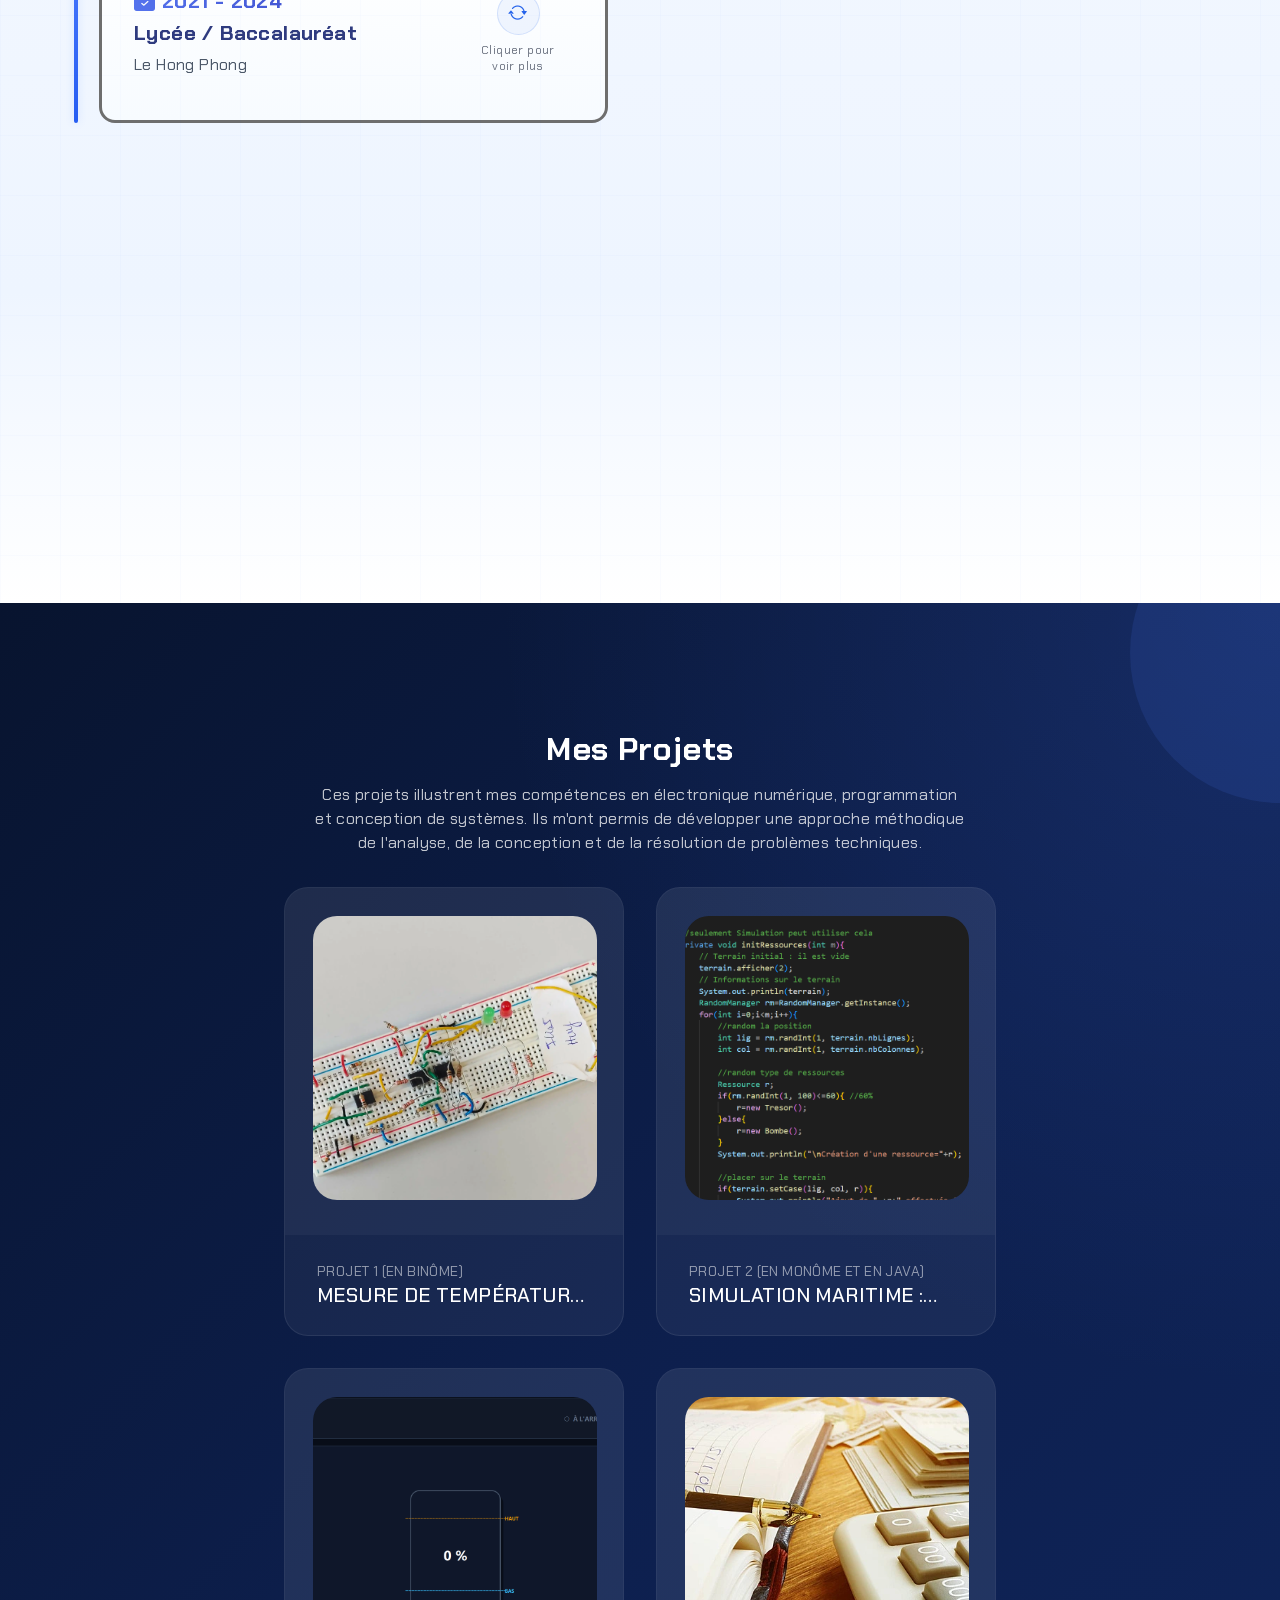
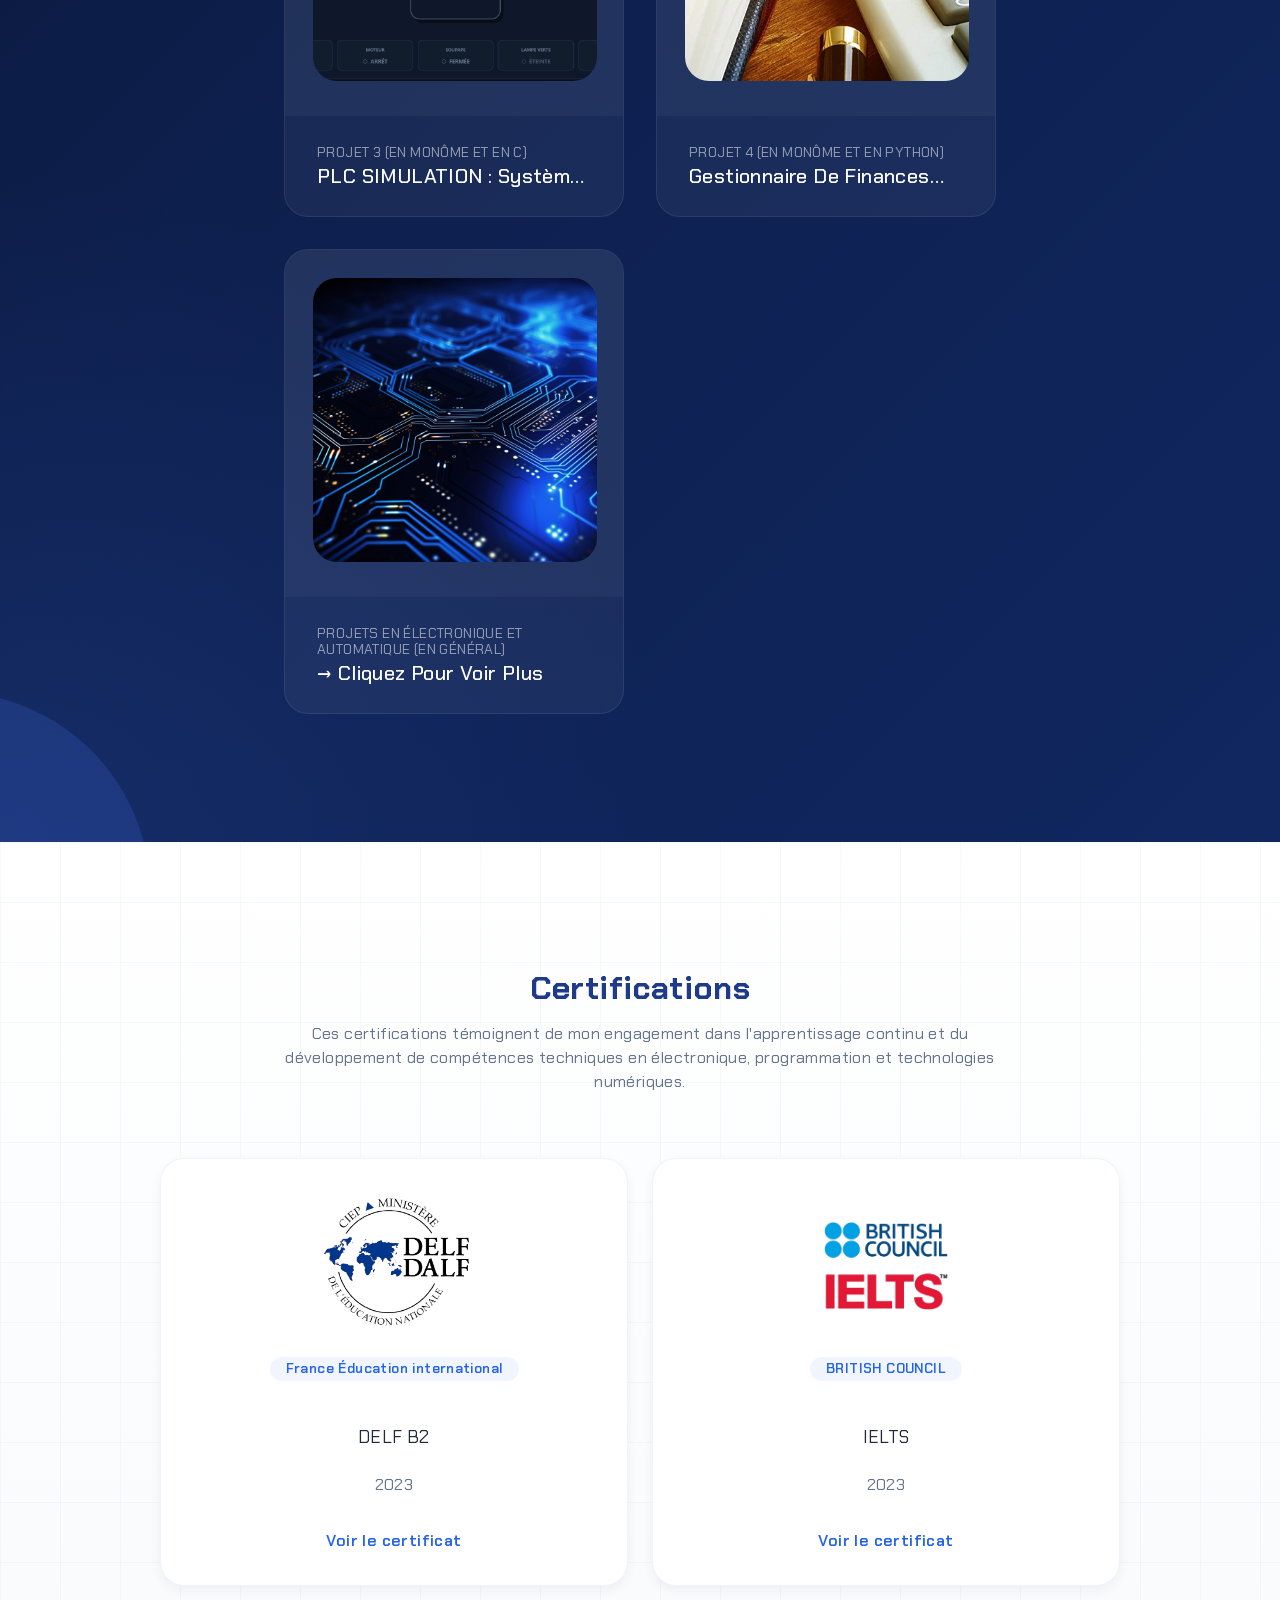
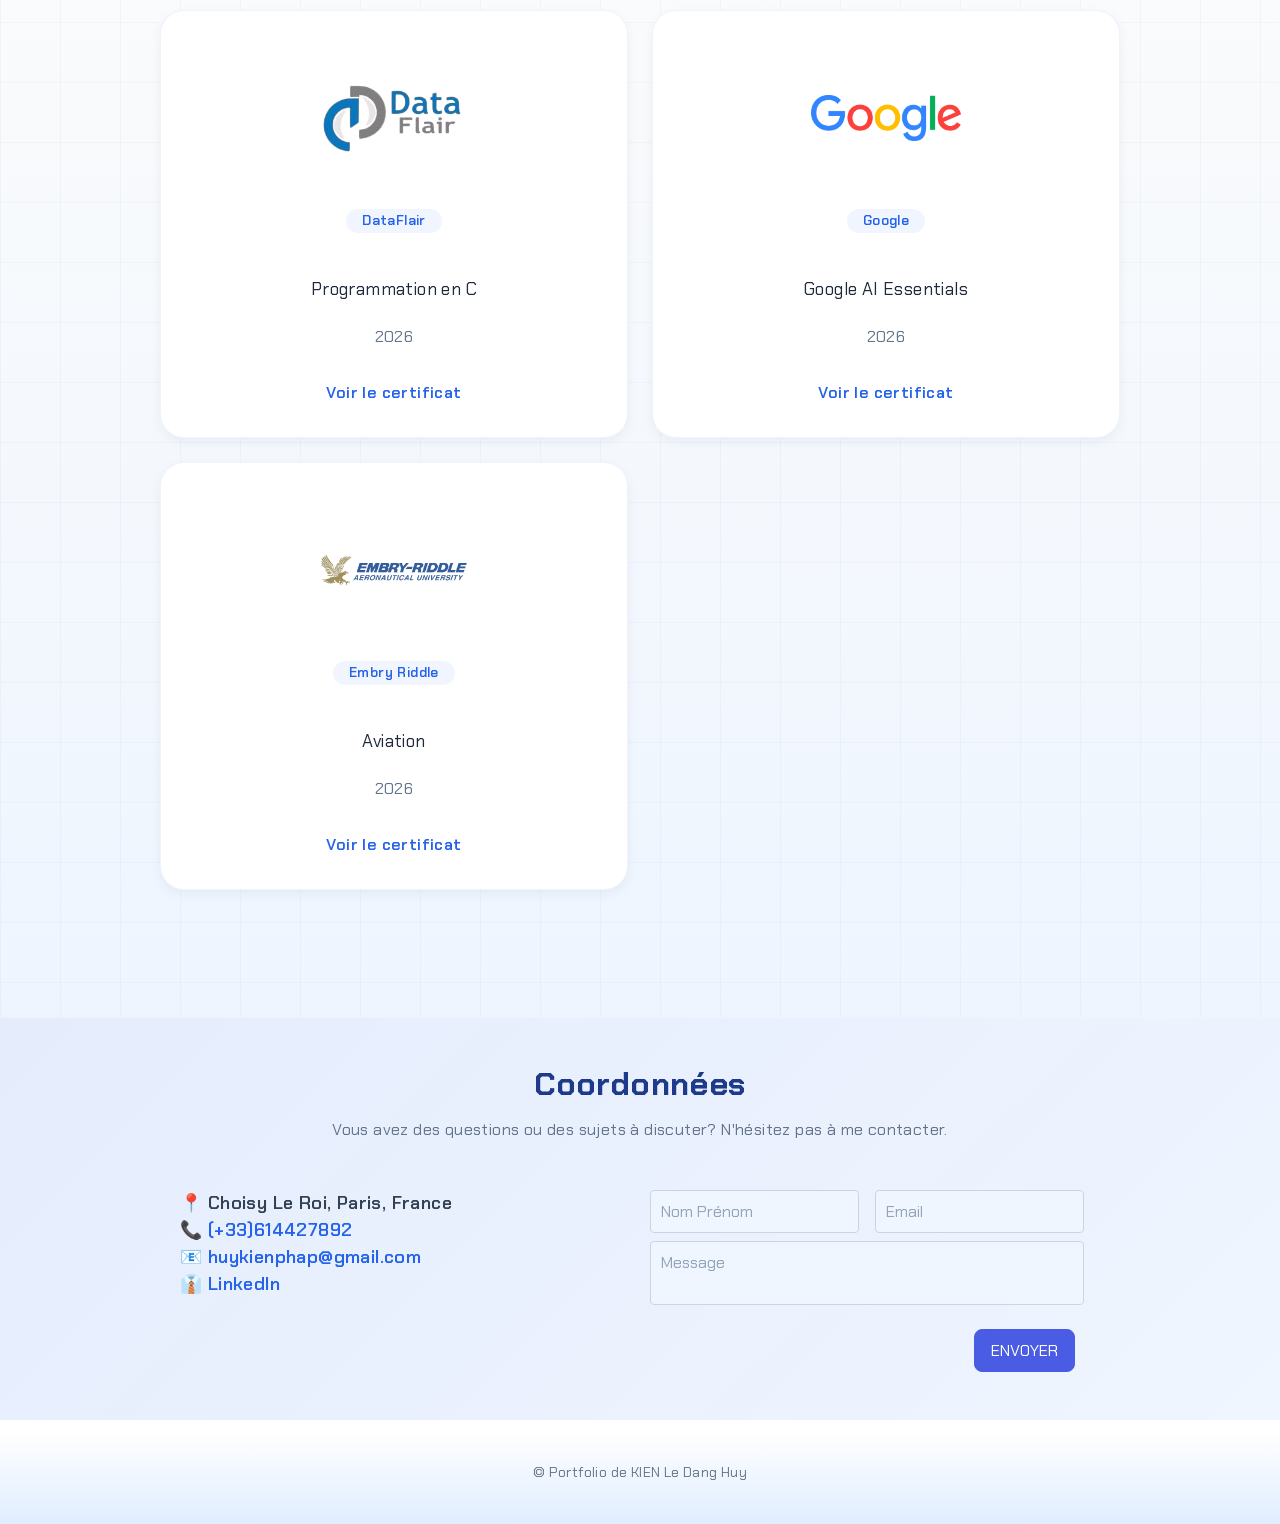
==== commit 454b3520: "Update Experience" ====
--- a/index.html
+++ b/index.html
@@ -648,7 +648,7 @@
                         <i class="bi bi-calendar2-check-fill"></i>
                         Juin 2026 - Août 2026
                       </div>
-                      <h3>Expérience en automatisme</h3>
+                      <h3>Expérience (automatisme)</h3>
                       <p>VIWASE - Hochiminh ville</p>
                     </div>
                     <div class="rotation-icon-wrapper">
@@ -668,7 +668,7 @@
                       />
                     </div>
                     <div class="card-back-right">
-                      <h3>Expérience en automatisme</h3>
+                      <h3>Expérience (automatisme)</h3>
                       <div class="card-info-line">
                         <i class="bi bi-geo-alt"></i>
                         Hochiminh ville, Vietnam
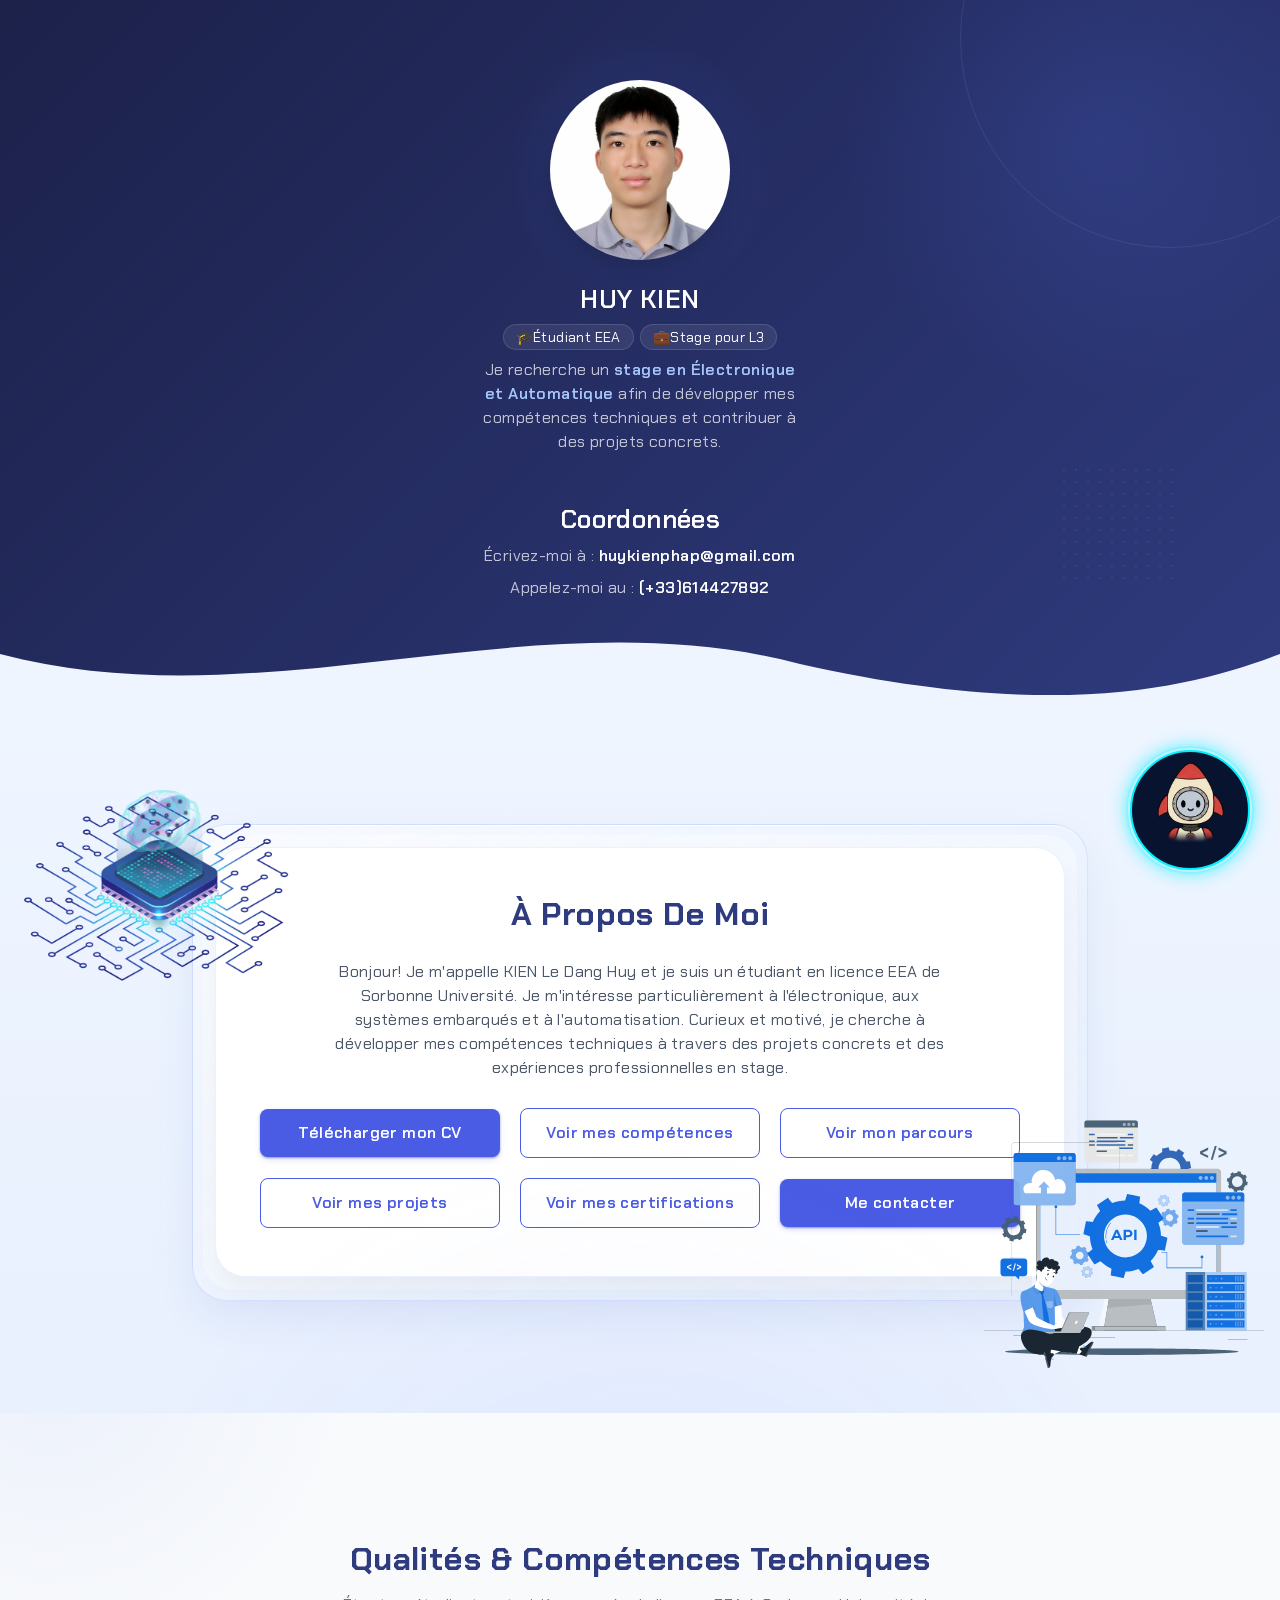
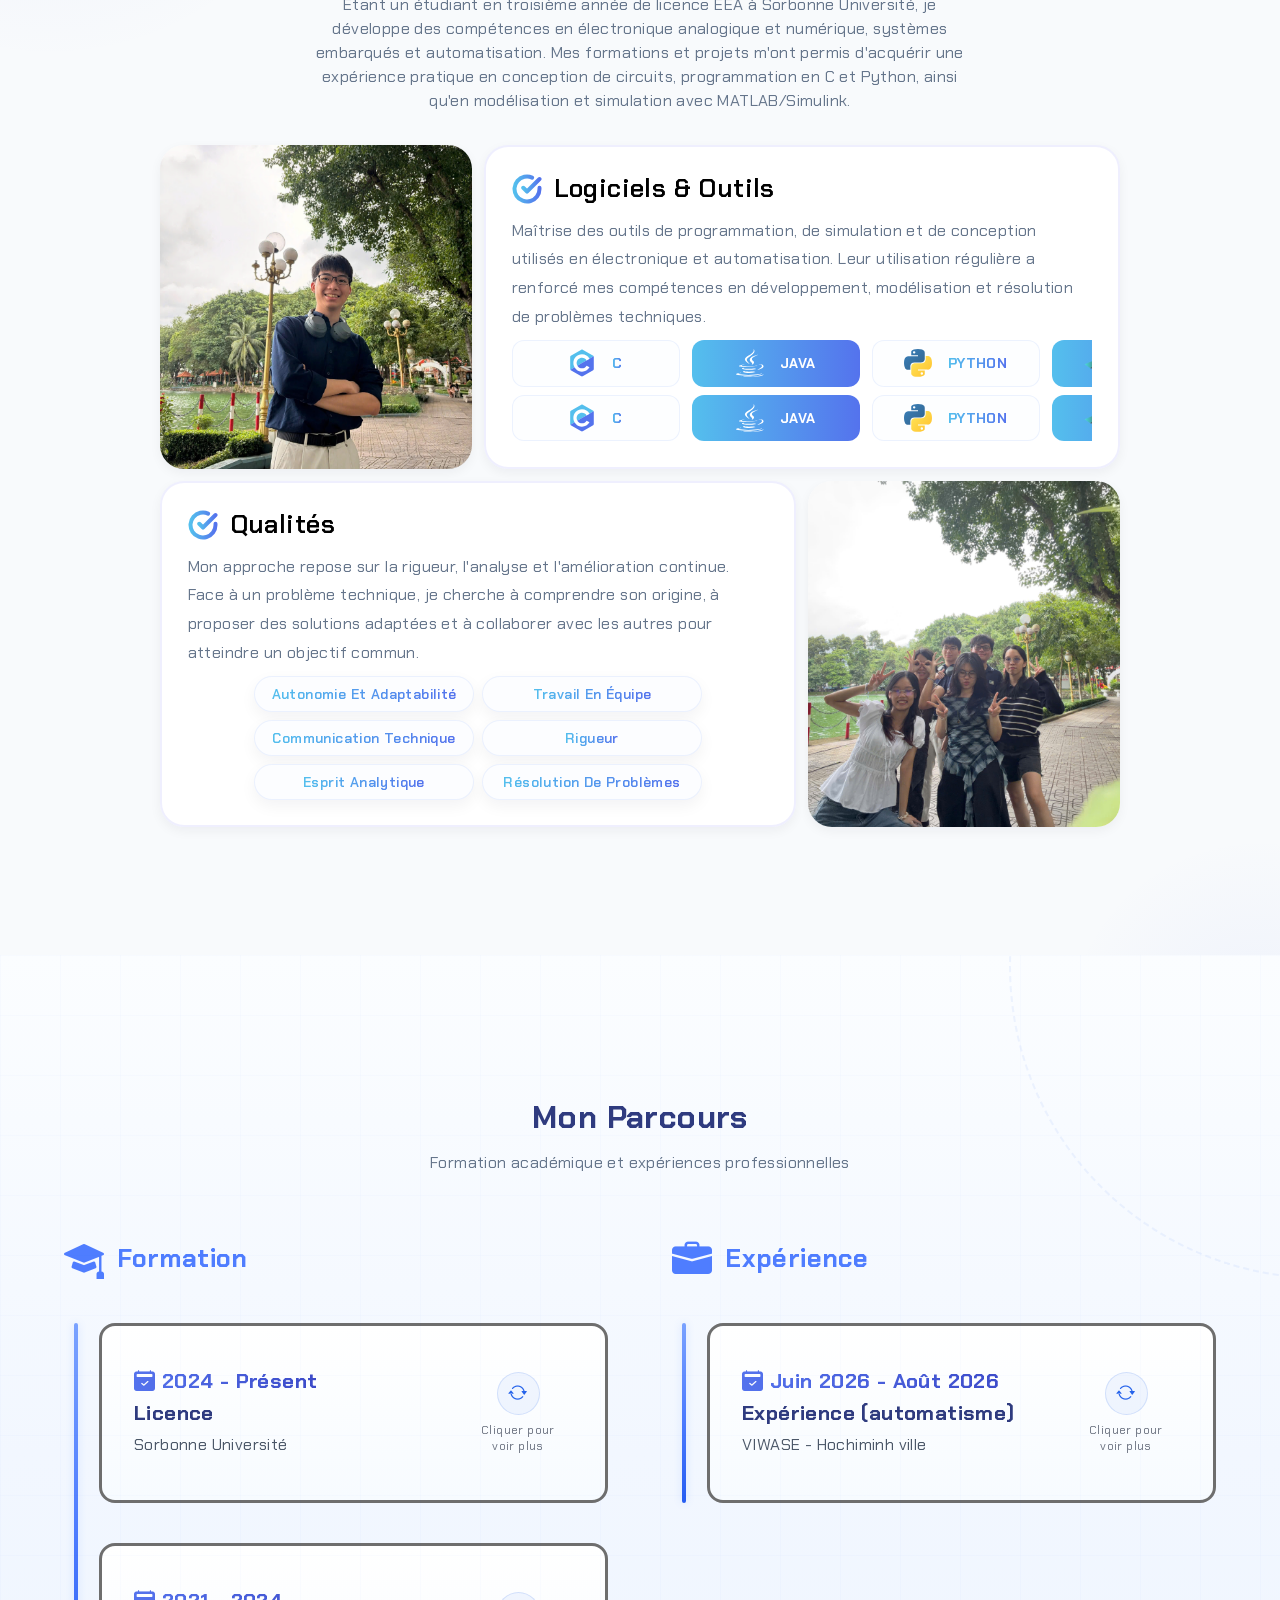
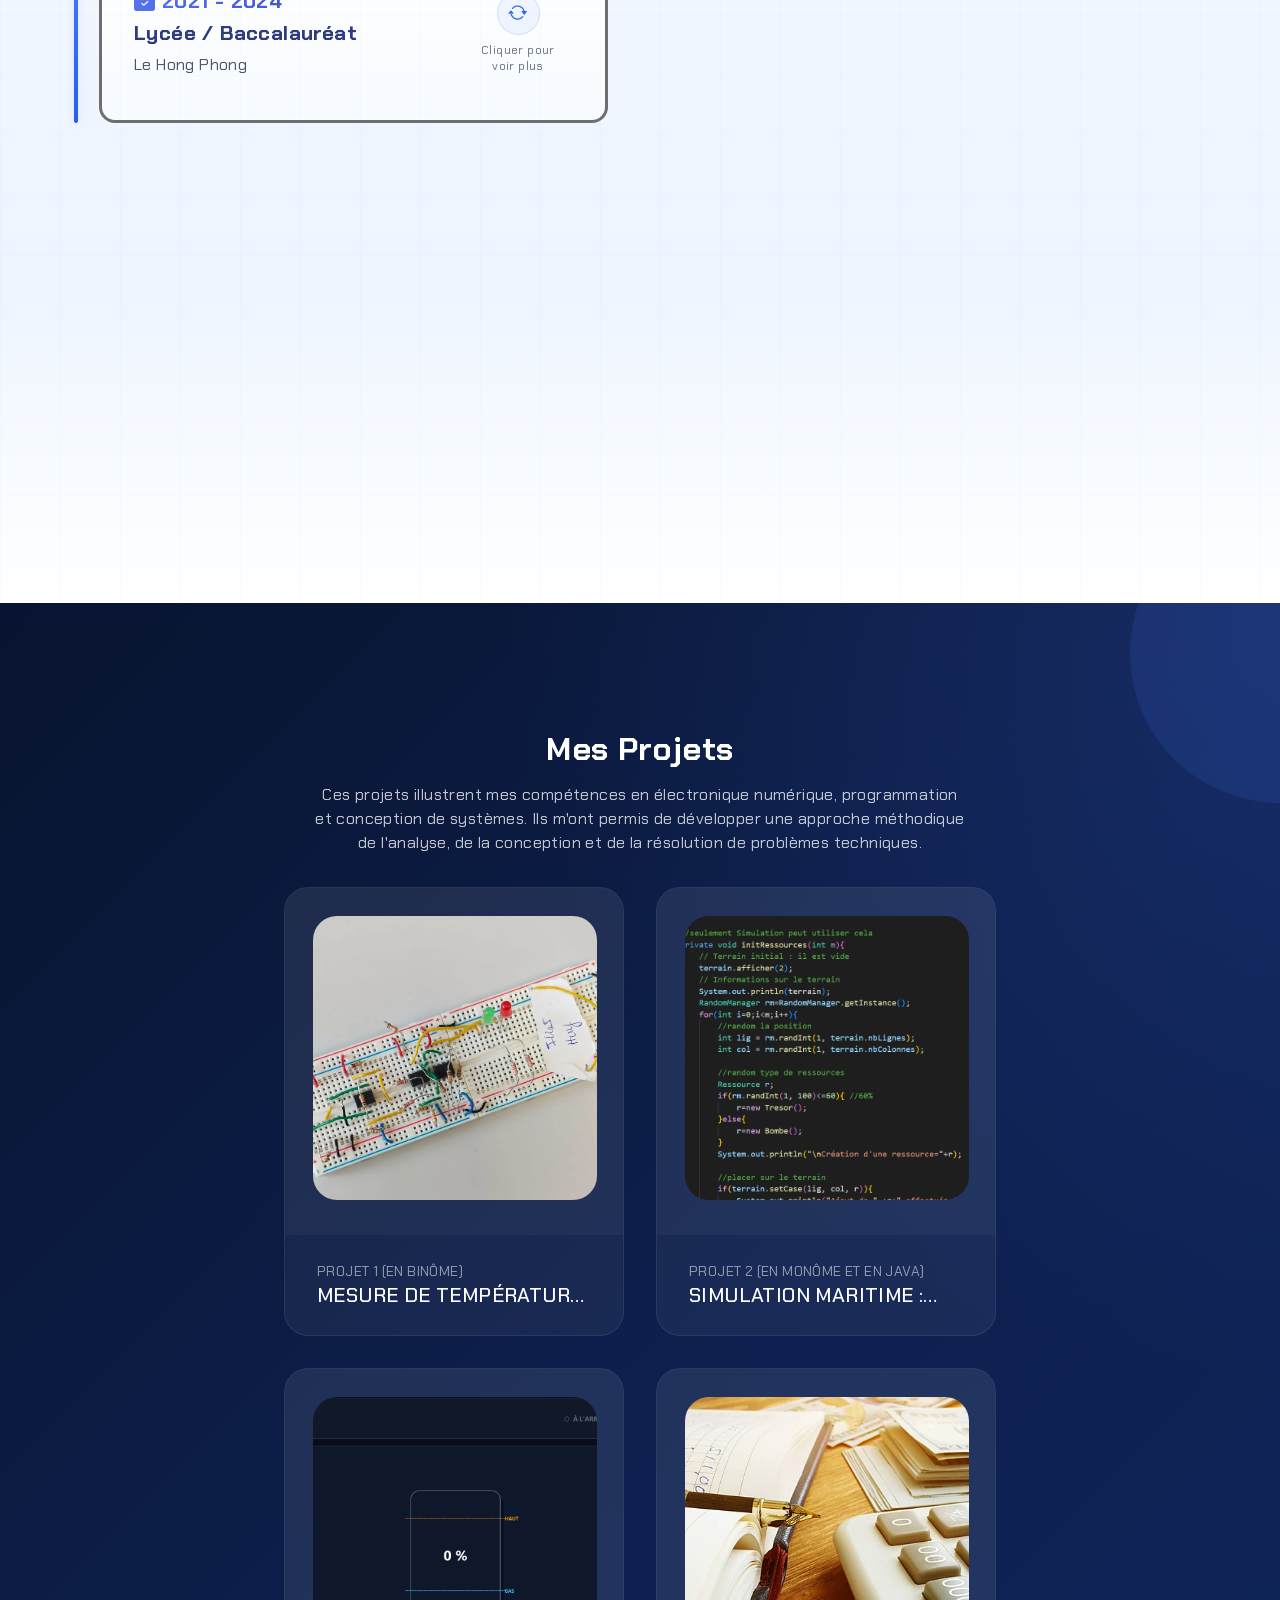
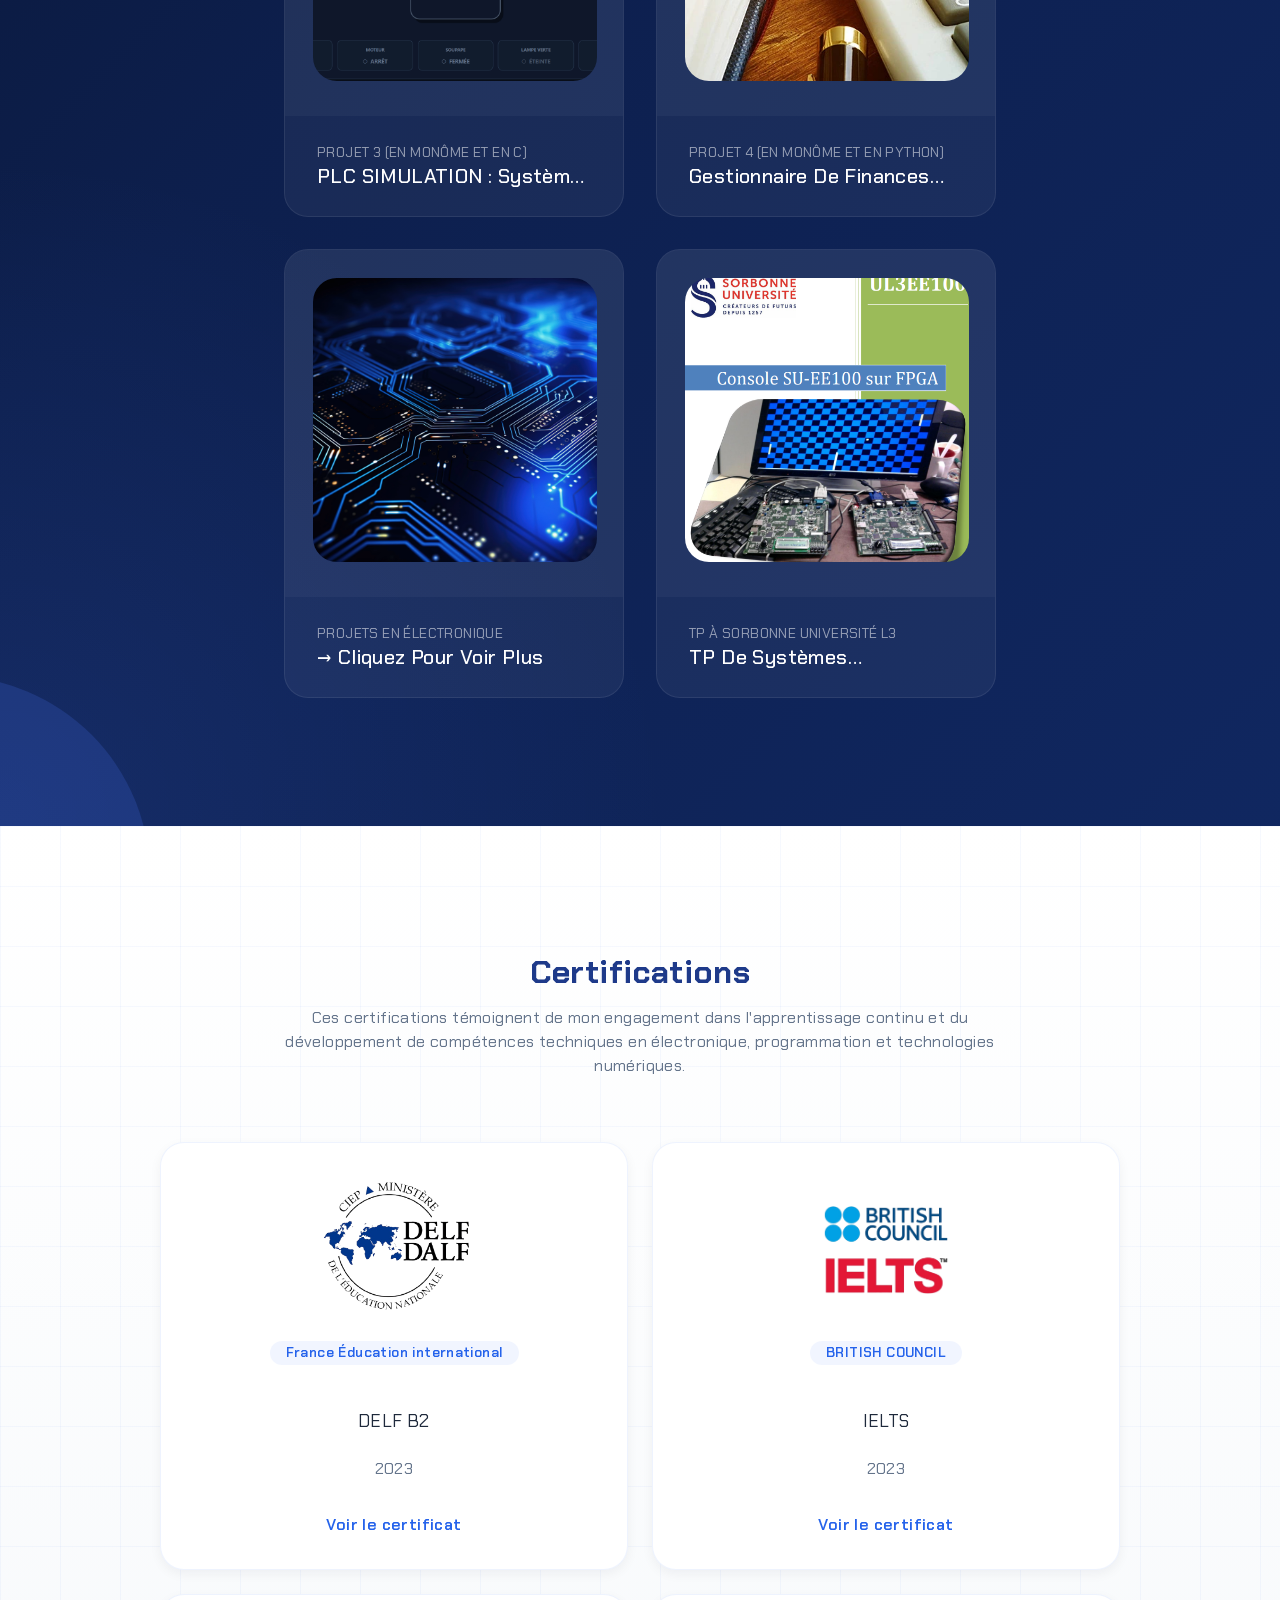
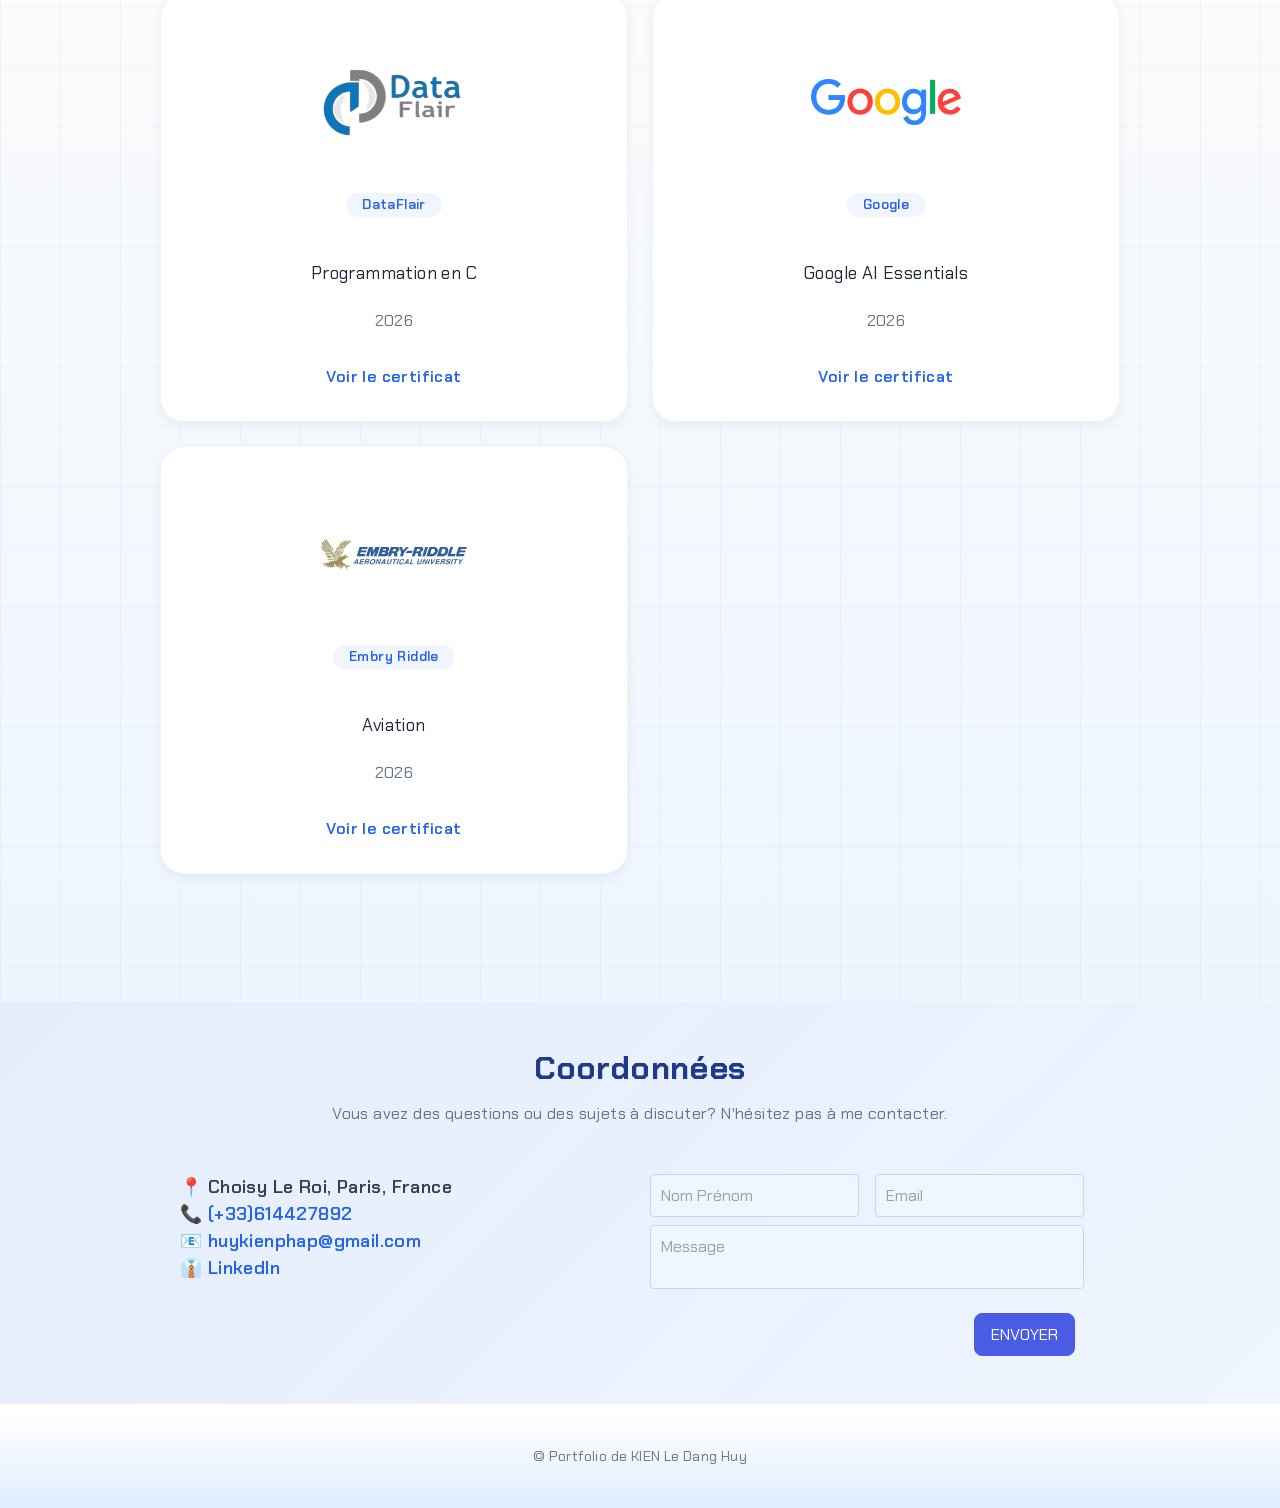
==== commit 1b2db160: "Update a bit of new web" ====
--- a/index.html
+++ b/index.html
@@ -810,8 +810,25 @@
               </div>
 
               <div class="projects__cards_titles">
-                <h4>Projets en Électronique et Automatique (en général)</h4>
+                <h4>Projets en Électronique</h4>
                 <h3>→ Cliquez pour voir plus</h3>
+              </div>
+            </div>
+          </a>
+
+          <a href="electrical-projects.html">
+            <div class="projects_cards">
+              <div class="projects__cards_wrapper">
+                <img
+                  src="./assets/TP_Elec_img.webp"
+                  alt="project5"
+                  class="projects__cards_img"
+                />
+              </div>
+
+              <div class="projects__cards_titles">
+                <h4>TP à Sorbonne Université L3</h4>
+                <h3>TP de Systèmes Numériques avec Vivado</h3>
               </div>
             </div>
           </a>
@@ -1028,4 +1045,4 @@
     <script src="./js/scrollReveal.js"></script>
     <script src="./js/mascot.js"></script>
   </body>
-</html>+</html>
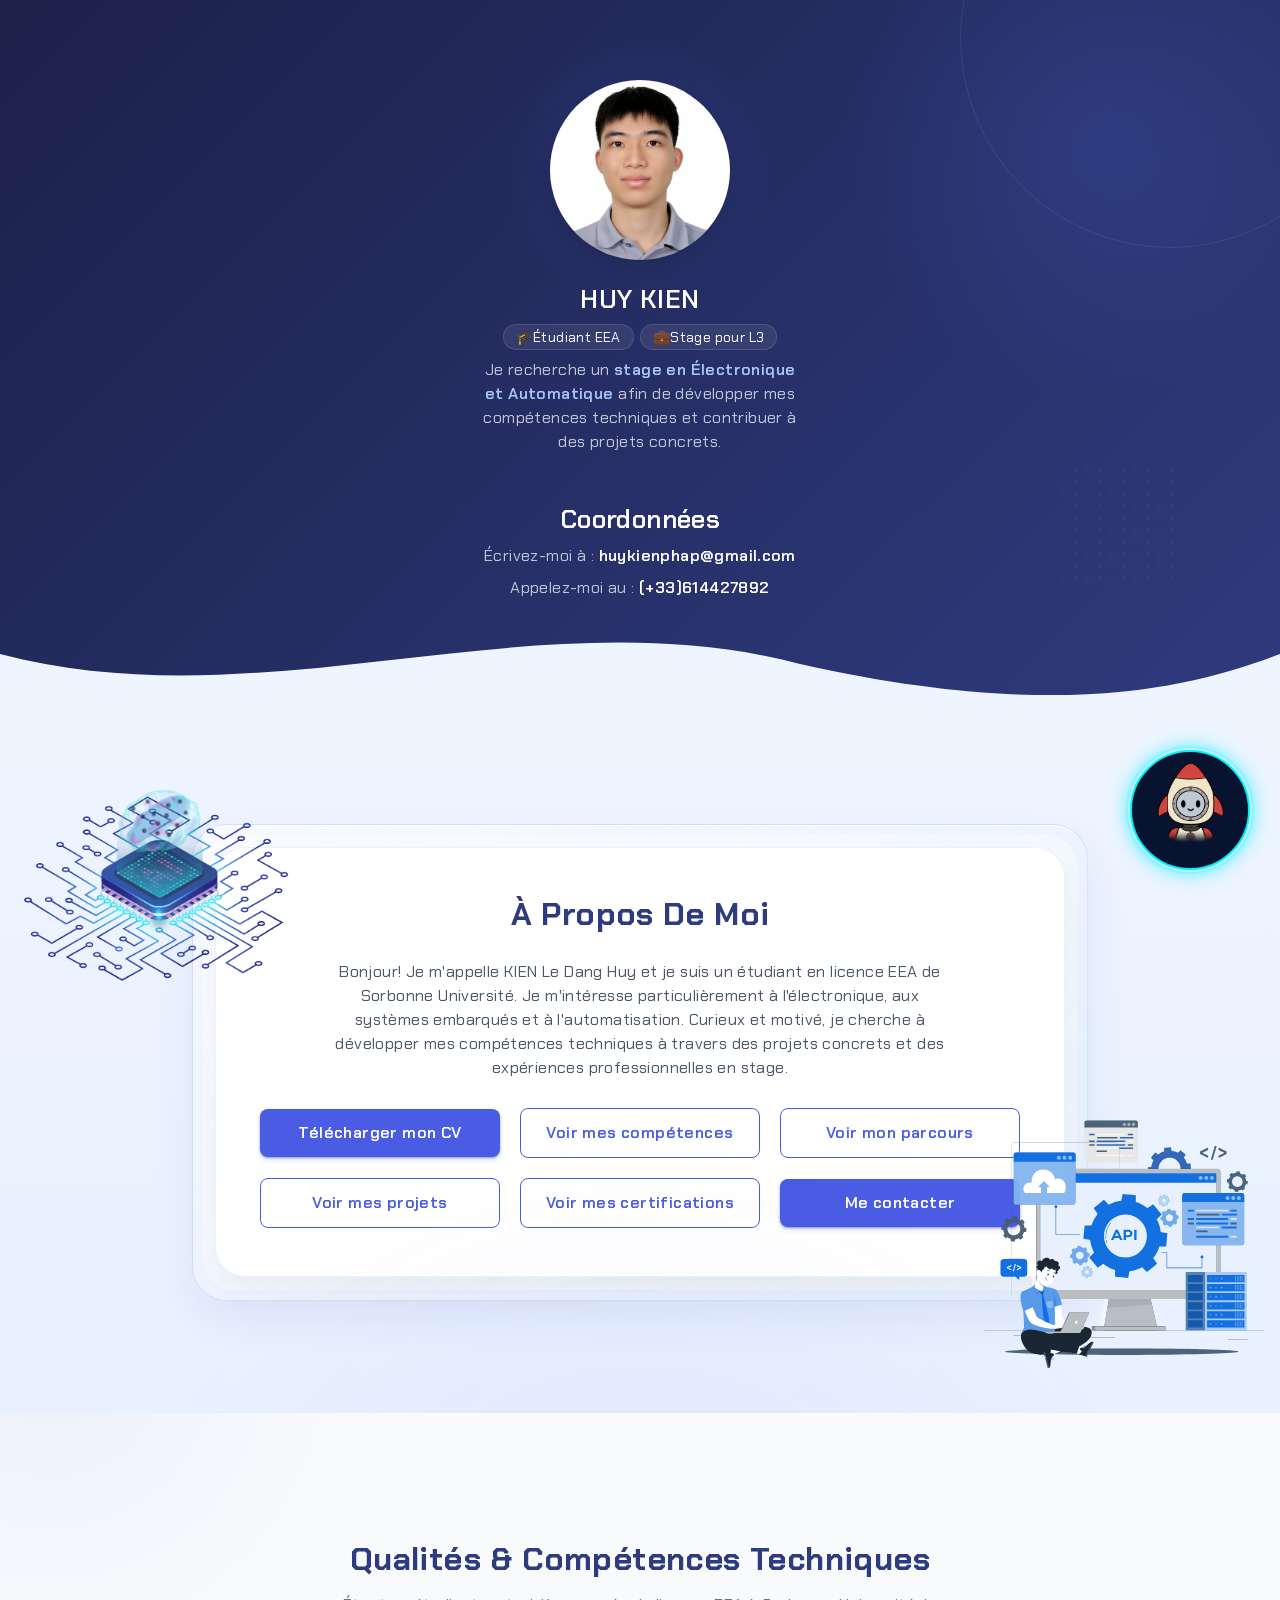
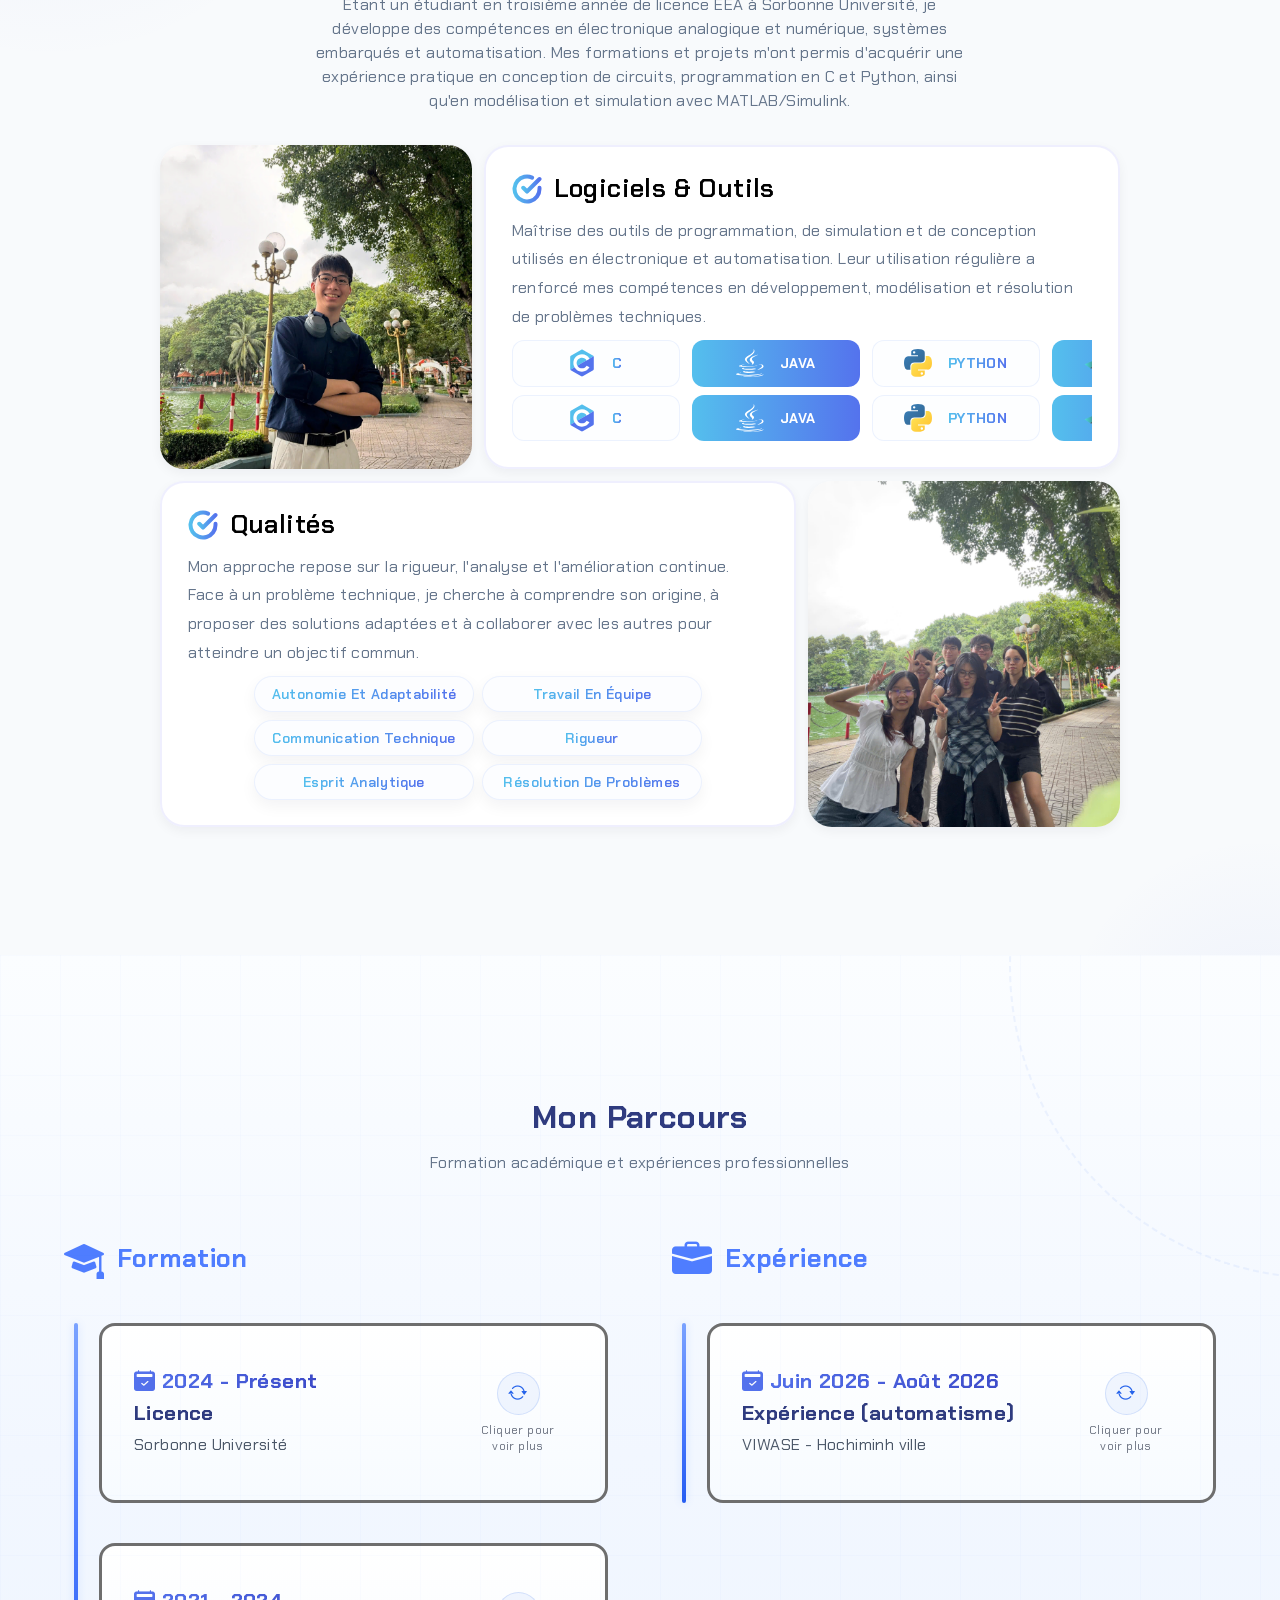
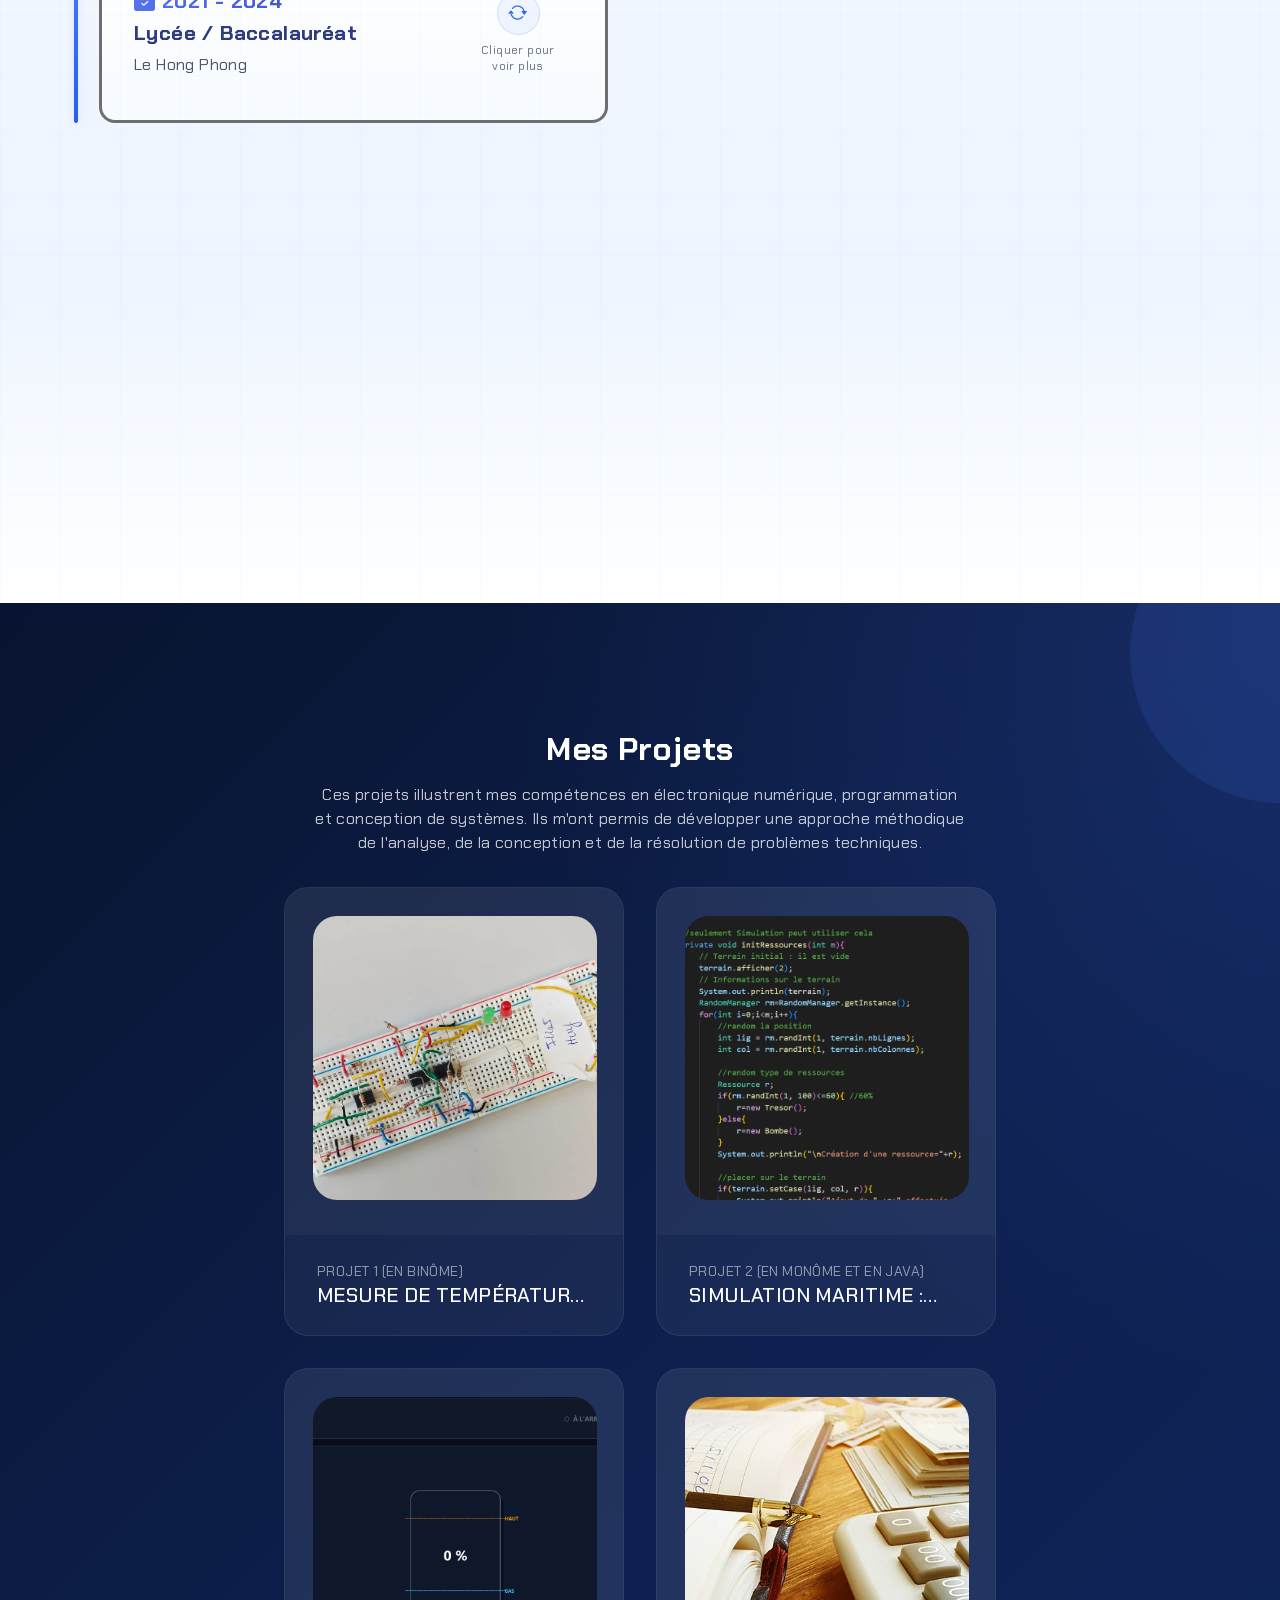
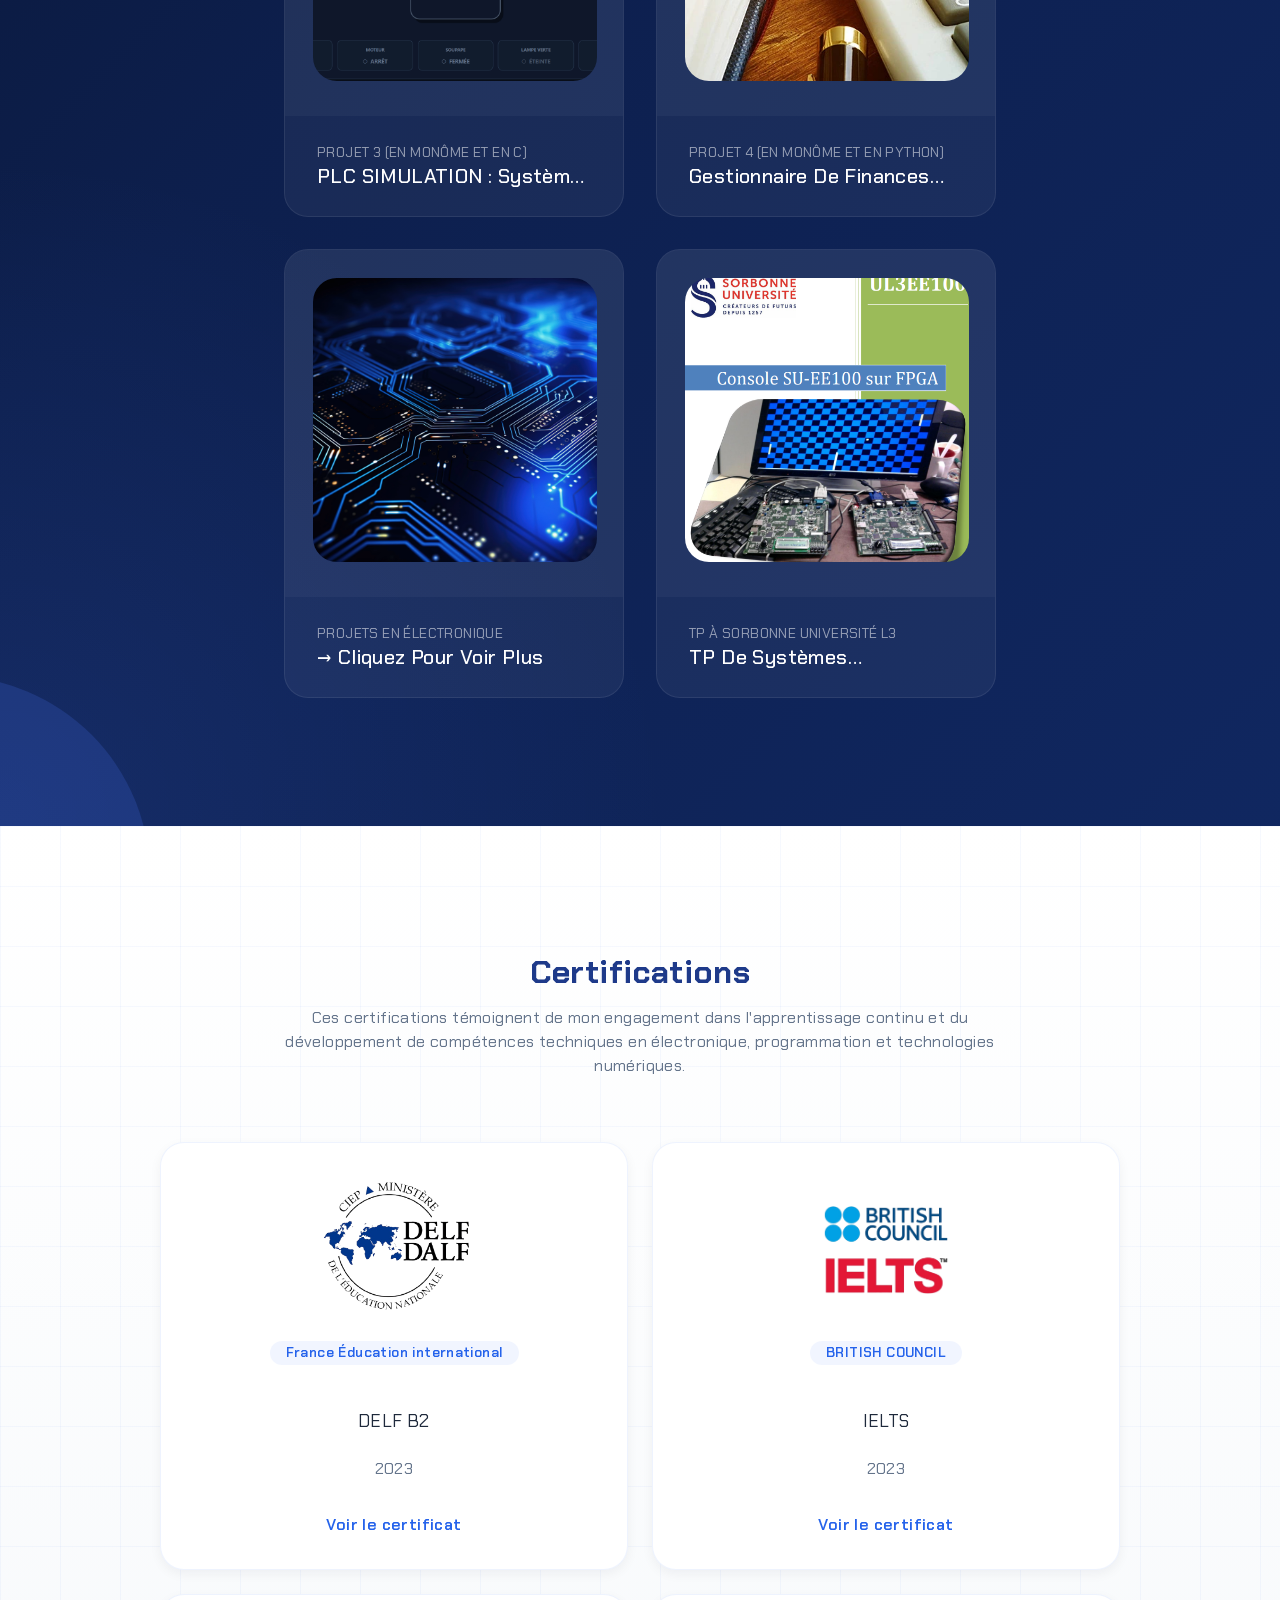
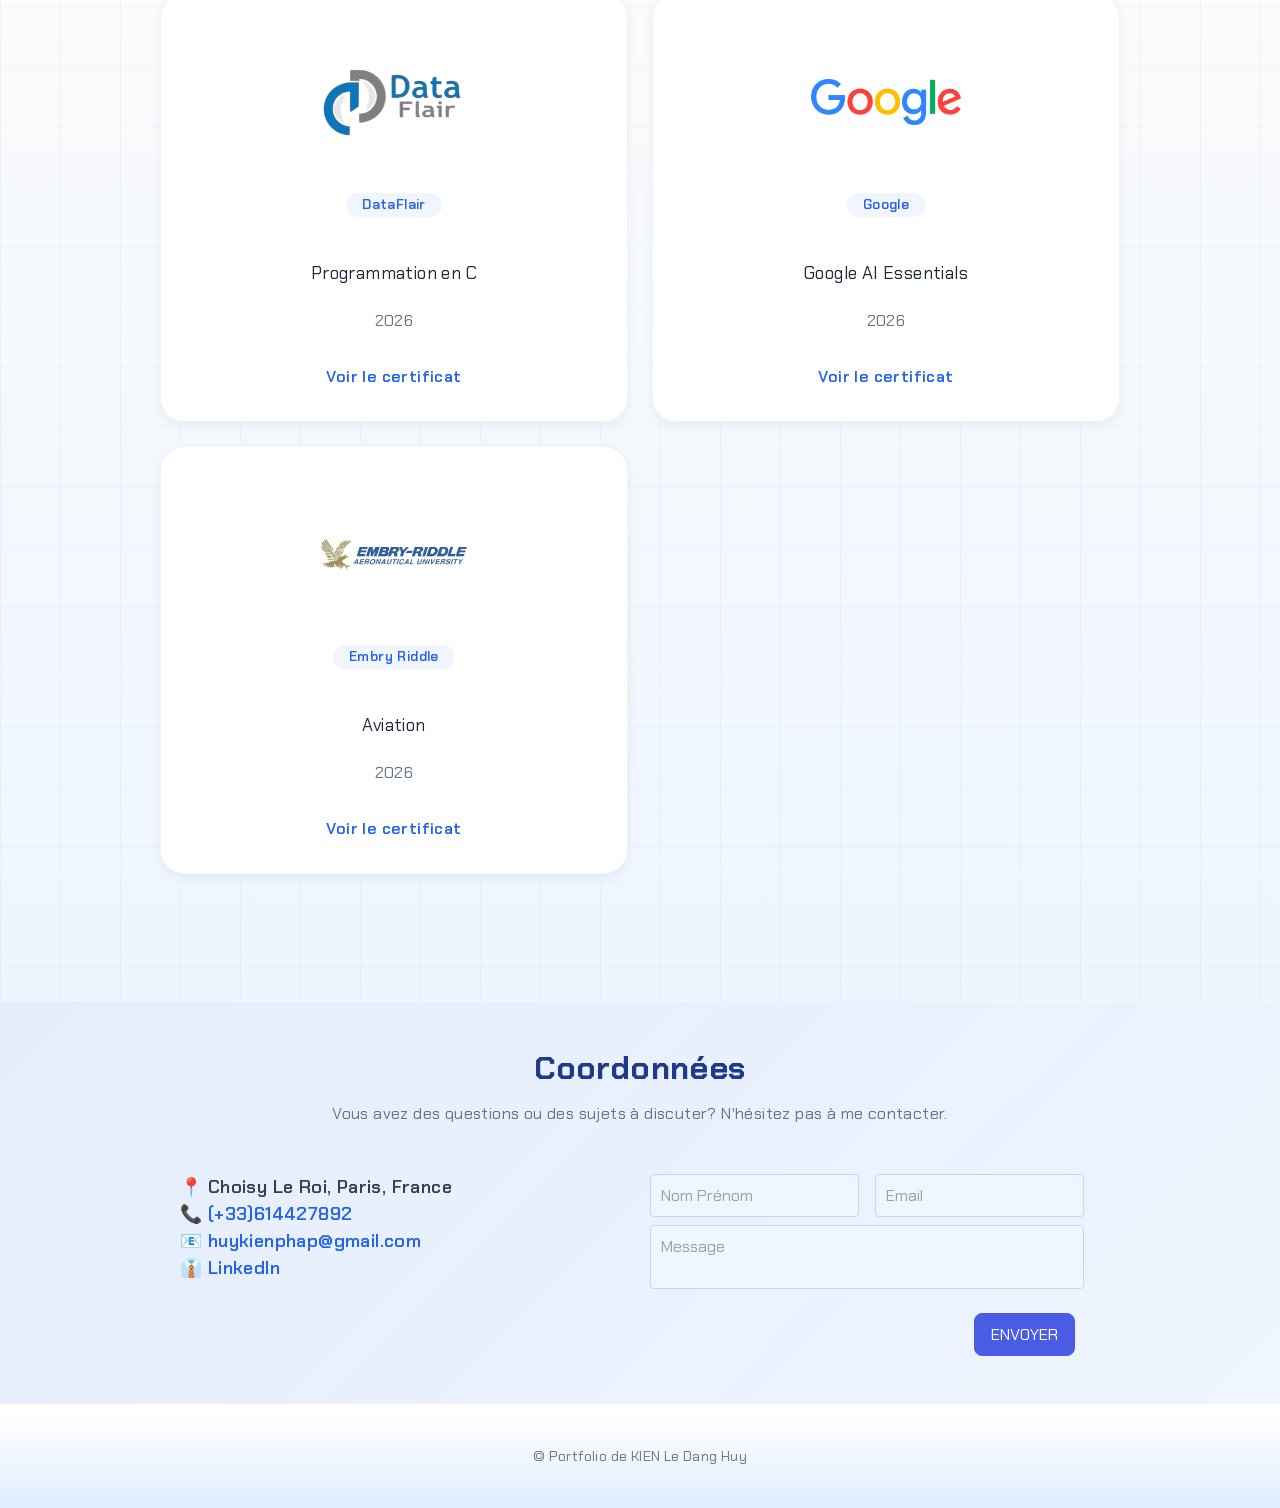
==== commit 42aedd11: "Update the whole new Project" ====
--- a/index.html
+++ b/index.html
@@ -816,7 +816,7 @@
             </div>
           </a>
 
-          <a href="electrical-projects.html">
+          <a href="/projects_html/projects_model_1.html">
             <div class="projects_cards">
               <div class="projects__cards_wrapper">
                 <img
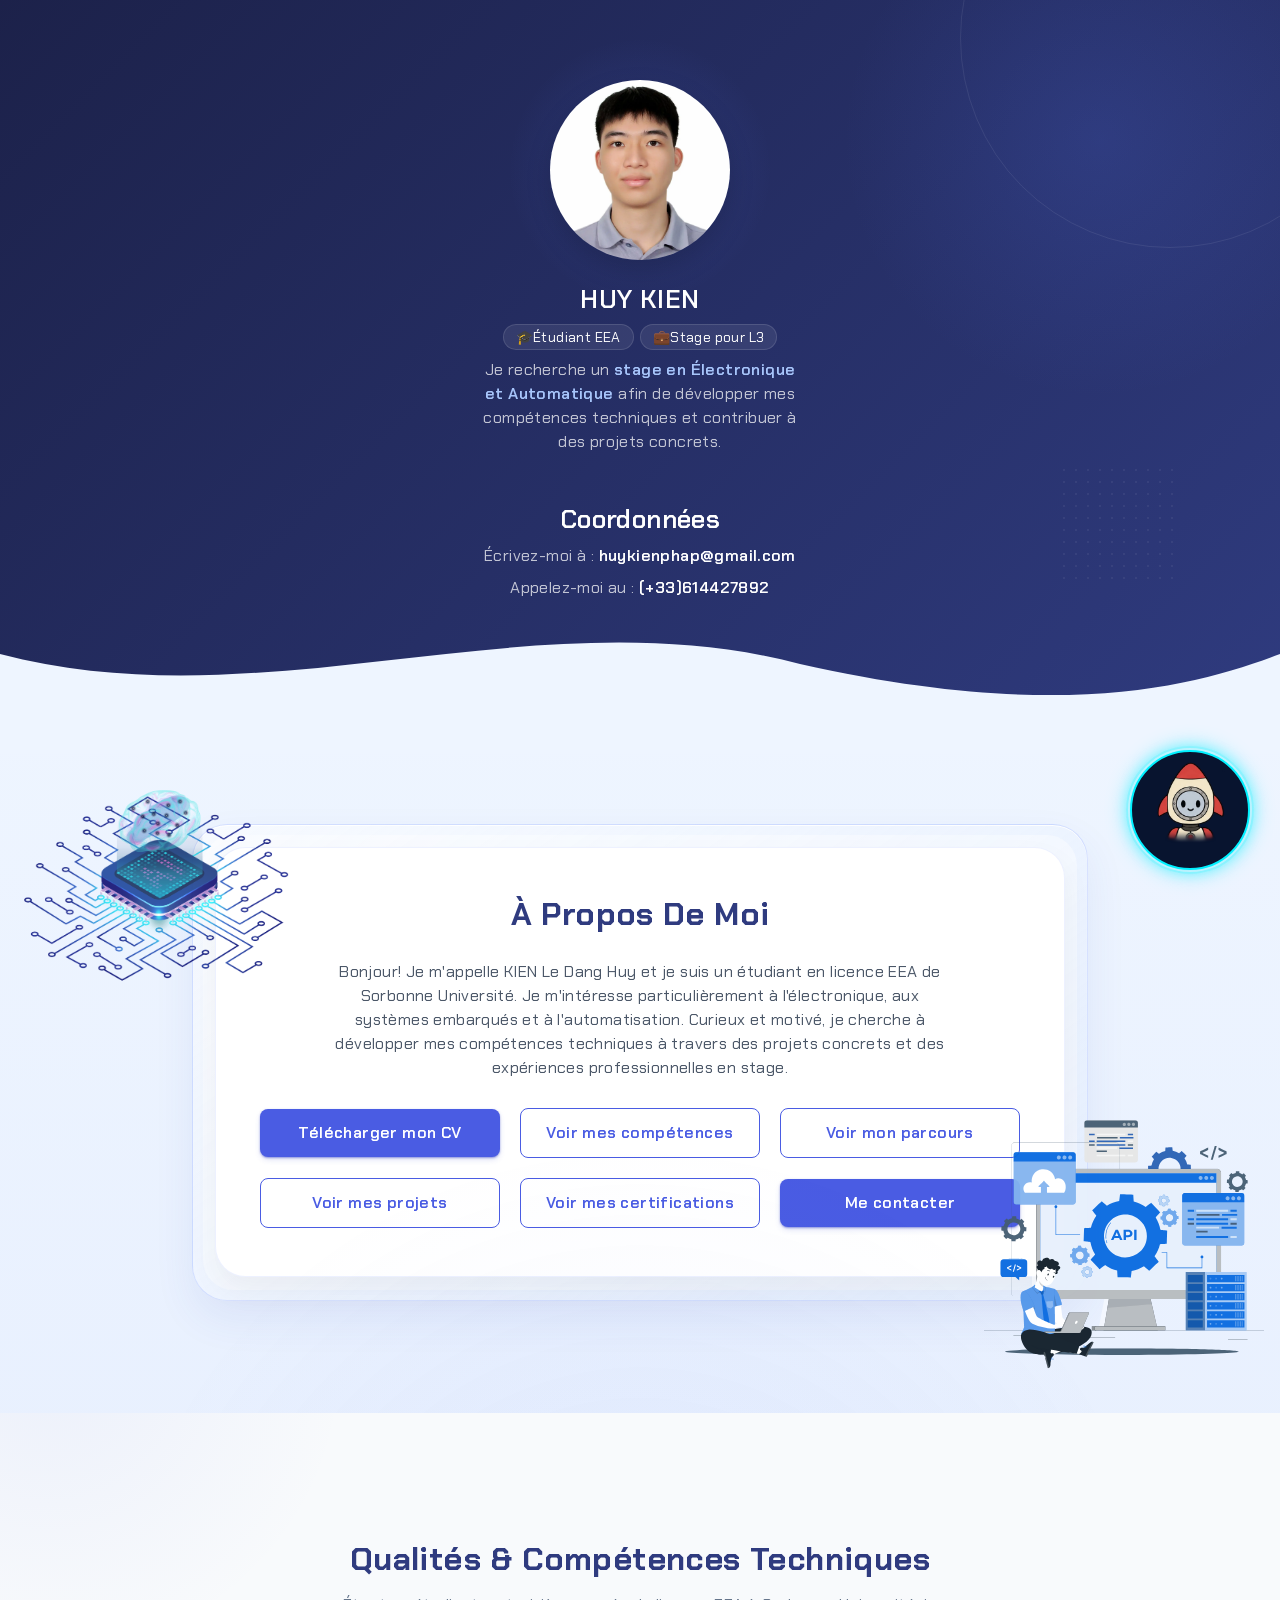
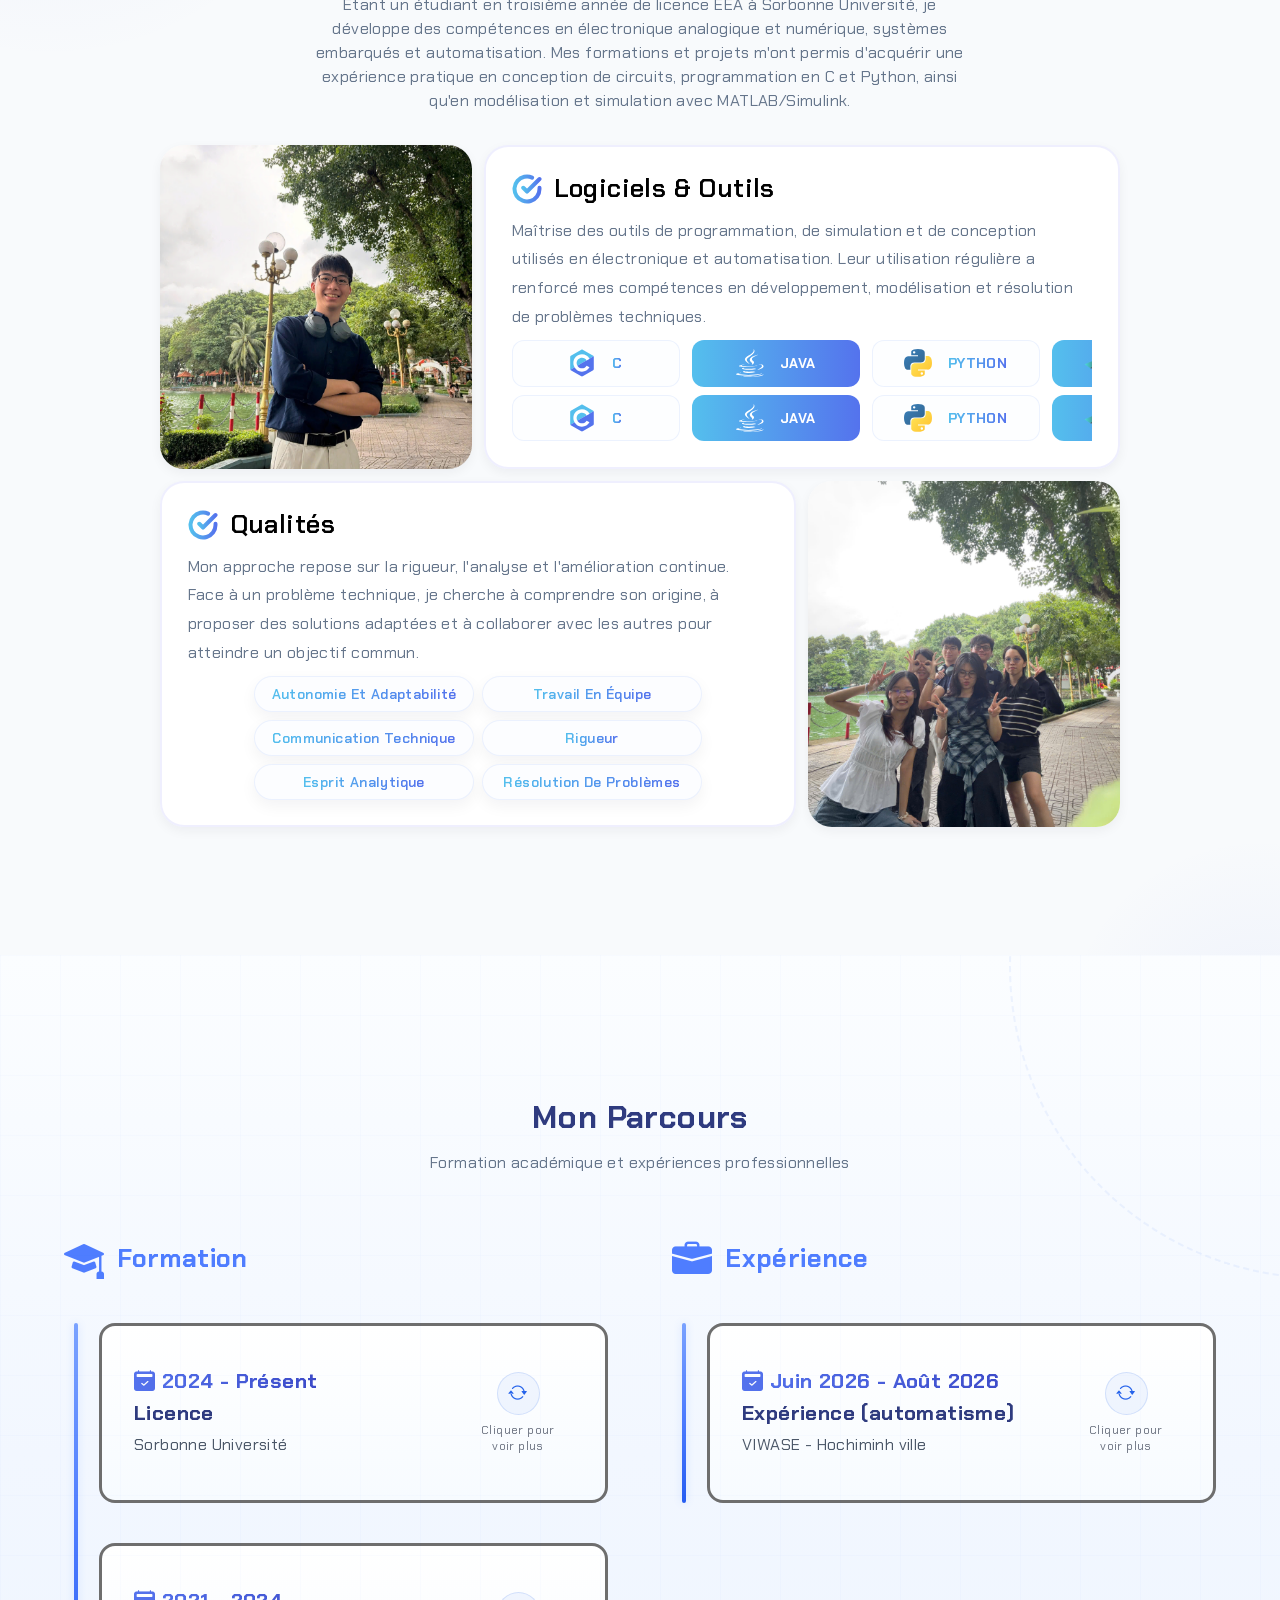
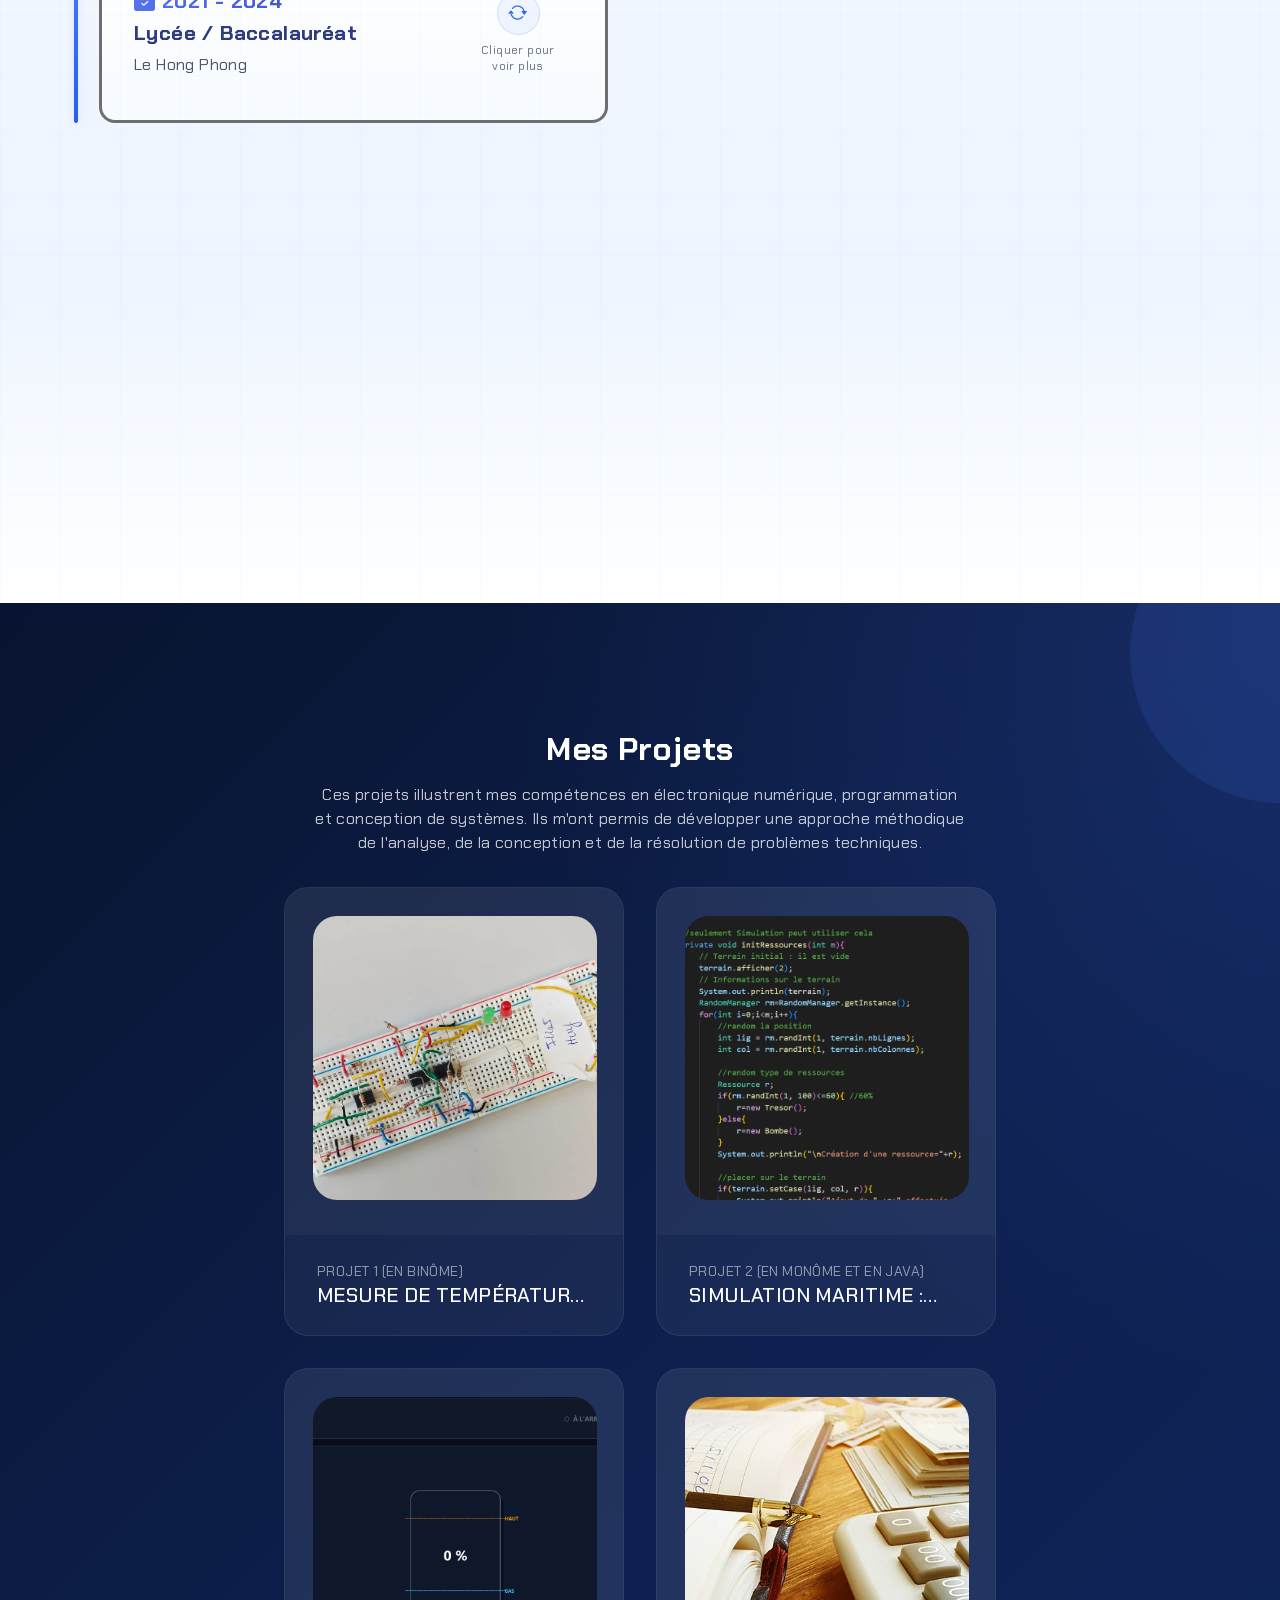
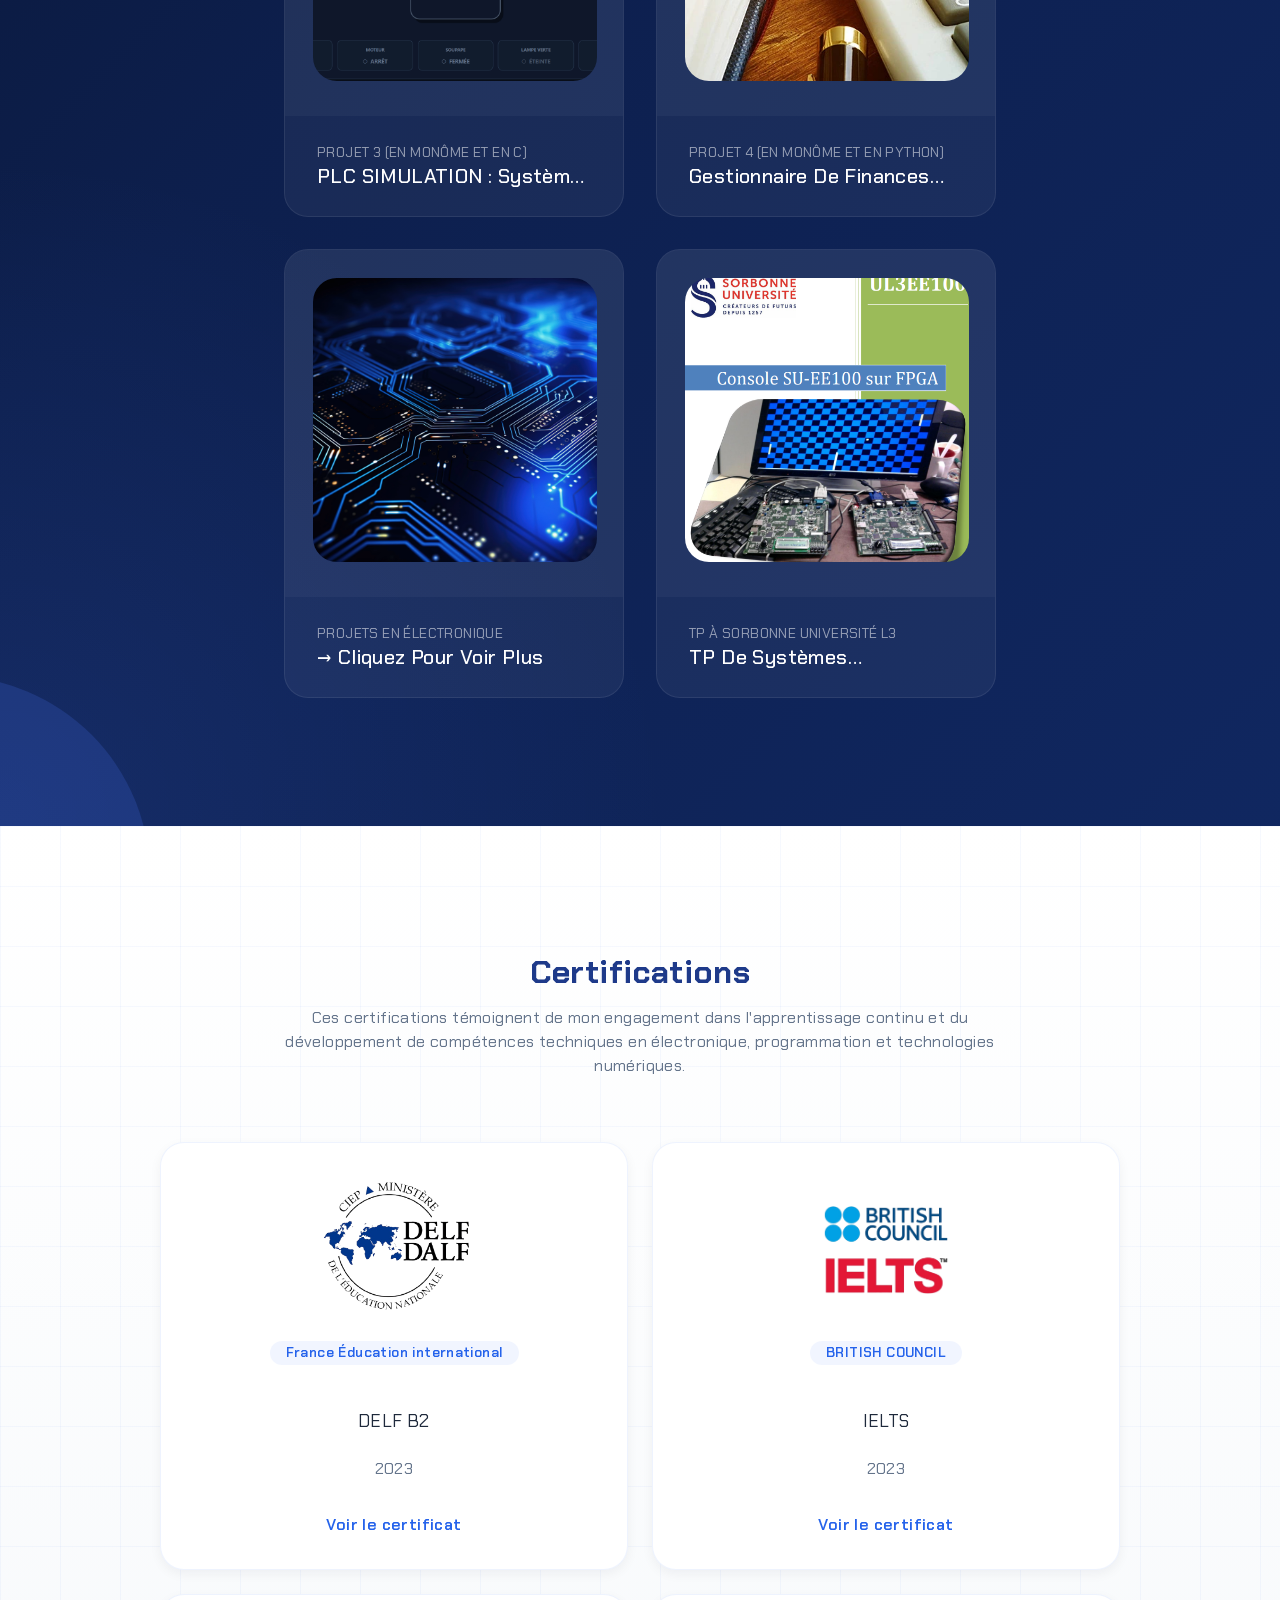
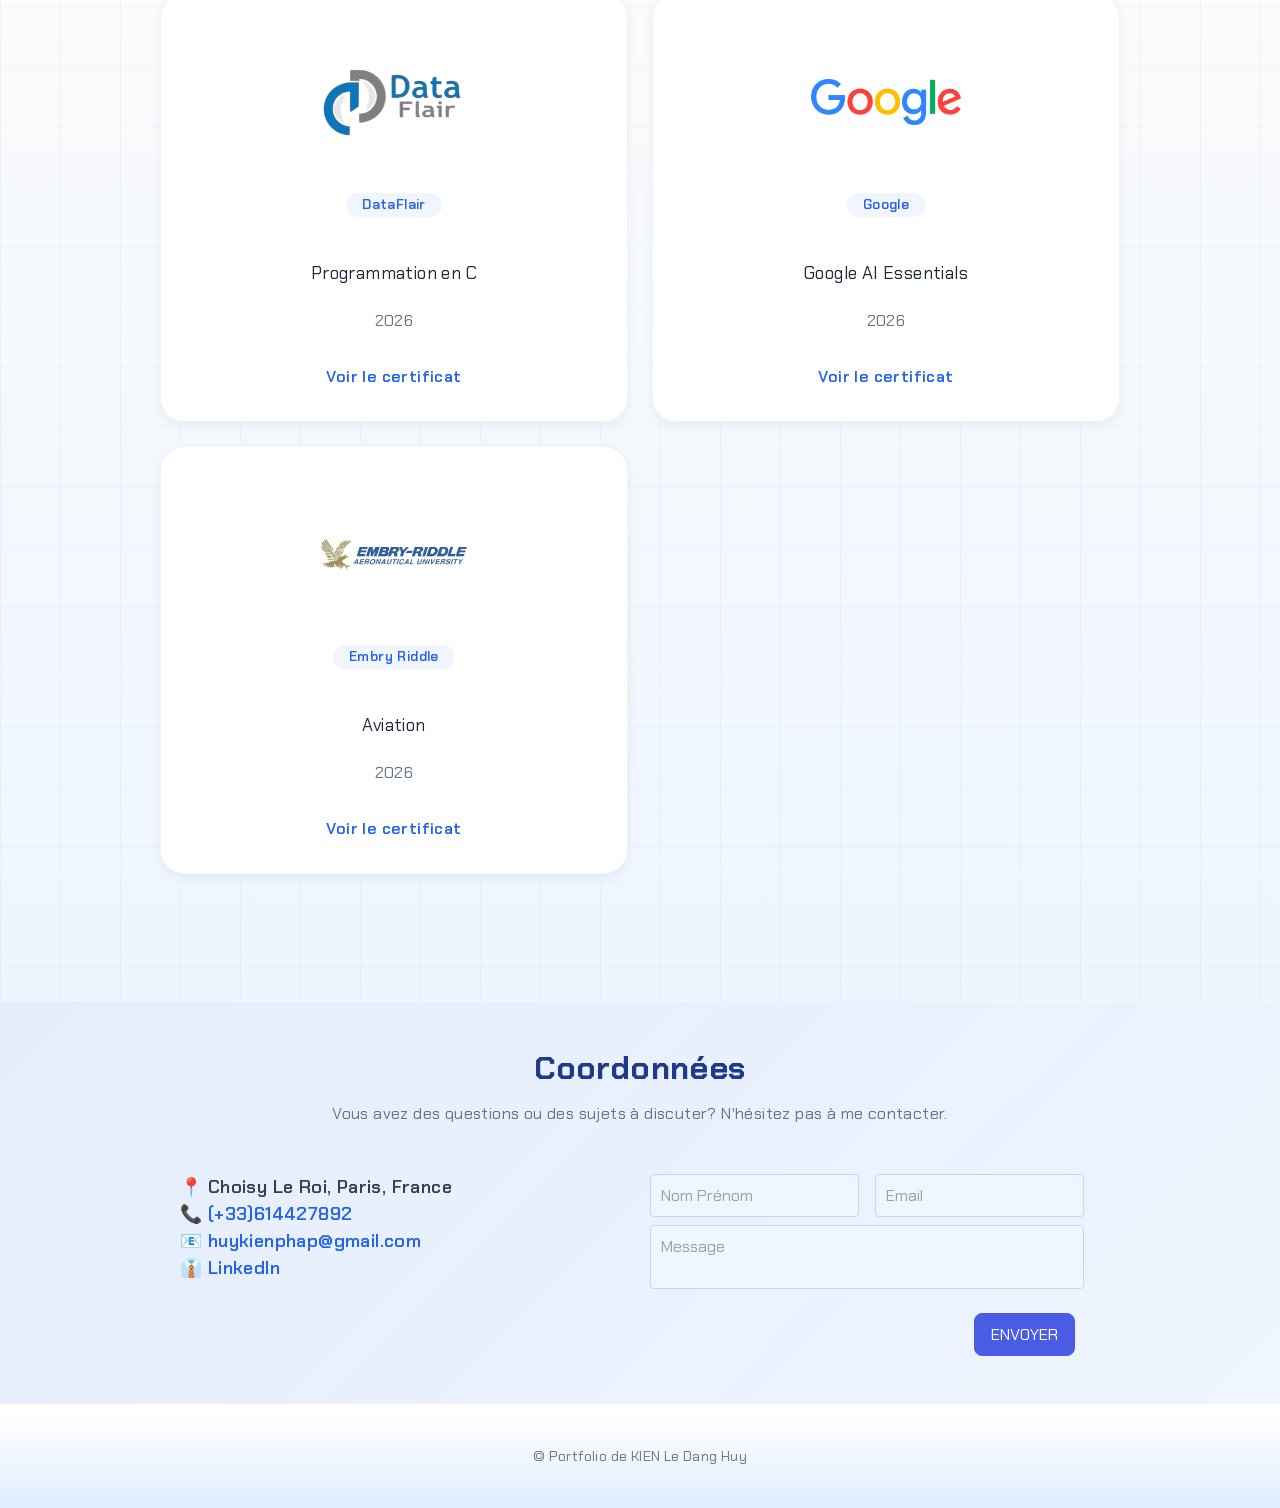
==== commit a1e32ffa: "Update link" ====
--- a/index.html
+++ b/index.html
@@ -816,7 +816,7 @@
             </div>
           </a>
 
-          <a href="/projects_html/projects_model_1.html">
+          <a href="projects_html/projects_model_1.html">
             <div class="projects_cards">
               <div class="projects__cards_wrapper">
                 <img
